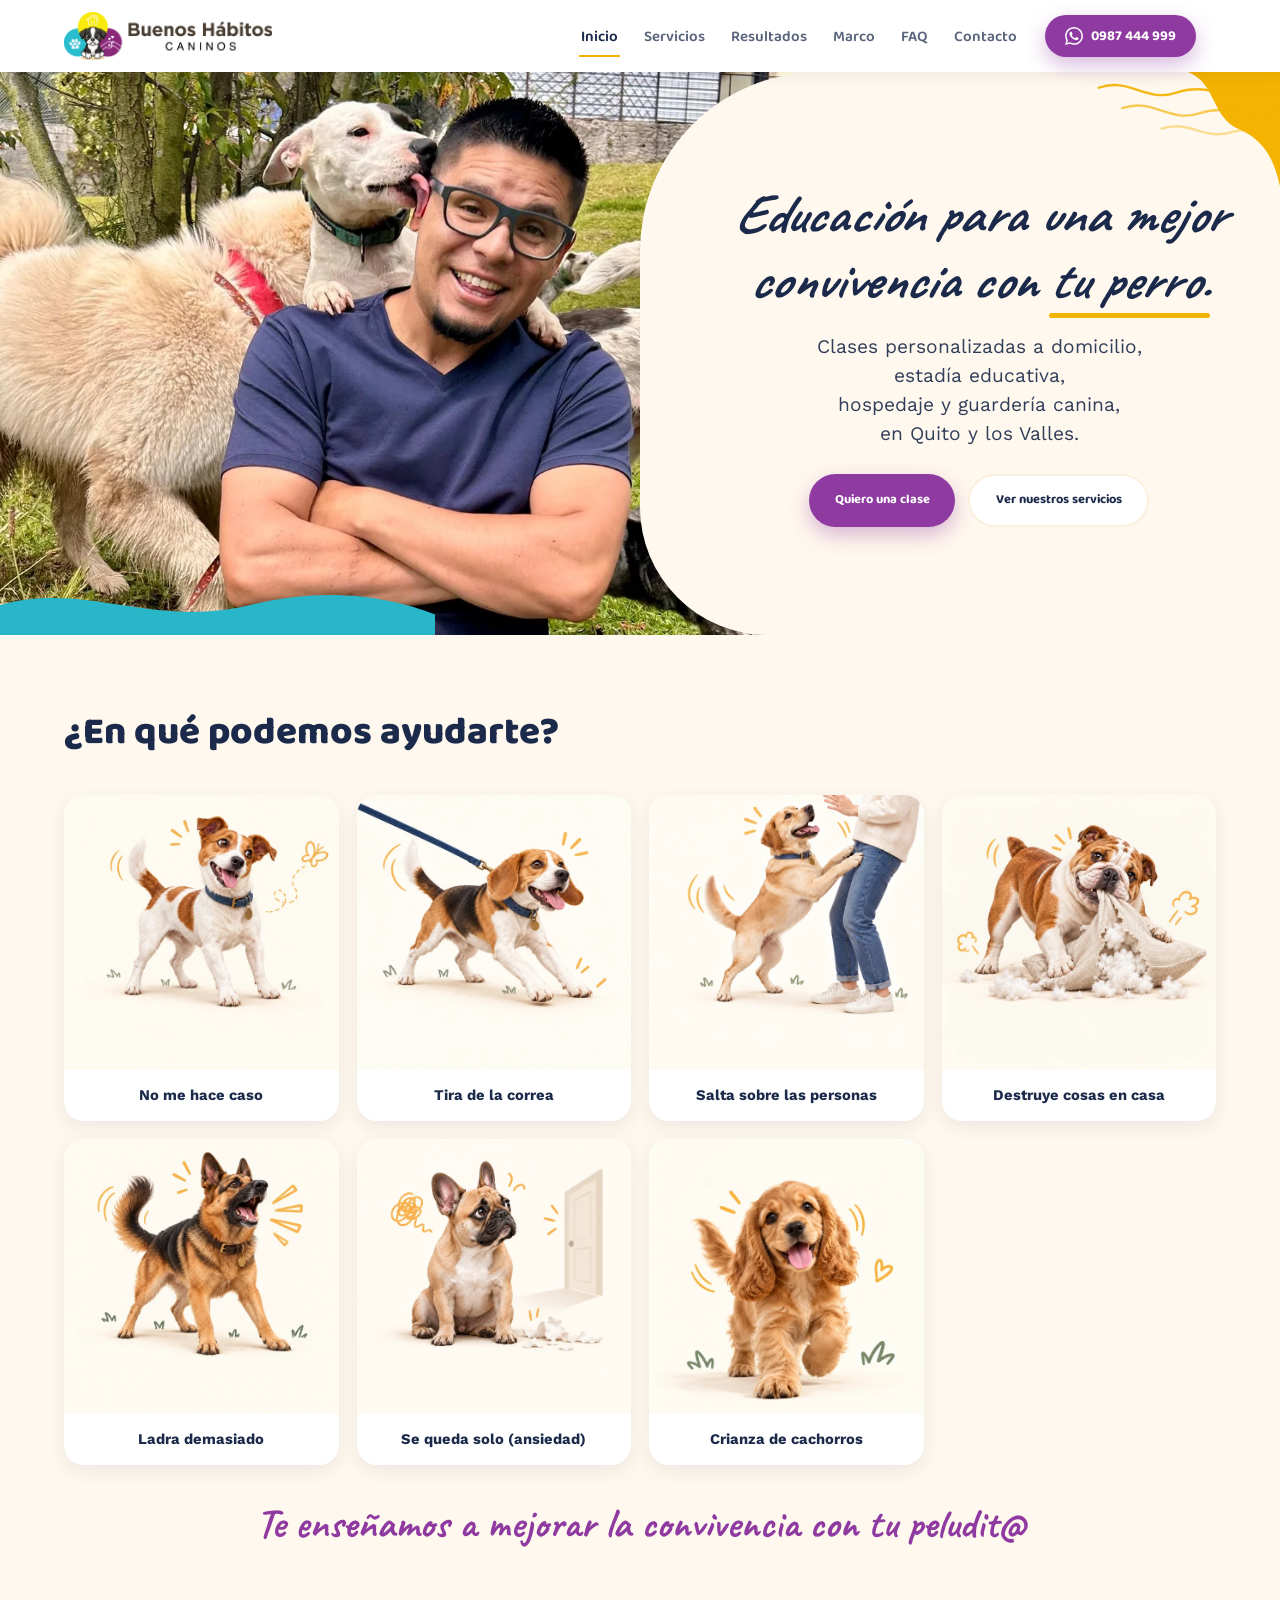
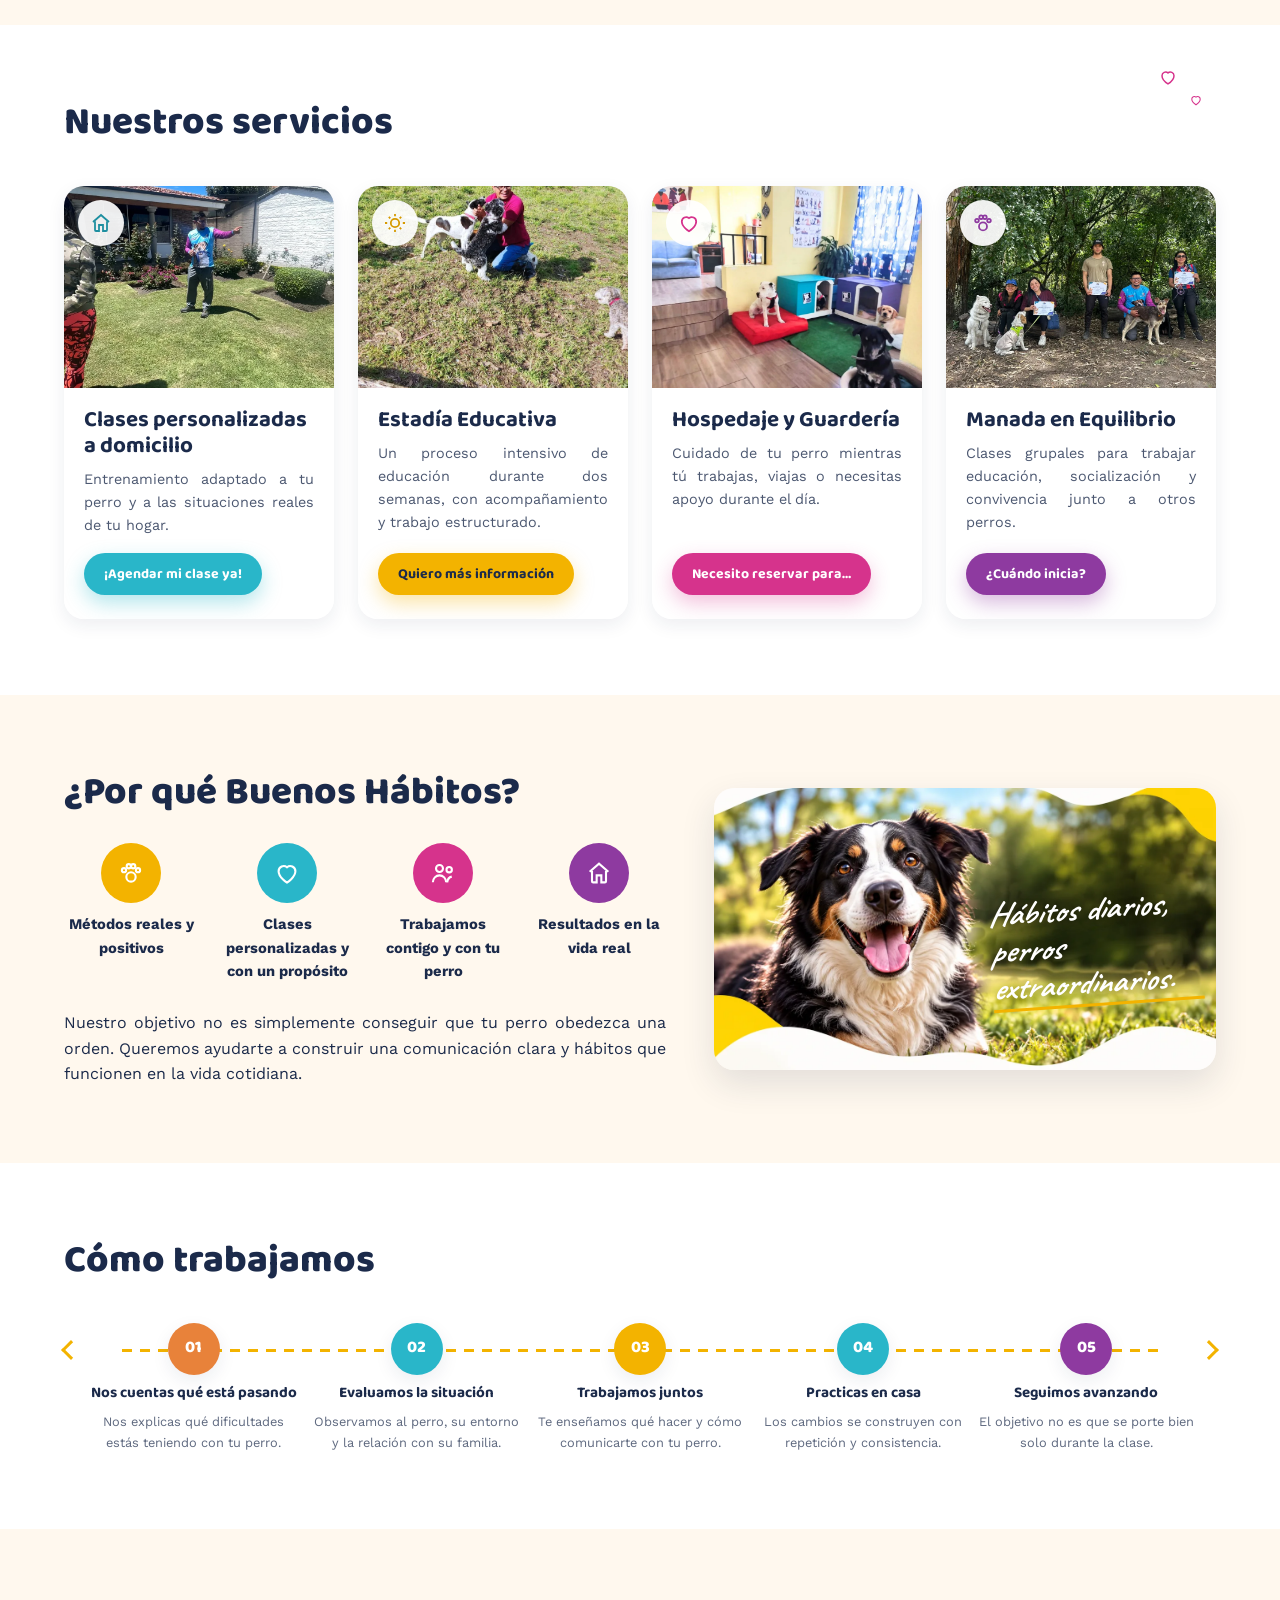
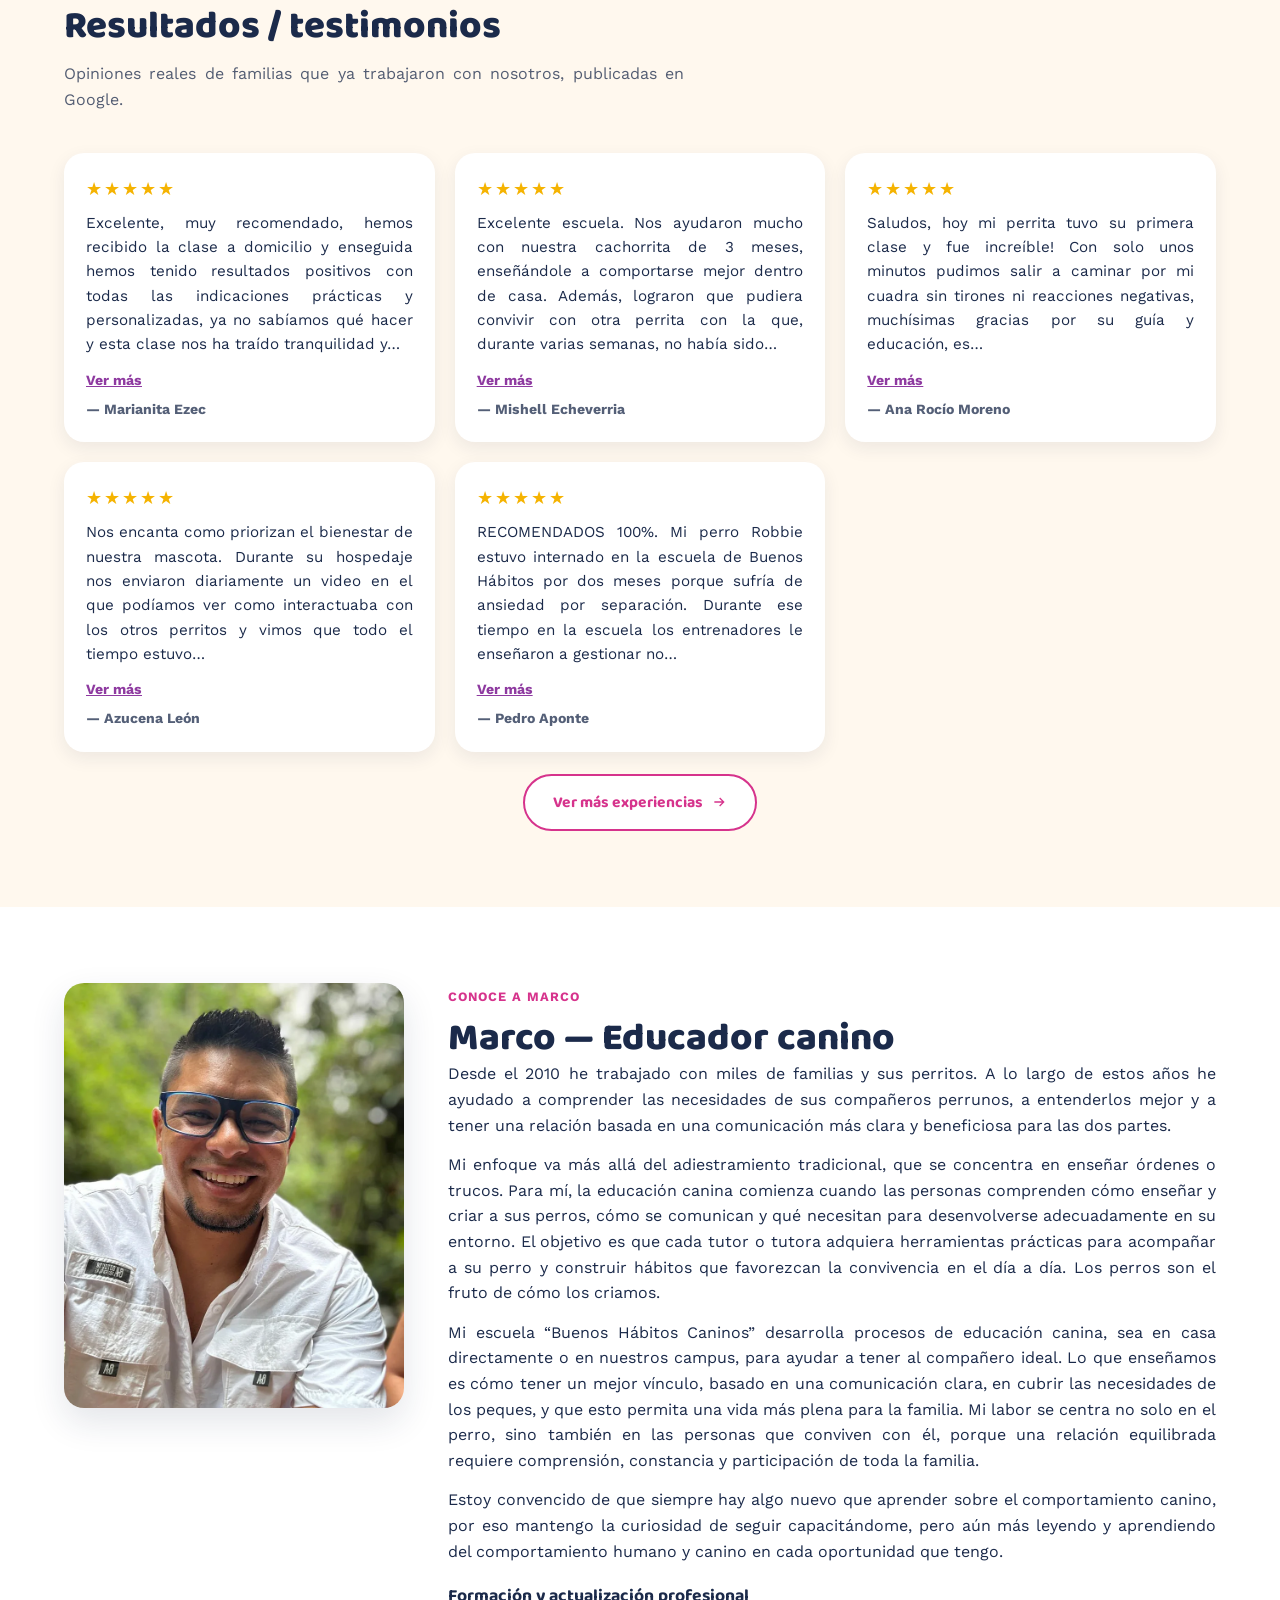
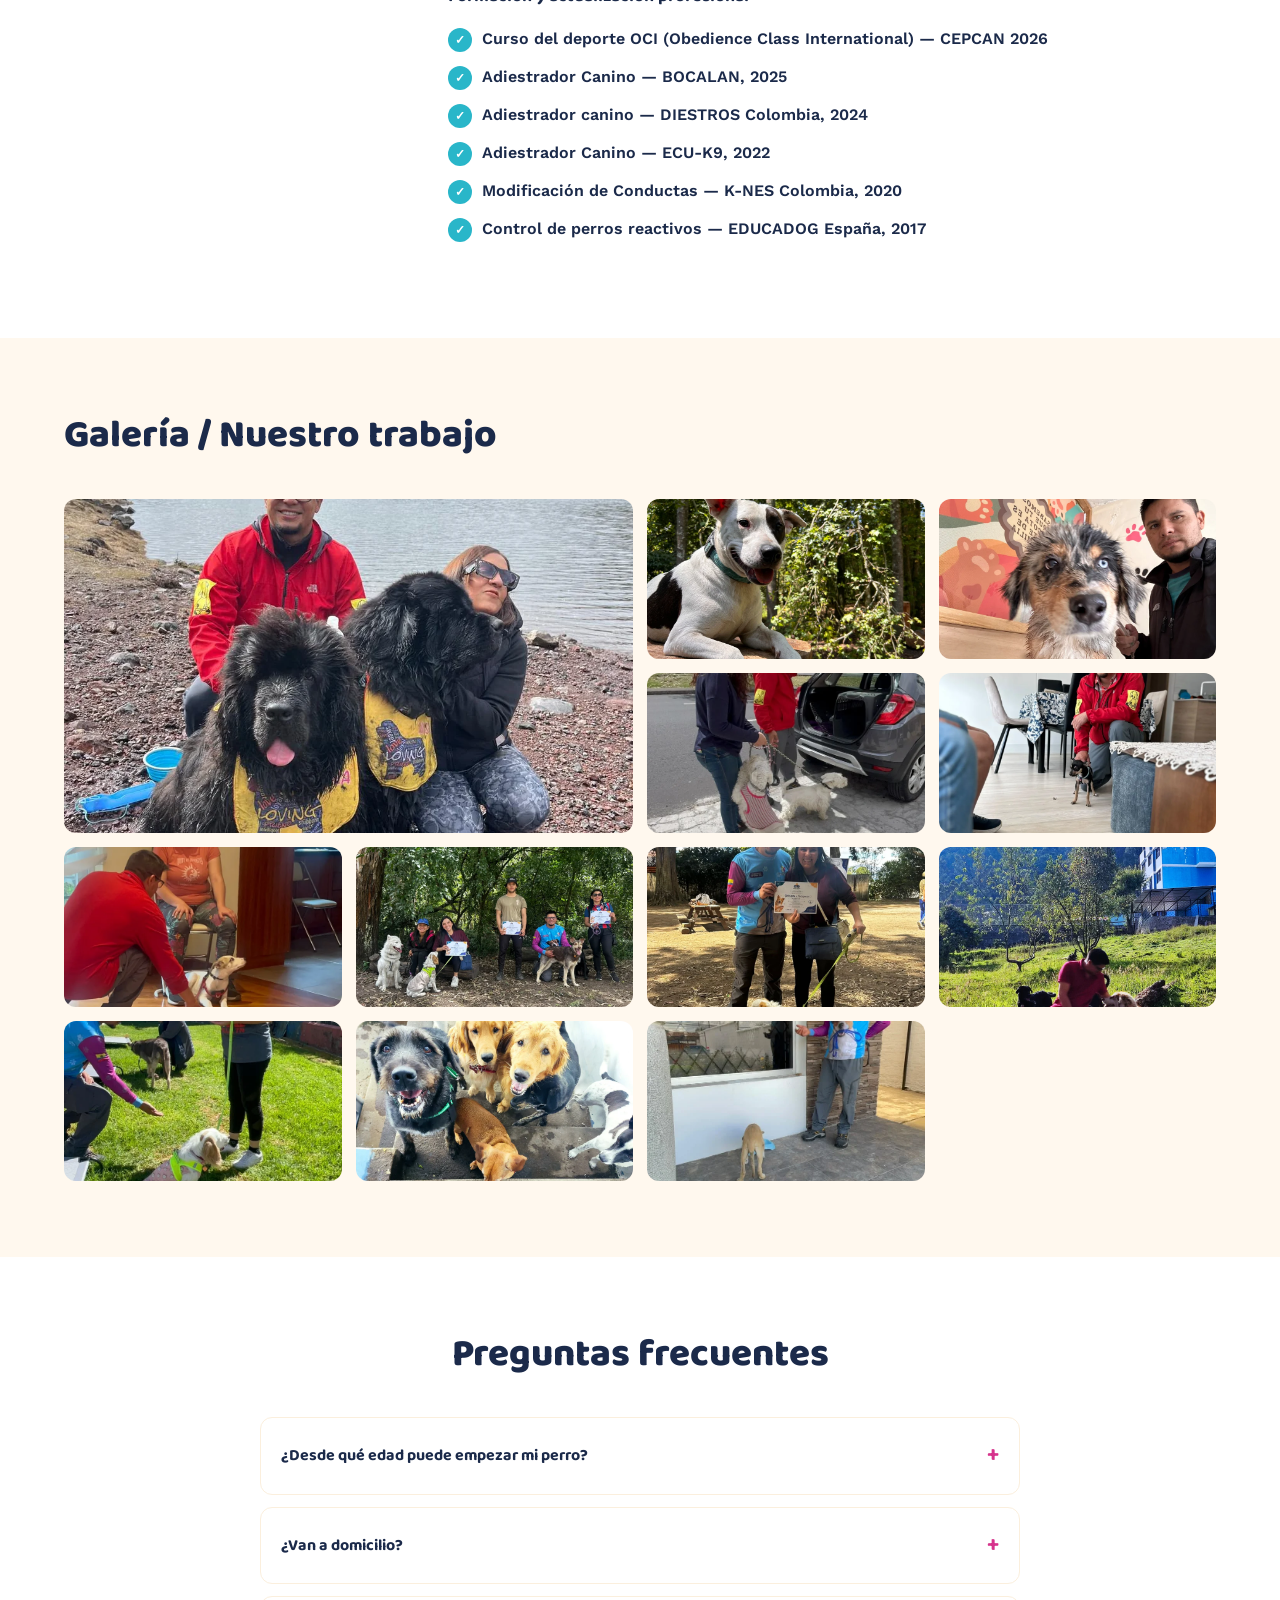
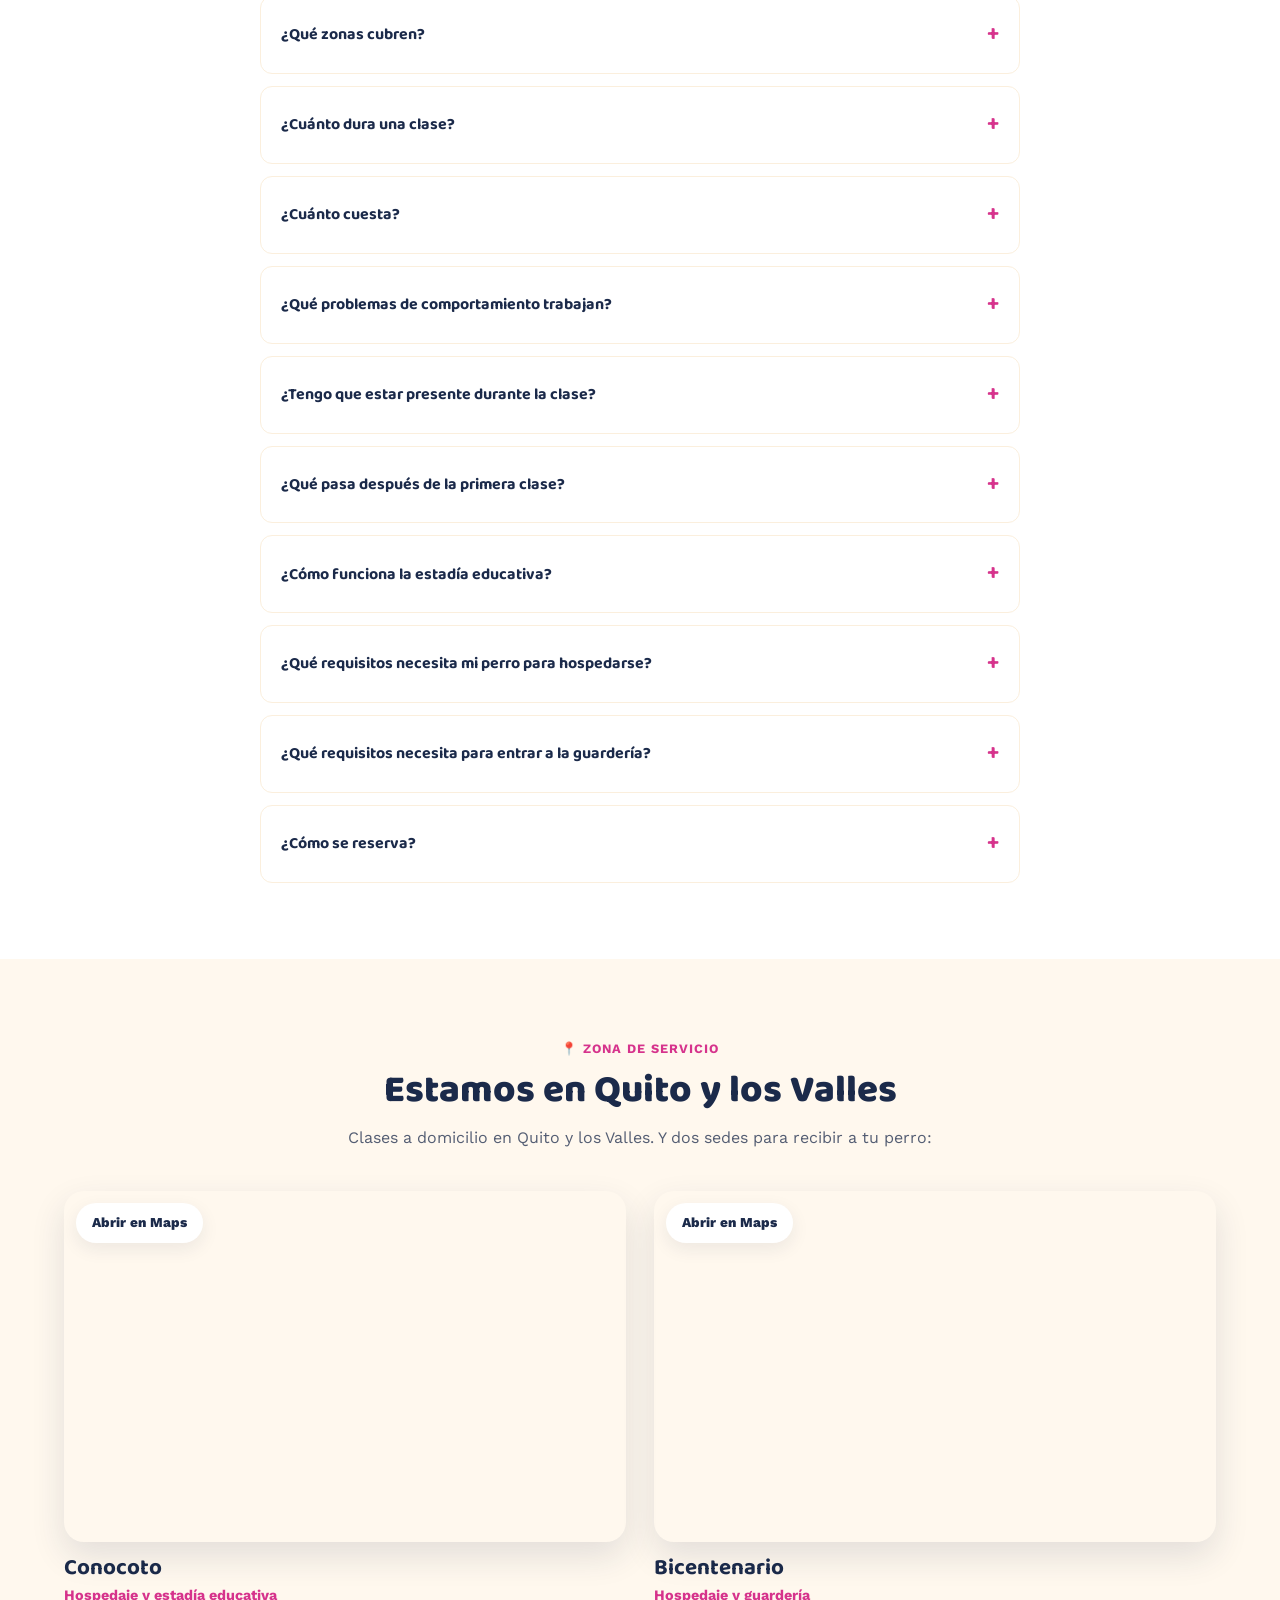
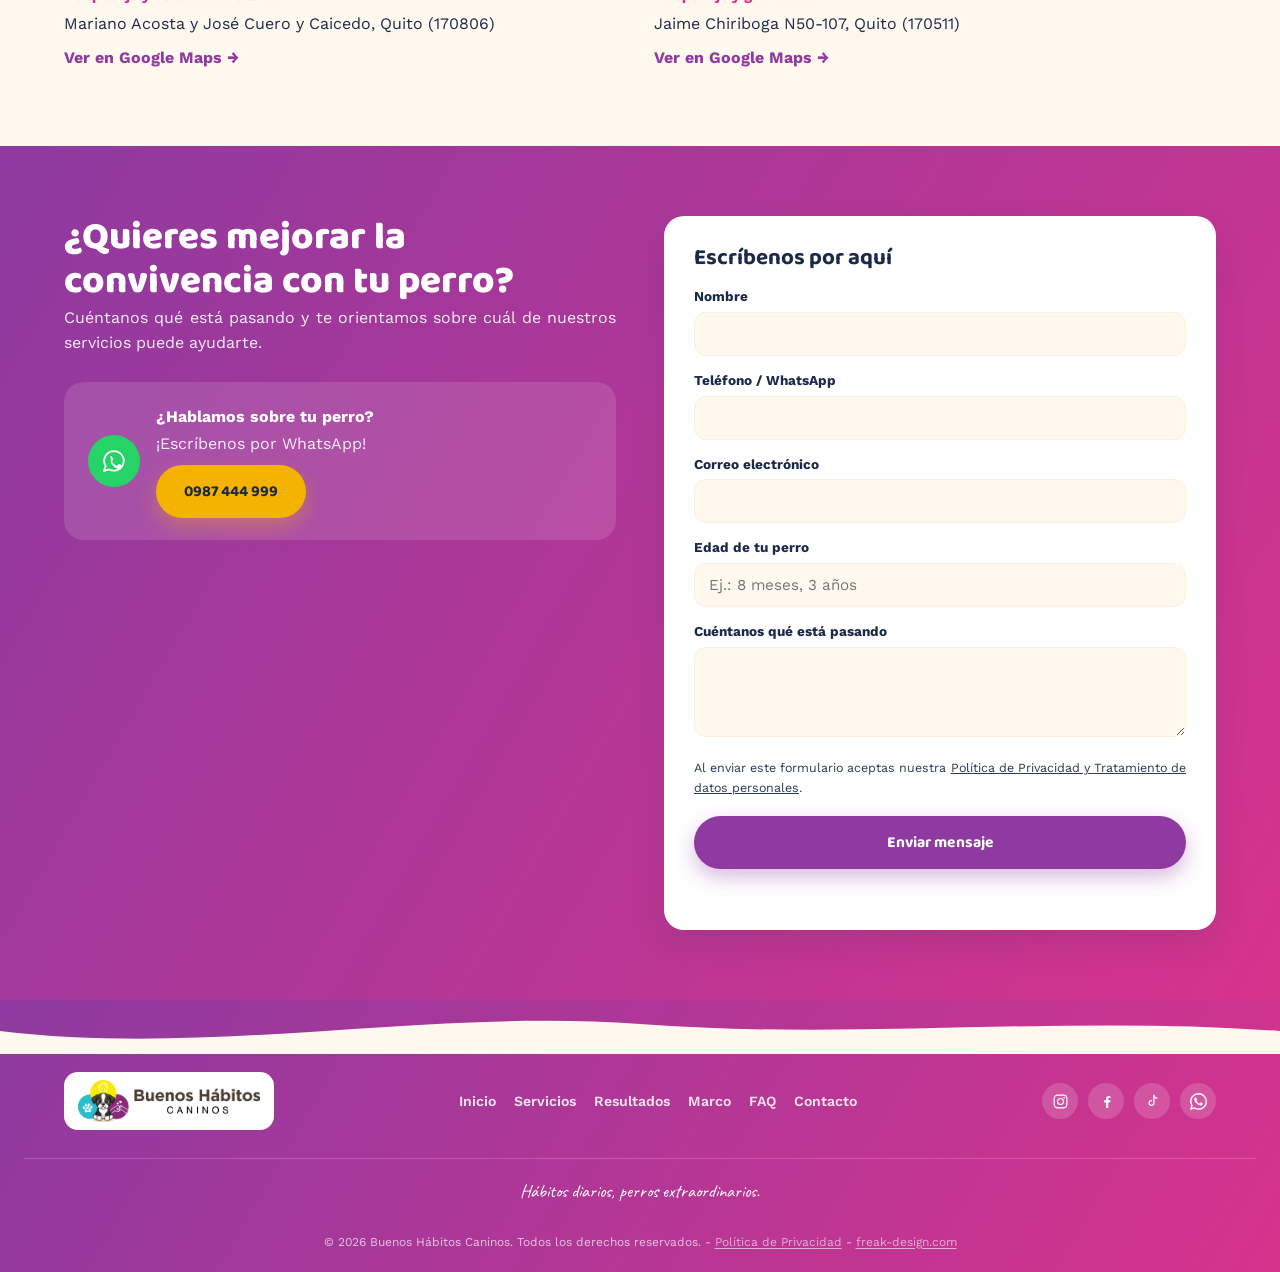
==== index.html @ 81841bec "Sitio Buenos Hábitos Caninos con panel de administración Co-Authored-By: Claude Sonnet 5.5 <noreply@" ====
<!DOCTYPE html>
<html lang="es" data-datos="https://raw.githubusercontent.com/fandresramirez/buenos-habitos/main/" data-medios="https://cdn.jsdelivr.net/gh/fandresramirez/buenos-habitos@main/">
<head>
<meta charset="UTF-8">
<meta name="viewport" content="width=device-width, initial-scale=1.0">
<title>Buenos Hábitos Caninos | Educación y Entrenamiento Canino en Quito y los Valles</title>
<meta name="description" content="Clases personalizadas a domicilio, manada en equilibrio, estadía educativa y hospedaje para perros en Quito y los Valles. Educación, no castigo.">
<meta name="robots" content="noindex, nofollow">
<link rel="preconnect" href="https://fonts.googleapis.com">
<link rel="preconnect" href="https://fonts.gstatic.com" crossorigin>
<link href="https://fonts.googleapis.com/css2?family=Baloo+2:wght@600;700;800&family=Work+Sans:wght@400;500;600;700&family=Caveat:wght@600;700&display=swap" rel="stylesheet">
<link rel="stylesheet" href="css/styles.css">
</head>
<body data-page="index.html">

<div id="site-header"></div>

<main>

  <!-- ============================================================ -->
  <!-- 1. HERO -->
  <!-- ============================================================ -->
  <section class="hero" id="inicio">
    <div class="hero__banner">
      <div class="hero__foto"><img class="js-img" data-img-key="hero-foto" src="img/hero-foto.webp" alt="Marco junto a sus perros"></div>
      <svg class="hero__deco hero__deco--amarillo" viewBox="0 0 200 200" aria-hidden="true"><path d="M200 0H40C90 20 80 80 130 100C170 118 190 150 200 200Z" fill="#F3B300"/></svg>
      <svg class="hero__deco hero__deco--ondas" viewBox="0 0 260 120" fill="none" stroke="#F3B300" stroke-width="3" stroke-linecap="round" aria-hidden="true"><path d="M30 20C70 6 90 40 130 26C170 12 200 40 260 22" opacity=".9"/><path d="M60 46C100 32 120 66 160 52C195 40 225 62 260 48" opacity=".65"/><path d="M110 72C145 60 165 88 200 76C225 68 245 82 260 74" opacity=".4"/></svg>
      <svg class="hero__deco hero__deco--ola" viewBox="0 0 400 80" preserveAspectRatio="none" aria-hidden="true"><path d="M0 80V40C80 10 140 70 230 40C300 16 360 30 400 52V80Z" fill="#29B6C9"/></svg>
      <div class="hero__panel">
        <h1 class="hero__titulo" data-bloque="hero-titulo"><!--bloque-->
Educación para una mejor convivencia con <span class="palabra-subrayada">tu perro.</span>
<!--/bloque--></h1>
        <ul class="hero__lista" data-bloque="hero-lista"><!--bloque-->
<li>Clases personalizadas a domicilio,</li>
<li>estadía educativa,</li>
<li>hospedaje y guardería canina,</li>
<li>en Quito y los Valles.</li>
<!--/bloque--></ul>
        <div class="hero__acciones">
          <a href="#contacto" class="btn btn--morado">Quiero una clase</a>
          <a href="#servicios" class="btn btn--outline">Ver nuestros servicios</a>
        </div>
      </div>
    </div>
  </section>

  <!-- ============================================================ -->
  <!-- 2. ¿En qué podemos ayudarte? -->
  <!-- ============================================================ -->
  <section class="seccion seccion--crema" id="ayudarte">
    <div class="contenedor">
      <div class="seccion__cabecera">
        <h2>¿En qué podemos ayudarte?</h2>
      </div>

      <div class="problemas-grid" data-bloque="problemas"><!--bloque-->
<div class="problema" tabindex="0" role="button" aria-expanded="false"><div class="problema__foto"><img src="img/problema-no-hace-caso.webp" alt="Perro que no hace caso a su dueño" loading="lazy"></div><p class="problema__texto">No me hace caso</p><div class="problema__detalle"><p>¿Le hablas y parece que no te escucha? Das la orden, la repites, y aun así hace lo que quiere, como si no existieran reglas en casa. Te enseñamos a comunicarte de forma clara para que tu perro te preste atención y responda.</p><a class="problema__enlace" href="#contacto">Quiero ayuda con esto →</a></div></div>
<div class="problema" tabindex="0" role="button" aria-expanded="false"><div class="problema__foto"><img src="img/problema-tira-correa.webp" alt="Perro tirando de la correa en un paseo" loading="lazy"></div><p class="problema__texto">Tira de la correa</p><div class="problema__detalle"><p>¿Sacas a pasear a tu perro y es él quien te pasea a ti? Jalones, brazos adoloridos y paseos que ya no disfrutas. Trabajamos contigo para que caminar juntos sea tranquilo y agradable.</p><a class="problema__enlace" href="#contacto">Quiero ayuda con esto →</a></div></div>
<div class="problema" tabindex="0" role="button" aria-expanded="false"><div class="problema__foto"><img src="img/problema-salta-personas.webp" alt="Perro saltando sobre las personas" loading="lazy"></div><p class="problema__texto">Salta sobre las personas</p><div class="problema__detalle"><p>¿Cada vez que llega una visita tu perro salta, empuja y no se calma? Te ayudamos a enseñarle a saludar con tranquilidad, sin saltar sobre ti ni sobre los demás.</p><a class="problema__enlace" href="#contacto">Quiero ayuda con esto →</a></div></div>
<div class="problema" tabindex="0" role="button" aria-expanded="false"><div class="problema__foto"><img src="img/problema-destruye-cosas.webp" alt="Perro que destruye cosas en casa" loading="lazy"></div><p class="problema__texto">Destruye cosas en casa</p><div class="problema__detalle"><p>¿Llegas y encuentras zapatos, muebles o cojines mordidos? Tu perro necesita aprender qué puede morder y cuáles son sus límites. Te enseñamos cómo lograrlo en el día a día.</p><a class="problema__enlace" href="#contacto">Quiero ayuda con esto →</a></div></div>
<div class="problema" tabindex="0" role="button" aria-expanded="false"><div class="problema__foto"><img src="img/problema-ladra.webp" alt="Perro que ladra demasiado" loading="lazy"></div><p class="problema__texto">Ladra demasiado</p><div class="problema__detalle"><p>¿Ladra ante cada ruido, cada timbre o cada persona que pasa? Entender por qué ladra es el primer paso: te guiamos para que aprenda a calmarse y a escucharte.</p><a class="problema__enlace" href="#contacto">Quiero ayuda con esto →</a></div></div>
<div class="problema" tabindex="0" role="button" aria-expanded="false"><div class="problema__foto"><img src="img/problema-ansiedad.webp" alt="Perro con ansiedad al quedarse solo" loading="lazy"></div><p class="problema__texto">Se queda solo (ansiedad)</p><div class="problema__detalle"><p>¿Se angustia, llora, ladra o rompe cosas cuando te vas? Aprender a quedarse solo se puede trabajar poco a poco. Te acompañamos para que tú y tu perro estén más tranquilos.</p><a class="problema__enlace" href="#contacto">Quiero ayuda con esto →</a></div></div>
<div class="problema" tabindex="0" role="button" aria-expanded="false"><div class="problema__foto"><img src="img/problema-crianza.webp" alt="Cachorro en etapa de crianza" loading="lazy"></div><p class="problema__texto">Crianza de cachorros</p><div class="problema__detalle"><p>¿Acaba de llegar un cachorro a tu casa? Pipí por todos lados, mordidas y mucha energía. Desde el inicio te orientamos para construir buenos hábitos y una convivencia feliz.</p><a class="problema__enlace" href="#contacto">Quiero ayuda con esto →</a></div></div>
<!--/bloque--></div>

      <p class="frase-morada">Te enseñamos a mejorar la convivencia con tu peludit@</p>
    </div>
  </section>

  <!-- ============================================================ -->
  <!-- 3. Nuestros servicios -->
  <!-- ============================================================ -->
  <section class="seccion seccion--blanca" id="servicios" style="overflow:hidden;">
    <svg class="servicios-doodle servicios-doodle--1" viewBox="0 0 24 24" fill="none" stroke="currentColor" stroke-width="1.8" aria-hidden="true"><path d="M12 20.2S4.8 15.7 4.8 10.4A4.4 4.4 0 0 1 12 7.1a4.4 4.4 0 0 1 7.2 3.3c0 5.3-7.2 9.8-7.2 9.8Z"/></svg>
    <svg class="servicios-doodle servicios-doodle--2" viewBox="0 0 24 24" fill="none" stroke="currentColor" stroke-width="1.8" aria-hidden="true"><path d="M12 20.2S4.8 15.7 4.8 10.4A4.4 4.4 0 0 1 12 7.1a4.4 4.4 0 0 1 7.2 3.3c0 5.3-7.2 9.8-7.2 9.8Z"/></svg>
    <div class="contenedor">
      <div class="seccion__cabecera">
        <h2>Nuestros servicios</h2>
      </div>

      <div class="servicios-grid" data-bloque="servicios"><!--bloque-->
<article class="servicio servicio--turquesa" id="servicio-clases"><div class="servicio__foto"><img src="img/servicio-clases.webp" alt="Marco dando una clase personalizada a domicilio" loading="lazy"><span class="servicio__icono"><svg class="icono-linea" viewBox="0 0 24 24" fill="none" stroke="currentColor" stroke-width="1.8"><use href="#i-house"></use></svg></span></div><div class="servicio__cuerpo"><h3>Clases personalizadas a domicilio</h3><p>Entrenamiento adaptado a tu perro y a las situaciones reales de tu hogar.</p><a class="btn btn--turquesa btn--chico" href="https://wa.me/593987444999?text=Hola%2C%20quiero%20agendar%20mi%20clase%20personalizada%20a%20domicilio" target="_blank" rel="noopener">¡Agendar mi clase ya!</a></div></article>
<article class="servicio servicio--amarillo" id="servicio-estadia"><div class="servicio__foto"><img src="img/servicio-estadia.webp" alt="Perros durante su estadía educativa" loading="lazy"><span class="servicio__icono"><svg class="icono-linea" viewBox="0 0 24 24" fill="none" stroke="currentColor" stroke-width="1.8"><use href="#i-sun"></use></svg></span></div><div class="servicio__cuerpo"><h3>Estadía Educativa</h3><p>Un proceso intensivo de educación durante dos semanas, con acompañamiento y trabajo estructurado.</p><a class="btn btn--amarillo btn--chico" href="https://wa.me/593987444999?text=Hola%2C%20quiero%20m%C3%A1s%20informaci%C3%B3n%20sobre%20la%20Estad%C3%ADa%20Educativa" target="_blank" rel="noopener">Quiero más información</a></div></article>
<article class="servicio servicio--rosa" id="servicio-hospedaje"><div class="servicio__foto"><img src="img/servicio-hospedaje.webp" alt="Perros en el hospedaje y la guardería" loading="lazy"><span class="servicio__icono"><svg class="icono-linea" viewBox="0 0 24 24" fill="none" stroke="currentColor" stroke-width="1.8"><use href="#i-heart"></use></svg></span></div><div class="servicio__cuerpo"><h3>Hospedaje y Guardería</h3><p>Cuidado de tu perro mientras tú trabajas, viajas o necesitas apoyo durante el día.</p><a class="btn btn--rosa btn--chico" href="https://wa.me/593987444999?text=Hola%2C%20necesito%20reservar%20para%E2%80%A6" target="_blank" rel="noopener">Necesito reservar para…</a></div></article>
<article class="servicio servicio--morado" id="servicio-manada"><div class="servicio__foto"><img src="img/servicio-manada.webp" alt="Clase grupal Manada en Equilibrio" loading="lazy"><span class="servicio__icono"><svg class="icono-linea" viewBox="0 0 24 24" fill="none" stroke="currentColor" stroke-width="1.8"><use href="#i-paw"></use></svg></span></div><div class="servicio__cuerpo"><h3>Manada en Equilibrio</h3><p>Clases grupales para trabajar educación, socialización y convivencia junto a otros perros.</p><a class="btn btn--morado btn--chico" href="https://wa.me/593987444999?text=Hola%2C%20%C2%BFcu%C3%A1ndo%20inicia%20Manada%20en%20Equilibrio%3F" target="_blank" rel="noopener">¿Cuándo inicia?</a></div></article>
<!--/bloque--></div>
    </div>
  </section>

  <!-- ============================================================ -->
  <!-- 4. ¿Por qué Buenos Hábitos? -->
  <!-- ============================================================ -->
  <section class="seccion seccion--crema" id="porque">
    <div class="contenedor">
      <div class="hero__grid porque-layout">
        <div class="porque-texto">
          <h2>¿Por qué Buenos Hábitos?</h2>
          <div class="porque-grid">
            <div class="porque-item porque-item--0">
              <span class="porque-item__icono"><svg class="icono-linea" viewBox="0 0 24 24" fill="none" stroke="currentColor" stroke-width="1.8"><use href="#i-paw"></use></svg></span>
              <span>Métodos reales y positivos</span>
            </div>
            <div class="porque-item porque-item--1">
              <span class="porque-item__icono"><svg class="icono-linea" viewBox="0 0 24 24" fill="none" stroke="currentColor" stroke-width="1.8"><use href="#i-heart"></use></svg></span>
              <span>Clases personalizadas y con un propósito</span>
            </div>
            <div class="porque-item porque-item--2">
              <span class="porque-item__icono"><svg class="icono-linea" viewBox="0 0 24 24" fill="none" stroke="currentColor" stroke-width="1.8"><use href="#i-people"></use></svg></span>
              <span>Trabajamos contigo y con tu perro</span>
            </div>
            <div class="porque-item porque-item--3">
              <span class="porque-item__icono"><svg class="icono-linea" viewBox="0 0 24 24" fill="none" stroke="currentColor" stroke-width="1.8"><use href="#i-house"></use></svg></span>
              <span>Resultados en la vida real</span>
            </div>
          </div>
          <p class="porque-parrafo">Nuestro objetivo no es simplemente conseguir que tu perro obedezca una orden. Queremos ayudarte a construir una comunicación clara y hábitos que funcionen en la vida cotidiana.</p>
        </div>

        <div class="porque-foto">
          <img class="js-img" data-img-key="porque-foto" src="img/porque-foto.webp?v=2" alt="">
          <p class="porque-foto__lema">Hábitos diarios, <span>perros extraordinarios.</span></p>
        </div>
      </div>
    </div>
  </section>

  <!-- ============================================================ -->
  <!-- 5. Cómo trabajamos -->
  <!-- ============================================================ -->
  <section class="seccion seccion--blanca" id="como-trabajamos">
    <div class="contenedor">
      <div class="seccion__cabecera">
        <h2>Cómo trabajamos</h2>
      </div>
      <div class="timeline">
        <span class="timeline__flecha timeline__flecha--izq"></span>
        <div class="timeline__item">
          <span class="timeline__num">01</span>
          <h3>Nos cuentas qué está pasando</h3>
          <p>Nos explicas qué dificultades estás teniendo con tu perro.</p>
        </div>
        <div class="timeline__item">
          <span class="timeline__num">02</span>
          <h3>Evaluamos la situación</h3>
          <p>Observamos al perro, su entorno y la relación con su familia.</p>
        </div>
        <div class="timeline__item">
          <span class="timeline__num">03</span>
          <h3>Trabajamos juntos</h3>
          <p>Te enseñamos qué hacer y cómo comunicarte con tu perro.</p>
        </div>
        <div class="timeline__item">
          <span class="timeline__num">04</span>
          <h3>Practicas en casa</h3>
          <p>Los cambios se construyen con repetición y consistencia.</p>
        </div>
        <div class="timeline__item">
          <span class="timeline__num">05</span>
          <h3>Seguimos avanzando</h3>
          <p>El objetivo no es que se porte bien solo durante la clase.</p>
        </div>
        <span class="timeline__flecha"></span>
      </div>
    </div>
  </section>

  <!-- ============================================================ -->
  <!-- 6. Resultados / Testimonios -->
  <!-- ============================================================ -->
  <section class="seccion seccion--crema" id="resultados">
    <div class="contenedor">
      <div class="seccion__cabecera">
        <h2>Resultados / testimonios</h2>
        <p>Opiniones reales de familias que ya trabajaron con nosotros, publicadas en Google.</p>
      </div>

      <div class="resenas-grid" data-bloque="resenas" data-limite="35"><!--bloque-->
<article class="resena"><div class="resena__estrellas" role="img" aria-label="5 estrellas">★★★★★</div><p class="resena__texto" data-resena>Excelente, muy recomendado, hemos recibido la clase a domicilio y enseguida hemos tenido resultados positivos con todas las indicaciones prácticas y personalizadas, ya no sabíamos qué hacer y esta clase nos ha traído tranquilidad y sobre todo que como es en el domicilio recibimos las mismas instrucciones y eso nos ayuda aún montón. Así que lo super recomiendo mucho.</p><p class="resena__autor">— Marianita Ezec</p></article>
<article class="resena"><div class="resena__estrellas" role="img" aria-label="5 estrellas">★★★★★</div><p class="resena__texto" data-resena>Excelente escuela. Nos ayudaron mucho con nuestra cachorrita de 3 meses, enseñándole a comportarse mejor dentro de casa. Además, lograron que pudiera convivir con otra perrita con la que, durante varias semanas, no había sido posible que estuvieran juntas. Estamos muy agradecidos por toda la ayuda recibida. La forma de enseñar es muy sencilla, práctica e interactiva, lo que hace que el aprendizaje sea fácil tanto para las mascotas como para sus dueños. ¡La recomendamos ampliamente!</p><p class="resena__autor">— Mishell Echeverria</p></article>
<article class="resena"><div class="resena__estrellas" role="img" aria-label="5 estrellas">★★★★★</div><p class="resena__texto" data-resena>Saludos, hoy mi perrita tuvo su primera clase y fue increíble! Con solo unos minutos pudimos salir a caminar por mi cuadra sin tirones ni reacciones negativas, muchísimas gracias por su guía y educación, es cierto que muchas veces somos los tutores quienes cometemos errores, Marco muy bueno para enseñar, seguiremos avanzando en este proceso, pero 1 sola clase, nos cambió todo, muchísimas gracias, lo recomiendo mucho, excelente trabajo</p><p class="resena__autor">— Ana Rocío Moreno</p></article>
<article class="resena"><div class="resena__estrellas" role="img" aria-label="5 estrellas">★★★★★</div><p class="resena__texto" data-resena>Nos encanta como priorizan el bienestar de nuestra mascota. Durante su hospedaje nos enviaron diariamente un video en el que podíamos ver como interactuaba con los otros perritos y vimos que todo el tiempo estuvo muy bien cuidado. Seguro seguiremos usando sus servicios y los recomendamos totalmente para dejarlos hospedados, así como en la enseñanza de hábitos algo que nos ayudó muchísimo cuando Snow llegó a casa. Marco es un excelente entrenador! Recomendadísimo!!!!!</p><p class="resena__autor">— Azucena León</p></article>
<article class="resena"><div class="resena__estrellas" role="img" aria-label="5 estrellas">★★★★★</div><p class="resena__texto" data-resena>RECOMENDADOS 100%. Mi perro Robbie estuvo internado en la escuela de Buenos Hábitos por dos meses porque sufría de ansiedad por separación. Durante ese tiempo en la escuela los entrenadores le enseñaron a gestionar no solo sus niveles de ansiedad sino también sus niveles de energía, siendo hoy en día un perro más equilibrado y amoroso.</p><p class="resena__autor">— Pedro Aponte</p></article>
<!--/bloque--></div>

      <div style="text-align:center; margin-top:22px;">
        <a data-enlace-resenas href="https://share.google/BSihz46RdgZzIS8jT" target="_blank" rel="noopener" class="btn btn--outline-rosa">Ver más experiencias
          <svg viewBox="0 0 24 24" fill="none" stroke="currentColor" stroke-width="2" style="width:16px;height:16px;"><path d="M5 12h14M13 6l6 6-6 6"/></svg>
        </a>
      </div>
    </div>
  </section>

  <!-- ============================================================ -->
  <!-- 7. Conoce a Marco -->
  <!-- ============================================================ -->
  <section class="seccion seccion--blanca" id="marco">
    <div class="contenedor marco">
      <div class="marco__foto">
        <img class="js-img" data-img-key="marco-foto" src="img/marco-foto.webp" alt="Marco, educador canino de Buenos Hábitos">
      </div>
      <div>
        <span class="seccion__kicker">Conoce a Marco</span>
        <h2>Marco — Educador canino</h2>
        <p>Desde el 2010 he trabajado con miles de familias y sus perritos. A lo largo de estos años he ayudado a comprender las necesidades de sus compañeros perrunos, a entenderlos mejor y a tener una relación basada en una comunicación más clara y beneficiosa para las dos partes.</p>
        <p>Mi enfoque va más allá del adiestramiento tradicional, que se concentra en enseñar órdenes o trucos. Para mí, la educación canina comienza cuando las personas comprenden cómo enseñar y criar a sus perros, cómo se comunican y qué necesitan para desenvolverse adecuadamente en su entorno. El objetivo es que cada tutor o tutora adquiera herramientas prácticas para acompañar a su perro y construir hábitos que favorezcan la convivencia en el día a día. Los perros son el fruto de cómo los criamos.</p>
        <p>Mi escuela “Buenos Hábitos Caninos” desarrolla procesos de educación canina, sea en casa directamente o en nuestros campus, para ayudar a tener al compañero ideal. Lo que enseñamos es cómo tener un mejor vínculo, basado en una comunicación clara, en cubrir las necesidades de los peques, y que esto permita una vida más plena para la familia. Mi labor se centra no solo en el perro, sino también en las personas que conviven con él, porque una relación equilibrada requiere comprensión, constancia y participación de toda la familia.</p>
        <p>Estoy convencido de que siempre hay algo nuevo que aprender sobre el comportamiento canino, por eso mantengo la curiosidad de seguir capacitándome, pero aún más leyendo y aprendiendo del comportamiento humano y canino en cada oportunidad que tengo.</p>
        <h3 class="marco__sub">Formación y actualización profesional</h3>
        <ul class="marco__lista">
          <li><span class="check">✓</span>Curso del deporte OCI (Obedience Class International) — CEPCAN 2026</li>
          <li><span class="check">✓</span>Adiestrador Canino — BOCALAN, 2025</li>
          <li><span class="check">✓</span>Adiestrador canino — DIESTROS Colombia, 2024</li>
          <li><span class="check">✓</span>Adiestrador Canino — ECU-K9, 2022</li>
          <li><span class="check">✓</span>Modificación de Conductas — K-NES Colombia, 2020</li>
          <li><span class="check">✓</span>Control de perros reactivos — EDUCADOG España, 2017</li>
        </ul>
      </div>
    </div>
  </section>

  <!-- ============================================================ -->
  <!-- 8. Galería -->
  <!-- ============================================================ -->
  <section class="seccion seccion--crema" id="galeria">
    <div class="contenedor">
      <div class="seccion__cabecera">
        <h2>Galería / Nuestro trabajo</h2>
      </div>
      <div class="galeria-grid" data-bloque="galeria"><!--bloque-->
<div class="grande"><img src="img/galeria-1.webp" alt="Marco con dos perros junto a un lago" loading="lazy"></div>
<div><img src="img/galeria-2.webp" alt="Perro blanco sobre un tronco en el bosque" loading="lazy"></div>
<div><img src="img/galeria-3.webp" alt="Marco con un perro mojado frente a un mural" loading="lazy"></div>
<div><img src="img/galeria-4.webp" alt="Clase con perro en la calle" loading="lazy"></div>
<div><img src="img/galeria-5.webp" alt="Clase en una sala con una perrita" loading="lazy"></div>
<div><img src="img/galeria-6.webp" alt="Clase en casa con un perro pequeño" loading="lazy"></div>
<div><img src="img/galeria-7.webp" alt="Marco y su alumna con certificado" loading="lazy"></div>
<div><img src="img/galeria-8.webp" alt="Clase al aire libre con certificado" loading="lazy"></div>
<div><img src="img/galeria-9.webp" alt="Perros jugando en el campus" loading="lazy"></div>
<div><img src="img/galeria-10.webp" alt="Clase en el jardín" loading="lazy"></div>
<div><img src="img/galeria-11.webp" alt="Perros del hospedaje" loading="lazy"></div>
<div><img src="img/galeria-12.webp" alt="Marco en una clase a domicilio" loading="lazy"></div>
<!--/bloque--></div>
    </div>
  </section>

  <!-- ============================================================ -->
  <!-- 9. Preguntas frecuentes -->
  <!-- ============================================================ -->
  <section class="seccion seccion--blanca" id="faq">
    <div class="contenedor">
      <div class="seccion__cabecera seccion__cabecera--centro">
        <h2>Preguntas frecuentes</h2>
      </div>
      <div class="faq" style="max-width:760px; margin:0 auto;" data-bloque="faq"><!--bloque-->
<details><summary>¿Desde qué edad puede empezar mi perro?</summary><p>Trabajamos con perros desde los 2 meses hasta adultos. Cuéntanos la edad de tu perro y te orientamos sobre el mejor punto de partida.</p></details>
<details><summary>¿Van a domicilio?</summary><p>Sí, nuestras clases personalizadas son a domicilio, trabajando directamente en el entorno real de tu perro.</p></details>
<details><summary>¿Qué zonas cubren?</summary><p>Atendemos Quito y los Valles. Tenemos dos sedes: Conocoto y Bicentenario.</p></details>
<details><summary>¿Cuánto dura una clase?</summary><p>La clase dura mínimo 1 hora 30 minutos.</p></details>
<details><summary>¿Cuánto cuesta?</summary><p>El costo depende del programa y las necesidades de tu perro. Escríbenos y te damos una cotización personalizada.</p></details>
<details><summary>¿Qué problemas de comportamiento trabajan?</summary><p>Podemos ayudarte con temas como:</p><ul class="faq__lista"><li>✅ Hábitos de pipí y popó.</li><li>✅ Evitar mordidas durante el juego.</li><li>✅ Saludos tranquilos sin saltar sobre las personas.</li><li>✅ Aprender qué objetos puede morder y cuáles no.</li><li>✅ Permanecer tranquilo cuando se queda solo en casa.</li><li>✅ No salir corriendo al abrir puertas o portones.</li><li>✅ Respetar límites dentro del hogar, incluyendo muebles y espacios específicos.</li><li>✅ Mejorar la atención, el autocontrol y la comunicación con la familia.</li></ul></details>
<details><summary>¿Tengo que estar presente durante la clase?</summary><p>Sí, te involucramos activamente: el objetivo es que tú aprendas a comunicarte con tu perro y que apliques los conocimientos todos los días con constancia y disciplina, porque tu perrito solo no lo va a lograr.</p></details>
<details><summary>¿Qué pasa después de la primera clase?</summary><p>La clase está diseñada para que veas los cambios que quieres en la misma clase. Te dejaré ejercicios, correcciones y cambios que aplicarás en los días posteriores. Y me tendrás por WhatsApp para asesorarte en cada duda y pregunta que tengas. Podrás enviarme videos para evaluar tu avance, y si vemos necesario agendamos una nueva clase.</p></details>
<details><summary>¿Cómo funciona la estadía educativa?</summary><p>Sirve para acelerar procesos educativos y de socialización, mediante el cual los perros sacan toda su energía. Esto les equilibra y permite que tengan un temperamento moderado con otros perros y personas. Además aprenden ejercicios de autocontrol muy útiles en la vida cotidiana, como esperar en su cama mientras entran visitas sin interrumpir.</p><p>Dentro de la estadía educativa se trabajan los siguientes temas:</p><ul class="faq__lista"><li>Socialización individual y grupal.</li><li>Trabajo en manada para equilibrar el temperamento en la relación con otros.</li><li>Correr y juegos de olfato y equilibrio para bajar su nivel de energía y dejarlo más estable.</li><li>Tu perro entenderá cuando se le dice que SÍ o que NO.</li><li>Al abrir una puerta, con una orden sabrá si puede pasar o no.</li><li>Podrá quedarse quieto en un área hasta que le des la orden.</li><li>Acudir en espacios abiertos.</li><li>Caminar con correa de forma adecuada.</li><li>Dejarlo con la orden de quieto en exteriores.</li><li>Mejorar hábitos en casa (asesoría en casa para evitar mordidas de manos o de cosas de la casa, que no salten sobre las personas, que sepan en qué muebles se puede subir y dónde no, que no se salga, mejorar hábitos de pipí y popó).</li></ul></details>
<details><summary>¿Qué requisitos necesita mi perro para hospedarse?</summary><ul class="faq__lista"><li>Tener su esquema de vacunas al día, de acuerdo a su edad.</li><li>Tener tratamiento antiparasitario interno y externo.</li><li>No ser agresivo ni reactivo.</li><li>Traer su cama, collar, correa y comida para los días de hospedaje.</li></ul></details>
<details><summary>¿Qué requisitos necesita para entrar a la guardería?</summary><ul class="faq__lista"><li>Confirmar el plan de días que deseas y, en caso de ser con transporte, confirmar que hay disponibilidad en la ruta.</li><li>Tener su esquema de vacunas al día, de acuerdo a su edad.</li><li>Tener tratamiento antiparasitario interno y externo.</li><li>No ser agresivo ni reactivo.</li></ul></details>
<details><summary>¿Cómo se reserva?</summary><p>Escríbenos por WhatsApp al 0987 444 999 o completa el formulario de contacto, y coordinamos contigo la fecha y el servicio.</p></details>
<!--/bloque--></div>
    </div>
  </section>

  <!-- ============================================================ -->
  <!-- 10. Quito y los Valles -->
  <!-- ============================================================ -->
  <section class="seccion seccion--crema" id="zona">
    <div class="contenedor">
      <div class="seccion__cabecera seccion__cabecera--centro">
        <span class="seccion__kicker">📍 Zona de servicio</span>
        <h2>Estamos en Quito y los Valles</h2>
        <p>Clases a domicilio en Quito y los Valles. Y dos sedes para recibir a tu perro:</p>
      </div>
      <div class="sedes-grid" data-bloque="sedes"><!--bloque-->
<article class="sede"><div class="mapa-embed"><iframe src="https://www.google.com/maps?q=Mariano+Acosta+y+Jos%C3%A9+Cuero+y+Caicedo%2C+Quito&amp;output=embed" title="Mapa: Conocoto" loading="lazy" referrerpolicy="no-referrer-when-downgrade"></iframe><a class="mapa-abrir" href="https://maps.app.goo.gl/fWQad2ds5pnLeQj27" target="_blank" rel="noopener">Abrir en Maps</a></div><h3>Conocoto</h3><p class="sede__serv">Hospedaje y estadía educativa</p><p>Mariano Acosta y José Cuero y Caicedo, Quito (170806)</p><a class="sede__enlace" href="https://maps.app.goo.gl/7fkU2oTUuiYA3ts38" target="_blank" rel="noopener">Ver en Google Maps →</a></article>
<article class="sede"><div class="mapa-embed"><iframe src="https://www.google.com/maps?q=Jaime+Chiriboga+N50-107%2C+Quito&amp;output=embed" title="Mapa: Bicentenario" loading="lazy" referrerpolicy="no-referrer-when-downgrade"></iframe><a class="mapa-abrir" href="https://maps.app.goo.gl/U4T9AvUg3P87FCCj7" target="_blank" rel="noopener">Abrir en Maps</a></div><h3>Bicentenario</h3><p class="sede__serv">Hospedaje y guardería</p><p>Jaime Chiriboga N50-107, Quito (170511)</p><a class="sede__enlace" href="https://maps.app.goo.gl/8S1tmcwHkS57bDqx7" target="_blank" rel="noopener">Ver en Google Maps →</a></article>
<!--/bloque--></div>
    </div>
  </section>

  <!-- ============================================================ -->
  <!-- 11. CTA / WhatsApp + Formulario -->
  <!-- ============================================================ -->
  <section class="banda-cta" id="contacto">
    <div class="contenedor cta-grid">
      <div>
        <h2 data-bloque="cta-titulo"><!--bloque-->
¿Quieres mejorar la convivencia con tu perro?
<!--/bloque--></h2>
        <p data-bloque="cta-texto"><!--bloque-->
Cuéntanos qué está pasando y te orientamos sobre cuál de nuestros servicios puede ayudarte.
<!--/bloque--></p>

        <div class="whatsapp-caja">
          <span class="whatsapp-caja__icono">
            <svg viewBox="0 0 24 24" fill="none"><path d="M12 3.5a8.4 8.4 0 0 0-7.2 12.7L3.5 20.5l4.4-1.24A8.4 8.4 0 1 0 12 3.5Z" stroke="#FFFFFF" stroke-width="1.5"/><path d="M8.7 8.4c.2-.45.4-.46.6-.47.17 0 .37 0 .53 0 .17 0 .4-.06.63.48.24.56.8 1.94.87 2.08.08.14.13.3.02.49-.1.19-.16.3-.31.46-.15.17-.32.37-.46.5-.15.14-.3.3-.14.6.17.28.75 1.24 1.61 2.01 1.1 1 2.03 1.3 2.32 1.45.29.14.46.12.63-.07.17-.2.72-.84.92-1.13.19-.28.38-.24.64-.14.26.1 1.66.79 1.94.93.29.14.48.21.55.33.07.13.07.72-.17 1.4-.24.67-1.4 1.32-1.94 1.4-.5.08-1.11.11-1.78-.11a10.6 10.6 0 0 1-1.02-.38c-1.8-.78-3.06-2.24-3.62-2.98-.56-.73-1.14-1.62-1.28-2.55-.14-.93.1-1.44.35-1.7Z" fill="#FFFFFF"/></svg>
          </span>
          <div>
            <strong>¿Hablamos sobre tu perro?</strong>
            <p style="margin:2px 0 0;">¡Escríbenos por WhatsApp!</p>
            <a class="btn btn--amarillo whatsapp-caja__telefono" data-wa data-sitio="telefono" href="https://wa.me/593987444999?text=Hola%2C%20quiero%20m%C3%A1s%20informaci%C3%B3n%20sobre%20sus%20servicios" target="_blank" rel="noopener">0987 444 999</a>
          </div>
        </div>
      </div>

      <form class="form-contacto" id="form-contacto">
        <h3>Escríbenos por aquí</h3>
        <div>
          <label for="nombre">Nombre</label>
          <input type="text" id="nombre" name="nombre" required autocomplete="name">
        </div>
        <div>
          <label for="telefono">Teléfono / WhatsApp</label>
          <input type="tel" id="telefono" name="telefono" required autocomplete="tel">
        </div>
        <div>
          <label for="correo">Correo electrónico</label>
          <input type="email" id="correo" name="correo" required autocomplete="email">
        </div>
        <div>
          <label for="edad">Edad de tu perro</label>
          <input type="text" id="edad" name="edad" required placeholder="Ej.: 8 meses, 3 años">
        </div>
        <div>
          <label for="mensaje">Cuéntanos qué está pasando</label>
          <textarea id="mensaje" name="mensaje" required></textarea>
        </div>
        <p class="form-contacto__legal">Al enviar este formulario aceptas nuestra <a href="privacidad.html" target="_blank" rel="noopener">Política de Privacidad y Tratamiento de datos personales</a>.</p>
        <button type="submit" class="btn btn--morado">Enviar mensaje</button>
        <p class="form-contacto__estado" role="status"></p>
      </form>
    </div>
  </section>

</main>

<div id="site-footer"></div>

<script src="js/menu-config.js"></script>
<script src="js/images.js"></script>
<script src="js/layout.js"></script>
<script src="js/main.js"></script>
<script src="js/formulario.js"></script>
<script src="js/resenas.js"></script>
<script src="js/galeria.js"></script>
<script src="js/problemas.js"></script>
<script src="js/renderers.js"></script>
<script src="js/datos.js"></script>
<script>
  document.addEventListener("DOMContentLoaded", () => {
    document.querySelectorAll(".hero__onda").forEach((el) => { el.innerHTML = ondaSvg("var(--crema)"); });
  });
</script>
</body>
</html>
---- css/styles.css ----
/* ============================================================
   Buenos Habitos Caninos — Landing page
   Hoja de estilos unica, escrita a mano.
   ============================================================ */

:root {
  /* Paleta real del negocio */
  --turquesa: #29B6C9;
  --turquesa-oscuro: #1E8FA0;
  --morado: #8E3AA0;
  --morado-oscuro: #6F2C7D;
  --amarillo: #F3B300;
  --amarillo-oscuro: #D69A00;
  --rosa: #D6338C;
  --rosa-oscuro: #B0246E;
  --crema: #FFF8EE;
  --beige-claro: #FBEFDD;
  --blanco: #FFFFFF;
  --texto-oscuro: #1B2A4A;

  --degradado-cta: linear-gradient(120deg, var(--morado) 0%, var(--rosa) 100%);

  /* Tipografia */
  --font-titulos: 'Baloo 2', sans-serif;
  --font-cuerpo: 'Work Sans', sans-serif;
  --font-manuscrita: 'Caveat', cursive;

  /* Utilidades */
  --radio: 20px;
  --radio-chico: 12px;
  --sombra: 0 14px 34px rgba(27, 42, 74, 0.12);
  --sombra-suave: 0 6px 18px rgba(27, 42, 74, 0.08);
  --ancho-maximo: 1200px;
  --transicion: 0.2s ease;
}

/* ---------- Reset basico ---------- */
* {
  margin: 0;
  padding: 0;
  box-sizing: border-box;
}

html {
  scroll-behavior: smooth;
}

body {
  font-family: var(--font-cuerpo);
  color: var(--texto-oscuro);
  background: var(--crema);
  line-height: 1.6;
  overflow-x: hidden;
}

img {
  max-width: 100%;
  display: block;
}

a {
  color: inherit;
  text-decoration: none;
}

ul {
  list-style: none;
}

button {
  font-family: inherit;
  cursor: pointer;
  border: none;
  background: none;
}

h1, h2, h3, h4 {
  font-family: var(--font-titulos);
  font-weight: 700;
  line-height: 1.15;
  color: var(--texto-oscuro);
}

h1 { font-size: clamp(2.2rem, 4.6vw, 3.4rem); font-weight: 800; }
h2 { font-size: clamp(1.7rem, 3.2vw, 2.4rem); font-weight: 800; }
h3 { font-size: clamp(1.1rem, 2vw, 1.4rem); }

p { max-width: 62ch; }

.contenedor {
  width: 100%;
  max-width: var(--ancho-maximo);
  margin: 0 auto;
  padding: 0 24px;
}

.visually-hidden {
  position: absolute;
  width: 1px; height: 1px;
  overflow: hidden;
  clip: rect(0 0 0 0);
  white-space: nowrap;
}

.texto-manuscrito {
  font-family: var(--font-manuscrita);
  font-weight: 700;
}

/* ---------- Botones ---------- */
.btn {
  display: inline-flex;
  align-items: center;
  gap: 8px;
  padding: 14px 28px;
  border-radius: 999px;
  font-family: var(--font-titulos);
  font-weight: 700;
  font-size: 0.98rem;
  transition: transform var(--transicion), box-shadow var(--transicion), background var(--transicion);
  white-space: nowrap;
}
.btn:hover { transform: translateY(-2px); }

.btn--morado { background: var(--morado); color: var(--blanco); box-shadow: 0 8px 20px rgba(142,58,160,0.35); }
.btn--morado:hover { background: var(--morado-oscuro); }

.btn--amarillo { background: var(--amarillo); color: var(--texto-oscuro); box-shadow: 0 8px 20px rgba(243,179,0,0.35); }
.btn--amarillo:hover { background: var(--amarillo-oscuro); }

.btn--turquesa { background: var(--turquesa); color: var(--blanco); box-shadow: 0 8px 20px rgba(41,182,201,0.35); }
.btn--turquesa:hover { background: var(--turquesa-oscuro); }

.btn--rosa { background: var(--rosa); color: var(--blanco); box-shadow: 0 8px 20px rgba(214,51,140,0.3); }
.btn--rosa:hover { background: var(--rosa-oscuro); }

.btn--outline {
  background: var(--blanco);
  color: var(--texto-oscuro);
  border: 2px solid var(--beige-claro);
}
.btn--outline:hover { border-color: var(--morado); color: var(--morado); }

.btn--outline-rosa {
  background: var(--blanco);
  color: var(--rosa);
  border: 2px solid var(--rosa);
}
.btn--outline-rosa:hover { background: var(--rosa); color: var(--blanco); }

.btn--chico { padding: 10px 20px; font-size: 0.88rem; }

/* ============================================================
   HEADER
   ============================================================ */
.site-header {
  position: sticky;
  top: 0;
  z-index: 100;
  background: var(--blanco);
  box-shadow: 0 2px 16px rgba(27, 42, 74, 0.08);
}

.nav {
  display: flex;
  align-items: center;
  justify-content: space-between;
  gap: 20px;
  padding: 12px 24px;
  max-width: var(--ancho-maximo);
  margin: 0 auto;
}

.nav__marca {
  display: flex;
  align-items: center;
  gap: 10px;
  color: var(--texto-oscuro);
  flex-shrink: 0;
}

.nav__logo-img { height: 48px; width: auto; display: block; }

.nav__toggle {
  display: none;
  flex-direction: column;
  gap: 5px;
  padding: 8px;
  z-index: 110;
}
.nav__toggle span {
  width: 24px;
  height: 2px;
  background: var(--texto-oscuro);
  border-radius: 2px;
  transition: transform var(--transicion), opacity var(--transicion), background var(--transicion);
}
.nav__toggle[aria-expanded="true"] span { background: var(--blanco); }
.nav__toggle[aria-expanded="true"] span:nth-child(1) { transform: translateY(7px) rotate(45deg); }
.nav__toggle[aria-expanded="true"] span:nth-child(2) { opacity: 0; }
.nav__toggle[aria-expanded="true"] span:nth-child(3) { transform: translateY(-7px) rotate(-45deg); }

.nav__cuerpo {
  display: flex;
  align-items: center;
  gap: 26px;
  flex: 1;
  justify-content: flex-end;
}

.nav__lista {
  display: flex;
  align-items: center;
  gap: 22px;
  flex-wrap: wrap;
}

.nav__link {
  color: var(--texto-oscuro);
  font-family: var(--font-titulos);
  font-size: 0.95rem;
  font-weight: 600;
  opacity: 0.72;
  padding: 6px 2px;
  border-bottom: 2px solid transparent;
  transition: opacity var(--transicion), border-color var(--transicion);
}
.nav__link:hover { opacity: 1; }
.nav__link[aria-current="page"],
.nav__link.activo {
  opacity: 1;
  border-color: var(--amarillo);
}

.nav__cta { flex-shrink: 0; }

/* ============================================================
   ONDA (divisor decorativo)
   ============================================================ */
.onda { display: block; width: 100%; height: 60px; line-height: 0; }
.onda svg { width: 100%; height: 100%; display: block; }

/* ============================================================
   BLOQUE imagen + contenido (reutilizado en varias secciones:
   "Por que Buenos Habitos", "Quito y los Valles")
   ============================================================ */
.hero__grid {
  display: grid;
  grid-template-columns: 1.05fr 1fr;
  gap: 48px;
  align-items: center;
}
.hero__media {
  position: relative;
  border-radius: 32px;
  overflow: hidden;
  box-shadow: var(--sombra);
  aspect-ratio: 4/3.1;
}
.hero__media img { width: 100%; height: 100%; object-fit: cover; }

/* ============================================================
   HERO
   ============================================================ */
.hero {
  position: relative;
  background: var(--crema);
}

.hero__banner {
  position: relative;
  width: 100%;
  min-height: clamp(380px, 44vw, 640px);
  overflow: hidden;
  display: flex;
  justify-content: flex-end;
}
.hero__foto { position: absolute; left: 0; top: 0; bottom: 0; width: 62%; }
.hero__foto img { width: 100%; height: 100%; object-fit: cover; object-position: 50% 30%; display: block; }
.hero__deco { position: absolute; pointer-events: none; z-index: 3; }
.hero__deco--amarillo { top: 0; right: 0; width: clamp(70px, 9vw, 150px); }
.hero__deco--ola { left: 0; bottom: -2px; width: 34%; height: clamp(30px, 5vw, 70px); }
.hero__panel {
  position: relative;
  z-index: 2;
  width: 50%;
  background: var(--crema);
  border-radius: clamp(80px, 14vw, 230px) 0 0 clamp(60px, 10vw, 160px);
  padding: clamp(20px, 3vw, 44px) clamp(16px, 3vw, 48px) clamp(20px, 3vw, 44px) clamp(36px, 6vw, 100px);
  display: flex;
  flex-direction: column;
  justify-content: center;
  align-items: center;
  text-align: center;
}
.hero__titulo {
  font-family: var(--font-manuscrita);
  font-size: clamp(1.9rem, 4.3vw, 4.1rem);
  font-style: italic;
  font-weight: 700;
  color: var(--texto-oscuro);
  line-height: 1.2;
  margin-bottom: clamp(10px, 1.6vw, 22px);
}
.palabra-subrayada { position: relative; display: inline-block; white-space: nowrap; }
.palabra-subrayada::after {
  content: ""; position: absolute; left: 0; right: 0; bottom: -0.1em;
  height: 0.09em; min-height: 3px; background: var(--amarillo); border-radius: 3px;
}
.hero__lista { margin-bottom: clamp(12px, 2vw, 26px); font-size: clamp(0.9rem, 1.5vw, 1.45rem); line-height: 1.5; opacity: 0.9; }
.hero__acciones { display: flex; gap: clamp(8px, 1vw, 16px); flex-wrap: wrap; justify-content: center; }
.hero__acciones .btn { font-size: clamp(0.78rem, 1vw, 0.98rem); padding: clamp(9px, 1.1vw, 14px) clamp(16px, 2vw, 28px); }

/* ============================================================
   SECCIONES GENERALES
   ============================================================ */
.seccion { padding: 76px 0; position: relative; }
.seccion--chica { padding: 48px 0; }
.seccion--crema { background: var(--crema); }
.seccion--blanca { background: var(--blanco); }

.seccion__cabecera { max-width: 640px; margin-bottom: 40px; }
.seccion__cabecera--centro { margin-left: auto; margin-right: auto; text-align: center; }
.seccion__kicker {
  display: inline-block;
  color: var(--rosa);
  font-weight: 700;
  font-size: 0.8rem;
  letter-spacing: 0.08em;
  text-transform: uppercase;
  margin-bottom: 10px;
}
.seccion__cabecera p { margin-top: 12px; opacity: 0.75; }
.seccion__cabecera--centro p { margin-left: auto; margin-right: auto; }

/* ============================================================
   PROBLEMAS ("¿En que podemos ayudarte?")
   ============================================================ */
.problemas-grid {
  display: grid;
  grid-template-columns: repeat(4, 1fr);
  gap: 18px;
}
.problema {
  background: var(--blanco);
  border-radius: var(--radio);
  overflow: hidden;
  box-shadow: var(--sombra-suave);
  text-align: center;
  transition: transform var(--transicion), box-shadow var(--transicion);
}
.problema:hover { transform: translateY(-4px); box-shadow: var(--sombra); }
.problema__foto { aspect-ratio: 1/1; overflow: hidden; background: #FEFBF3; }
.problema__foto img { width: 100%; height: 100%; object-fit: cover; }
.problema__texto { padding: 14px 10px; font-weight: 700; font-size: 0.92rem; }

/* ============================================================
   SERVICIOS
   ============================================================ */
.servicios-grid {
  display: grid;
  grid-template-columns: repeat(auto-fit, minmax(230px, 1fr));
  gap: 24px;
}
.servicio {
  border-radius: var(--radio);
  overflow: hidden;
  box-shadow: var(--sombra-suave);
  display: flex;
  flex-direction: column;
  transition: transform var(--transicion), box-shadow var(--transicion);
}
.servicio:hover { transform: translateY(-6px); box-shadow: var(--sombra); }

.servicio__foto { aspect-ratio: 16/12; overflow: hidden; position: relative; }
.servicio__foto img { width: 100%; height: 100%; object-fit: cover; }
.servicio__icono {
  position: absolute;
  top: 14px; left: 14px;
  width: 46px; height: 46px;
  border-radius: 50%;
  background: rgba(255,255,255,0.92);
  display: flex; align-items: center; justify-content: center;
}
.servicio__icono .icono-linea { width: 24px; height: 24px; }

.servicio__cuerpo { padding: 20px 20px 24px; background: var(--blanco); flex: 1; display: flex; flex-direction: column; }
.servicio__cuerpo h3 { margin-bottom: 8px; }
.servicio__cuerpo p { font-size: 0.9rem; opacity: 0.78; flex: 1; margin-bottom: 16px; }
.servicio__cuerpo .btn { align-self: flex-start; }

.servicio--turquesa .servicio__icono { color: var(--turquesa-oscuro); }
.servicio--morado .servicio__icono { color: var(--morado); }
.servicio--amarillo .servicio__icono { color: var(--amarillo-oscuro); }
.servicio--rosa .servicio__icono { color: var(--rosa); }

.servicios-doodle {
  position: absolute;
  z-index: 0;
  pointer-events: none;
  color: var(--rosa);
}
.servicios-doodle--1 { width: 20px; top: 42px; right: 8%; }
.servicios-doodle--2 { width: 14px; top: 68px; right: 6%; }
@media (max-width: 760px) {
  .servicios-doodle { display: none; }
}

/* ============================================================
   ICONOS DE LINEA (sprite)
   ============================================================ */
.icono-linea {
  width: 26px; height: 26px;
  stroke: currentColor;
  fill: none;
  stroke-width: 1.8;
}

/* ============================================================
   POR QUE BUENOS HABITOS
   ============================================================ */
.porque-grid {
  display: grid;
  grid-template-columns: repeat(auto-fit, minmax(120px, 1fr));
  gap: 22px;
  text-align: center;
}
.porque-item { display: flex; flex-direction: column; align-items: center; gap: 10px; }
.porque-item__icono {
  width: 60px; height: 60px;
  border-radius: 50%;
  display: flex; align-items: center; justify-content: center;
  color: var(--blanco);
}
.porque-item__icono .icono-linea { width: 28px; height: 28px; }
.porque-item span { font-weight: 700; font-size: 0.92rem; max-width: 14ch; }

.porque-item--0 .porque-item__icono { background: var(--amarillo); }
.porque-item--1 .porque-item__icono { background: var(--turquesa); }
.porque-item--2 .porque-item__icono { background: var(--rosa); }
.porque-item--3 .porque-item__icono { background: var(--morado); }

.porque-foto {
  position: relative;
  border-radius: var(--radio);
  overflow: hidden;
  box-shadow: var(--sombra);
  aspect-ratio: 1672 / 941;
}
.porque-foto img { width: 100%; height: 100%; object-fit: cover; display: block; }

/* ============================================================
   TIMELINE (Como trabajamos)
   ============================================================ */
.timeline {
  display: flex;
  justify-content: space-between;
  align-items: flex-start;
  gap: 8px;
  position: relative;
}
.timeline::before {
  content: "";
  position: absolute;
  top: 26px; left: 5%; right: 5%;
  height: 3px;
  background: repeating-linear-gradient(90deg, var(--amarillo) 0 10px, transparent 10px 18px);
  z-index: 0;
}
.timeline__item {
  position: relative;
  z-index: 1;
  flex: 1;
  display: flex;
  flex-direction: column;
  align-items: center;
  text-align: center;
  gap: 10px;
  min-width: 90px;
}
.timeline__flecha {
  position: relative;
  z-index: 1;
  flex-shrink: 0;
  width: 14px;
  height: 14px;
  border-top: 3px solid var(--amarillo);
  border-right: 3px solid var(--amarillo);
  transform: rotate(45deg);
  margin-top: 20px;
}
.timeline__flecha--izq { transform: rotate(-135deg); }
@media (max-width: 760px) {
  .timeline__flecha { display: none; }
}
.timeline__num {
  width: 52px; height: 52px;
  border-radius: 50%;
  display: flex; align-items: center; justify-content: center;
  font-family: var(--font-titulos);
  font-weight: 800;
  color: var(--blanco);
  font-size: 1.05rem;
  box-shadow: var(--sombra-suave);
}
.timeline__item:nth-of-type(1) .timeline__num { background: #E8823A; }
.timeline__item:nth-of-type(2) .timeline__num { background: var(--turquesa); }
.timeline__item:nth-of-type(3) .timeline__num { background: var(--amarillo); }
.timeline__item:nth-of-type(4) .timeline__num { background: var(--turquesa); }
.timeline__item:nth-of-type(5) .timeline__num { background: var(--morado); }
.timeline__item h3 { font-size: 0.95rem; }
.timeline__item p { font-size: 0.8rem; opacity: 0.7; }

/* ============================================================
   TESTIMONIOS
   ============================================================ */
.testimonios-grid {
  display: grid;
  grid-template-columns: repeat(auto-fit, minmax(230px, 1fr));
  gap: 20px;
}
.testimonio {
  background: var(--blanco);
  border-radius: var(--radio);
  padding: 20px;
  display: flex;
  gap: 14px;
  box-shadow: var(--sombra-suave);
}
.testimonio__foto {
  width: 56px; height: 56px;
  border-radius: 50%;
  overflow: hidden;
  flex-shrink: 0;
}
.testimonio__foto img { width: 100%; height: 100%; object-fit: cover; }
.testimonio__cita { font-size: 0.95rem; font-style: italic; margin-bottom: 8px; }
.testimonio__autor { font-weight: 700; font-size: 0.85rem; opacity: 0.7; }

/* ============================================================
   MARCO
   ============================================================ */
.marco {
  display: grid;
  grid-template-columns: 340px 1fr;
  gap: 44px;
  align-items: start;
}
.marco__foto { align-self: start; }
.marco__foto {
  border-radius: var(--radio);
  overflow: hidden;
  box-shadow: var(--sombra);
  aspect-ratio: 1122 / 1402;
}
.marco__foto img { width: 100%; height: 100%; object-fit: cover; }
.marco__lista { display: flex; flex-direction: column; gap: 12px; margin: 20px 0; }
.marco__lista li { display: flex; align-items: flex-start; gap: 10px; font-weight: 600; }
.marco__lista .check {
  flex-shrink: 0;
  width: 24px; height: 24px;
  border-radius: 50%;
  background: var(--turquesa);
  color: var(--blanco);
  display: flex; align-items: center; justify-content: center;
  font-size: 0.75rem;
  margin-top: 2px;
}
.marco__nota { font-size: 0.8rem; opacity: 0.6; font-style: italic; }

/* ============================================================
   GALERIA
   ============================================================ */
.galeria-grid {
  display: grid;
  grid-template-columns: repeat(4, 1fr);
  grid-auto-rows: 160px;
  gap: 14px;
}
.galeria-grid > a, .galeria-grid > div {
  border-radius: var(--radio-chico);
  overflow: hidden;
  position: relative;
}
.galeria-grid img { width: 100%; height: 100%; object-fit: cover; transition: transform 0.3s ease; }
.galeria-grid a:hover img { transform: scale(1.06); }
.galeria-grid .grande { grid-column: span 2; grid-row: span 2; }

/* ============================================================
   FAQ
   ============================================================ */
.faq { display: flex; flex-direction: column; gap: 12px; }
.faq details {
  background: var(--blanco);
  border: 1px solid var(--beige-claro);
  border-radius: var(--radio-chico);
  padding: 6px 20px;
}
.faq summary {
  cursor: pointer;
  list-style: none;
  padding: 14px 0;
  font-family: var(--font-titulos);
  font-weight: 700;
  display: flex;
  align-items: center;
  justify-content: space-between;
  gap: 12px;
}
.faq summary::-webkit-details-marker { display: none; }
.faq summary::after {
  content: "+";
  font-size: 1.4rem;
  color: var(--rosa);
  flex-shrink: 0;
  transition: transform var(--transicion);
}
.faq details[open] summary::after { transform: rotate(45deg); }
.faq p { padding: 0 0 16px; font-size: 0.92rem; opacity: 0.78; }

/* ============================================================
   ZONA DE SERVICIO
   ============================================================ */
.zona-grid {
  display: grid;
  grid-template-columns: 1fr 1fr;
  gap: 40px;
  align-items: center;
}
.zona-lista { display: flex; flex-direction: column; gap: 18px; margin-top: 20px; }
.zona-item { display: flex; gap: 14px; align-items: flex-start; }
.zona-item__icono {
  width: 42px; height: 42px;
  border-radius: 50%;
  background: var(--beige-claro);
  color: var(--rosa);
  display: flex; align-items: center; justify-content: center;
  flex-shrink: 0;
}
.zona-item__icono .icono-linea { width: 22px; height: 22px; }
.zona-item h3 { font-size: 1rem; margin-bottom: 2px; }
.zona-item p { font-size: 0.9rem; opacity: 0.75; }

.mapa-embed {
  border-radius: var(--radio);
  overflow: hidden;
  box-shadow: var(--sombra);
  aspect-ratio: 4/3.3;
}
.mapa-embed iframe { width: 100%; height: 100%; border: 0; }

/* ============================================================
   CTA / WHATSAPP + FORMULARIO
   ============================================================ */
.banda-cta {
  background: var(--degradado-cta);
  color: var(--blanco);
  padding: 70px 0;
  position: relative;
  overflow: hidden;
}
.banda-cta h2, .banda-cta h3 { color: var(--blanco); }
.banda-cta p { opacity: 0.92; }

.cta-grid {
  display: grid;
  grid-template-columns: 1fr 1fr;
  gap: 48px;
  align-items: start;
  position: relative;
  z-index: 1;
}

.whatsapp-caja {
  display: flex;
  align-items: center;
  gap: 16px;
  background: rgba(255,255,255,0.12);
  border-radius: var(--radio);
  padding: 22px 24px;
  margin-top: 26px;
}
.whatsapp-caja__icono {
  width: 52px; height: 52px;
  border-radius: 50%;
  background: #25D366;
  display: flex; align-items: center; justify-content: center;
  flex-shrink: 0;
}
.whatsapp-caja__icono svg { width: 28px; height: 28px; }
.whatsapp-caja__telefono {
  margin-top: 8px;
  display: inline-flex;
}

.form-contacto {
  background: var(--blanco);
  border-radius: var(--radio);
  padding: 30px;
  box-shadow: var(--sombra);
  color: var(--texto-oscuro);
  display: flex;
  flex-direction: column;
  gap: 14px;
}
.form-contacto h3 { color: var(--texto-oscuro); }
.form-contacto label { font-size: 0.85rem; font-weight: 700; margin-bottom: 4px; display: block; }
.form-contacto input,
.form-contacto textarea {
  width: 100%;
  padding: 12px 14px;
  border: 1.5px solid var(--beige-claro);
  border-radius: var(--radio-chico);
  font-family: inherit;
  font-size: 0.95rem;
  color: var(--texto-oscuro);
  background: var(--crema);
  transition: border-color var(--transicion);
}
.form-contacto input:focus,
.form-contacto textarea:focus {
  outline: none;
  border-color: var(--morado);
}
.form-contacto textarea { resize: vertical; min-height: 90px; }
.form-contacto .btn { justify-content: center; margin-top: 4px; }
.form-contacto__estado {
  font-size: 0.88rem;
  font-weight: 600;
  min-height: 1.2em;
}
.form-contacto__estado[data-estado="ok"] { color: #1E8F4E; }
.form-contacto__estado[data-estado="error"] { color: #C23434; }
.form-contacto__estado[data-estado="enviando"] { color: var(--morado); }

/* ============================================================
   FOOTER
   ============================================================ */
.site-footer {
  background: var(--degradado-cta);
  color: var(--blanco);
  padding-top: 8px;
}
.footer__onda { line-height: 0; margin-bottom: -2px; }
.footer__onda svg { width: 100%; height: 46px; display: block; }

.footer__fila {
  display: flex;
  align-items: center;
  justify-content: space-between;
  flex-wrap: wrap;
  gap: 20px;
  padding: 20px 24px 28px;
}
.footer__marca { display: flex; align-items: center; gap: 10px; }
.footer__logo-img { height: 46px; width: auto; display: block; flex-shrink: 0; }
.footer__marca-nombre { font-family: var(--font-titulos); font-weight: 800; font-size: 1.1rem; }
.footer__marca-tagline { font-size: 0.62rem; letter-spacing: 0.16em; opacity: 0.8; }

.footer__lista { display: flex; gap: 18px; flex-wrap: wrap; }
.footer__lista a { font-size: 0.88rem; font-weight: 600; opacity: 0.85; }
.footer__lista a:hover { opacity: 1; }

.footer__redes { display: flex; gap: 10px; }
.footer__red {
  width: 36px; height: 36px;
  border-radius: 50%;
  background: rgba(255,255,255,0.16);
  display: flex; align-items: center; justify-content: center;
  transition: background var(--transicion);
}
.footer__red:hover { background: var(--amarillo); color: var(--texto-oscuro); }
.footer__red svg { width: 17px; height: 17px; }

.footer__base {
  text-align: center;
  margin: 0 24px;
  padding: 18px 0 26px;
  font-family: var(--font-manuscrita);
  font-size: 1.15rem;
  border-top: 1px solid rgba(255,255,255,0.18);
}
.footer__base, .footer__copy { max-width: none; }
.footer__copy { text-align: center; font-size: 0.75rem; opacity: 0.7; padding: 0 24px 20px; }
.footer__credito { opacity: 0.85; text-decoration: underline; text-underline-offset: 2px; }
.footer__credito:hover { opacity: 1; }

/* ============================================================
   RESPONSIVE
   ============================================================ */
@media (max-width: 980px) {
  .hero__grid,
  .marco,
  .zona-grid,
  .cta-grid { grid-template-columns: 1fr; gap: 32px; }
  .hero__media { order: -1; max-width: 480px; margin: 0 auto; }
  .marco__foto { max-width: 320px; margin: 0 auto; }
  .galeria-grid { grid-template-columns: repeat(3, 1fr); grid-auto-rows: 130px; }
}

@media (max-width: 760px) {
  .nav__toggle { display: flex; }

  .nav__cuerpo {
    position: fixed;
    inset: 0 0 0 auto;
    width: min(300px, 84vw);
    height: 100vh;
    background: var(--morado);
    flex-direction: column;
    align-items: flex-start;
    justify-content: flex-start;
    padding: 100px 28px 28px;
    gap: 30px;
    transform: translateX(100%);
    transition: transform 0.28s ease;
    box-shadow: -8px 0 30px rgba(0,0,0,0.25);
  }
  .nav__cuerpo.esta-abierto { transform: translateX(0); }

  .nav__lista { flex-direction: column; align-items: flex-start; gap: 18px; }
  .nav__cuerpo .nav__link { font-size: 1.05rem; color: var(--blanco); opacity: 0.85; }
  .nav__cuerpo .nav__link[aria-current="page"],
  .nav__cuerpo .nav__link.activo { opacity: 1; border-color: var(--amarillo); }
  .nav__cta { width: 100%; }
  .nav__cta .btn {
    width: 100%;
    justify-content: center;
    background: var(--amarillo);
    color: var(--texto-oscuro);
    box-shadow: none;
  }

  .nav__fondo {
    display: none;
    position: fixed; inset: 0;
    background: rgba(20,10,25,0.5);
    z-index: 99;
  }
  .nav__fondo.esta-abierto { display: block; }

  .seccion { padding: 52px 0; }
  .banda-cta { padding: 48px 0; }
  .timeline { flex-direction: column; align-items: flex-start; gap: 22px; }
  .timeline::before { display: none; }
  .timeline__item { flex-direction: row; text-align: left; }
  .galeria-grid { grid-template-columns: repeat(2, 1fr); }
  .galeria-grid .grande { grid-column: span 2; grid-row: span 1; }
}

@media (max-width: 480px) {
  .contenedor { padding: 0 18px; }
  .problemas-grid { grid-template-columns: repeat(2, 1fr); }
}

/* ---- Ajustes moviles ---- */
.porque-layout { grid-template-columns: 1.2fr 1fr; }
.porque-grid { margin-top: 28px; }
.porque-parrafo { margin-top: 26px; }

@media (max-width: 980px) {
  .porque-layout { grid-template-columns: 1fr; }
}

@media (max-width: 760px) {
  /* Hero movil: foto arriba, panel debajo */
  .hero__banner { flex-direction: column; min-height: 0; }
  .hero__foto { position: relative; width: 100%; height: 300px; }
  .hero__deco--amarillo { width: 80px; }
  .hero__deco--ola { width: 45%; top: 262px; bottom: auto; height: 38px; }
  .hero__panel { width: 100%; border-radius: 28px 28px 0 0; margin-top: -28px; padding: 28px 22px 34px; }
  .hero__titulo { font-size: clamp(2.1rem, 8.4vw, 2.8rem); }
  .hero__lista { font-size: 1.02rem; }

  /* Por que Buenos Habitos: titulo, foto y luego opciones a todo el ancho */
  .porque-texto { display: contents; }
  .porque-texto h2 { order: 1; }
  .porque-foto { order: 2; }
  .porque-grid { order: 3; grid-template-columns: 1fr; gap: 14px; margin-top: 0; text-align: left; }
  .porque-parrafo { order: 4; margin-top: 0; max-width: none; }
  .porque-layout { gap: 24px; }
  .porque-item { flex-direction: row; align-items: center; gap: 16px; width: 100%; }
  .porque-item__icono { flex-shrink: 0; }
  .porque-item span:last-child { max-width: none; font-size: 1rem; }

  /* Como trabajamos: circulos firmes y flechas hacia abajo */
  .timeline { gap: 34px; }
  .timeline__item {
    display: grid;
    grid-template-columns: 52px 1fr;
    column-gap: 16px;
    row-gap: 2px;
    text-align: left;
    align-items: center;
    width: 100%;
    min-width: 0;
  }
  .timeline__num { grid-row: 1 / span 2; flex-shrink: 0; width: 52px; height: 52px; }
  .timeline__item h3 { align-self: end; }
  .timeline__item p { align-self: start; }
  .timeline__item:not(:last-of-type)::after {
    content: "";
    position: absolute;
    left: 19px;
    bottom: -27px;
    width: 12px; height: 12px;
    border-right: 3px solid var(--amarillo);
    border-bottom: 3px solid var(--amarillo);
    transform: rotate(45deg);
  }

  /* Footer */
  .footer__fila { flex-direction: column; align-items: center; text-align: center; gap: 22px; }
  .footer__marca { justify-content: center; }
  .footer__lista { display: none; }
  .footer__redes { justify-content: center; }
  .footer__red svg { width: 18px; height: 18px; }
  .footer__base { margin-top: 4px; }
}

/* ---- Ajustes documento de correcciones ---- */
.frase-morada { font-family: var(--font-manuscrita); font-weight: 700; color: var(--morado); font-size: clamp(1.7rem, 3.4vw, 2.6rem); text-align: center; max-width: none; margin-top: 34px; line-height: 1.2; }
.frase-morada--izq { text-align: left; margin-top: 22px; font-size: clamp(1.5rem, 2.6vw, 2.1rem); }
.faq__lista { list-style: none; padding: 0 0 12px; display: flex; flex-direction: column; gap: 6px; font-size: 0.92rem; opacity: 0.85; }
.marco p { margin-bottom: 14px; max-width: none; }
.marco__sub { margin: 22px 0 6px; font-size: 1.1rem; }
.form-contacto__legal { font-size: 0.78rem; opacity: 0.7; max-width: none; }
.form-contacto__legal a { text-decoration: underline; }
.sedes-grid { display: grid; grid-template-columns: repeat(auto-fit, minmax(300px, 1fr)); gap: 28px; }
.sede h3 { margin: 14px 0 2px; }
.sede__serv { font-weight: 700; color: var(--rosa); font-size: 0.9rem; margin-bottom: 4px; }
.sede__enlace { display: inline-block; margin-top: 8px; font-weight: 700; color: var(--morado); }
.sede .mapa-embed { aspect-ratio: 16/10; }
.pagina-legal { padding: 60px 0; }
.pagina-legal h1 { font-size: clamp(1.8rem, 4vw, 2.6rem); margin-bottom: 18px; }
.pagina-legal h2 { font-size: 1.3rem; margin: 26px 0 8px; }
.pagina-legal p, .pagina-legal li { max-width: 80ch; margin-bottom: 8px; }
.pagina-legal ul { padding-left: 20px; list-style: disc; }
@media (max-width: 760px) {
  .problemas-grid { grid-template-columns: repeat(2, 1fr); }
  .frase-morada--izq { text-align: left; }
}
.footer__legal { text-decoration: underline; text-underline-offset: 2px; opacity: .85; }

/* ---- Resenas ---- */
.resenas-grid { display: grid; grid-template-columns: repeat(3, 1fr); gap: 20px; align-items: start; }
.resena { background: var(--blanco); border-radius: var(--radio); padding: 22px; box-shadow: var(--sombra-suave); }
.resena__estrellas { color: #F5B301; letter-spacing: 2px; font-size: 1.1rem; margin-bottom: 8px; }
.resena__texto { font-size: 0.95rem; margin-bottom: 10px; max-width: none; text-align: justify; }
.resena__autor { font-weight: 700; font-size: 0.88rem; opacity: 0.75; max-width: none; }
.resena__mas { color: var(--morado); font-weight: 700; font-size: 0.88rem; margin-bottom: 10px; text-decoration: underline; }
@media (max-width: 980px) { .resenas-grid { grid-template-columns: 1fr 1fr; } }
@media (max-width: 760px) { .resenas-grid { grid-template-columns: 1fr; } }

/* ---- Parrafos de lectura justificados (los centrados se mantienen) ---- */
.marco p, .porque-parrafo, .faq p, .faq__lista, .pagina-legal p, .pagina-legal li, .servicio__cuerpo p { text-align: justify; }
.seccion__cabecera:not(.seccion__cabecera--centro) p, .banda-cta p, .sede p, .form-contacto__legal { text-align: justify; }
.seccion__cabecera--centro p, .hero__lista { text-align: center; }

/* Lightbox galeria */
.lightbox { border: 0; padding: 0; background: transparent; max-width: 100vw; max-height: 100vh; width: 100vw; height: 100vh; overflow: hidden; }
.lightbox::backdrop { background: rgba(27, 42, 74, 0.88); }
.lightbox[open] { display: flex; align-items: center; justify-content: center; }
.lightbox__img { max-width: 90vw; max-height: 86vh; object-fit: contain; border-radius: 12px; box-shadow: 0 10px 40px rgba(0,0,0,.4); }
.lightbox__cerrar, .lightbox__nav { position: absolute; background: rgba(255,255,255,.92); color: var(--texto, #1B2A4A); border: 0; border-radius: 50%; width: 44px; height: 44px; font-size: 28px; line-height: 1; cursor: pointer; display: grid; place-items: center; }
.lightbox__cerrar { top: 16px; right: 16px; }
.lightbox__nav--prev { left: 16px; }
.lightbox__nav--next { right: 16px; }
@media (max-width: 760px) { .lightbox__nav--prev { left: 6px; } .lightbox__nav--next { right: 6px; } }

/* Hero: ondas decorativas en la esquina superior derecha */
.hero__deco--ondas { top: 0; right: 0; width: clamp(110px, 16vw, 260px); z-index: 3; }

/* Problemas: descripcion desplegable */
.problemas-grid { align-items: start; }
.problema { cursor: pointer; }
.problema:focus-visible { outline: 3px solid var(--turquesa); outline-offset: 2px; }
.problema__detalle { max-height: 0; overflow: hidden; padding: 0 14px; text-align: left; transition: max-height 0.3s ease, padding 0.3s ease; }
.problema__detalle p { font-size: 0.88rem; line-height: 1.5; margin-bottom: 8px; text-align: left; max-width: none; }
.problema__enlace { display: inline-block; font-weight: 800; font-size: 0.86rem; color: var(--morado); margin-bottom: 4px; }
.problema.abierta .problema__detalle { max-height: 420px; padding: 0 14px 14px; }
@media (hover: hover) { .problema:hover .problema__detalle { max-height: 420px; padding: 0 14px 14px; } }

/* Mapas: boton propio identico en ambas sedes (se recorta la tarjeta nativa de Google) */
.mapa-embed { position: relative; }
.mapa-embed iframe { position: absolute; top: -140px; left: 0; height: calc(100% + 140px); }
.mapa-abrir { position: absolute; top: 12px; left: 12px; z-index: 2; background: var(--blanco); color: var(--texto-oscuro); font-weight: 800; font-size: 0.85rem; padding: 9px 16px; border-radius: 999px; box-shadow: var(--sombra-suave); }
.mapa-abrir:hover { background: var(--amarillo); }

/* Footer: mismo logo que el encabezado, sobre pastilla blanca */
.footer__logo-pastilla { background: var(--blanco); border-radius: 14px; padding: 8px 14px; display: inline-flex; }
.footer__logo-pastilla img { height: 42px; width: auto; display: block; }
.nav__wa { display: inline-flex; align-items: center; gap: 8px; } .nav__wa svg { width: 18px; height: 18px; flex-shrink: 0; }

/* Lema sobre la foto de "Por que Buenos Habitos" (texto real, no incrustado en la imagen) */
.porque-foto { position: relative; container-type: inline-size; }
.porque-foto__lema { position: absolute; right: 3%; top: 36%; width: 42%; margin: 0; max-width: none; font-family: var(--font-manuscrita); font-weight: 700; font-style: italic; color: #fff; font-size: clamp(1.1rem, 6.6cqw, 2.8rem); line-height: 1.12; text-align: left; text-shadow: 0 2px 10px rgba(0,0,0,.35); transform: rotate(-4deg); }
.porque-foto__lema span { display: inline-block; border-bottom: 0.1em solid var(--amarillo); padding-bottom: 0.04em; }

/* Servicios: Marco centrado en la foto de la estadia */
#servicio-estadia .servicio__foto img { object-position: 78% 28%; transform: scale(1.18); transform-origin: 78% 28%; }
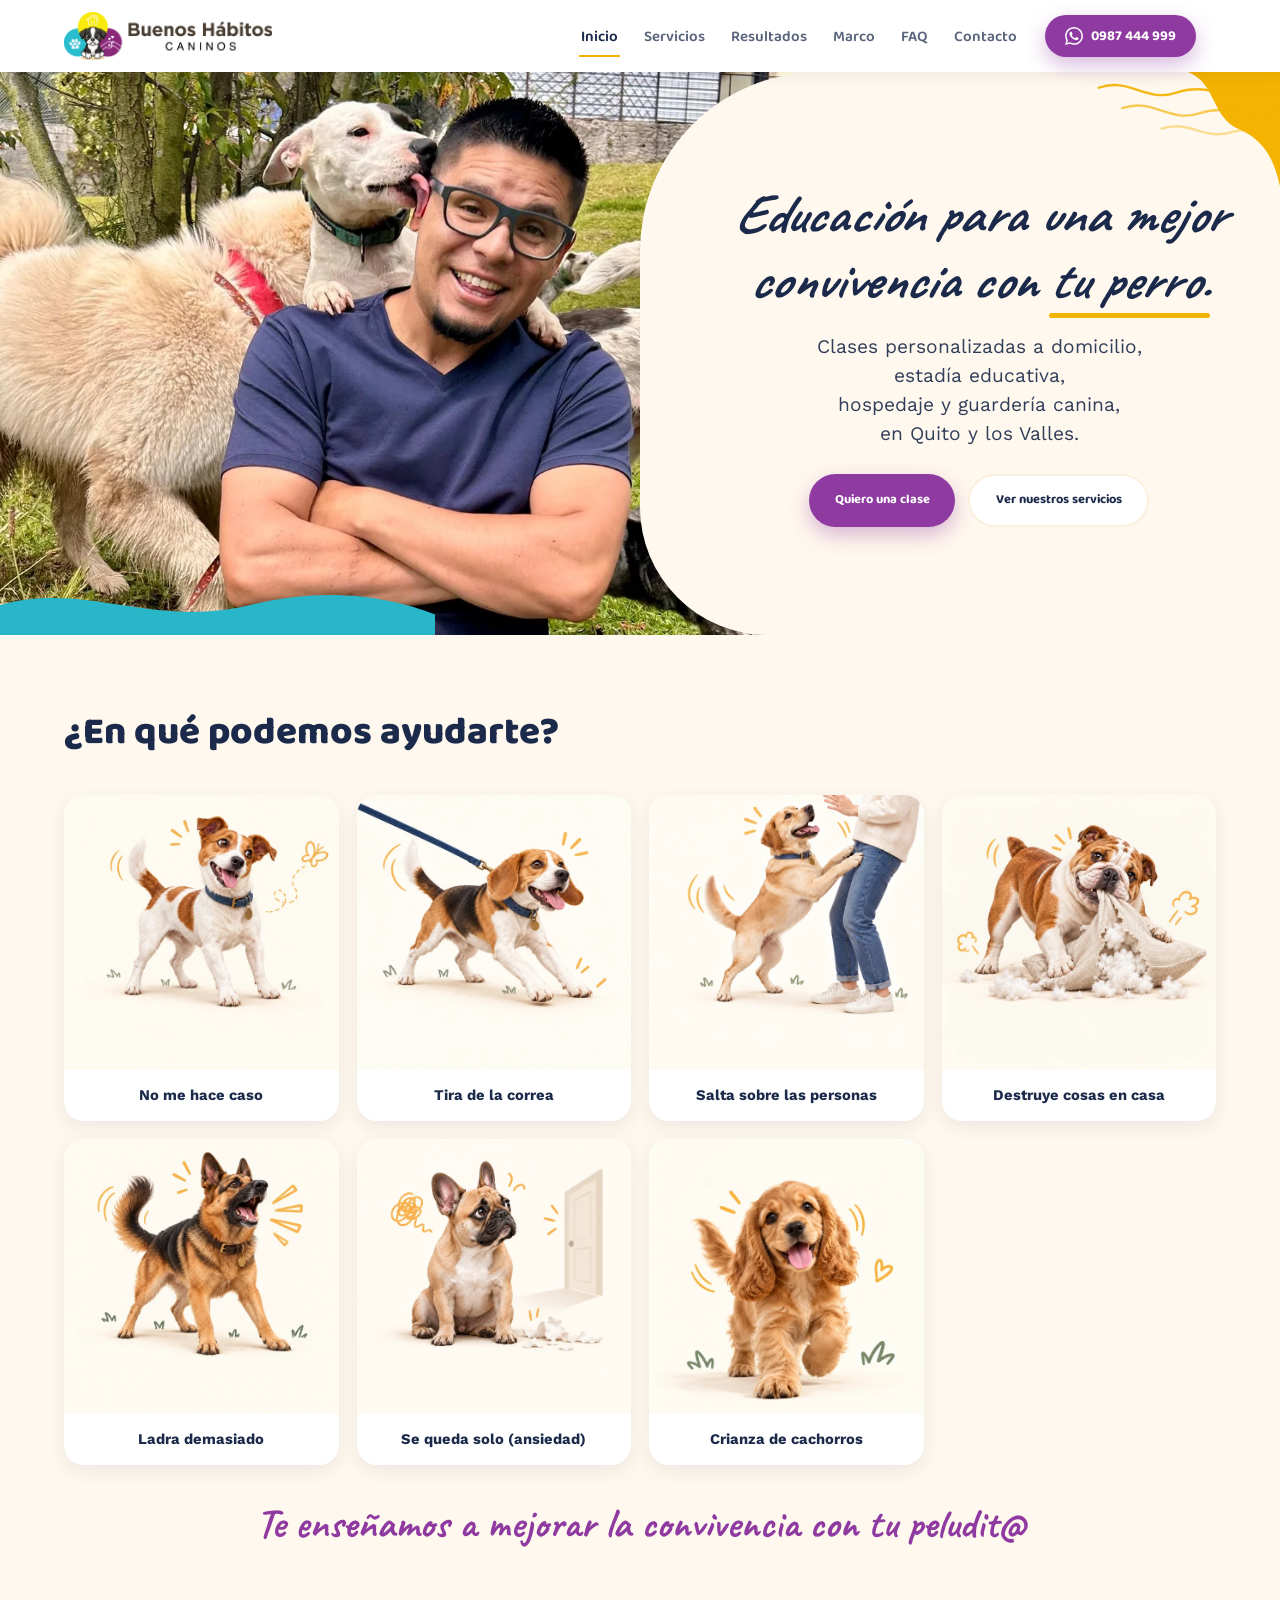
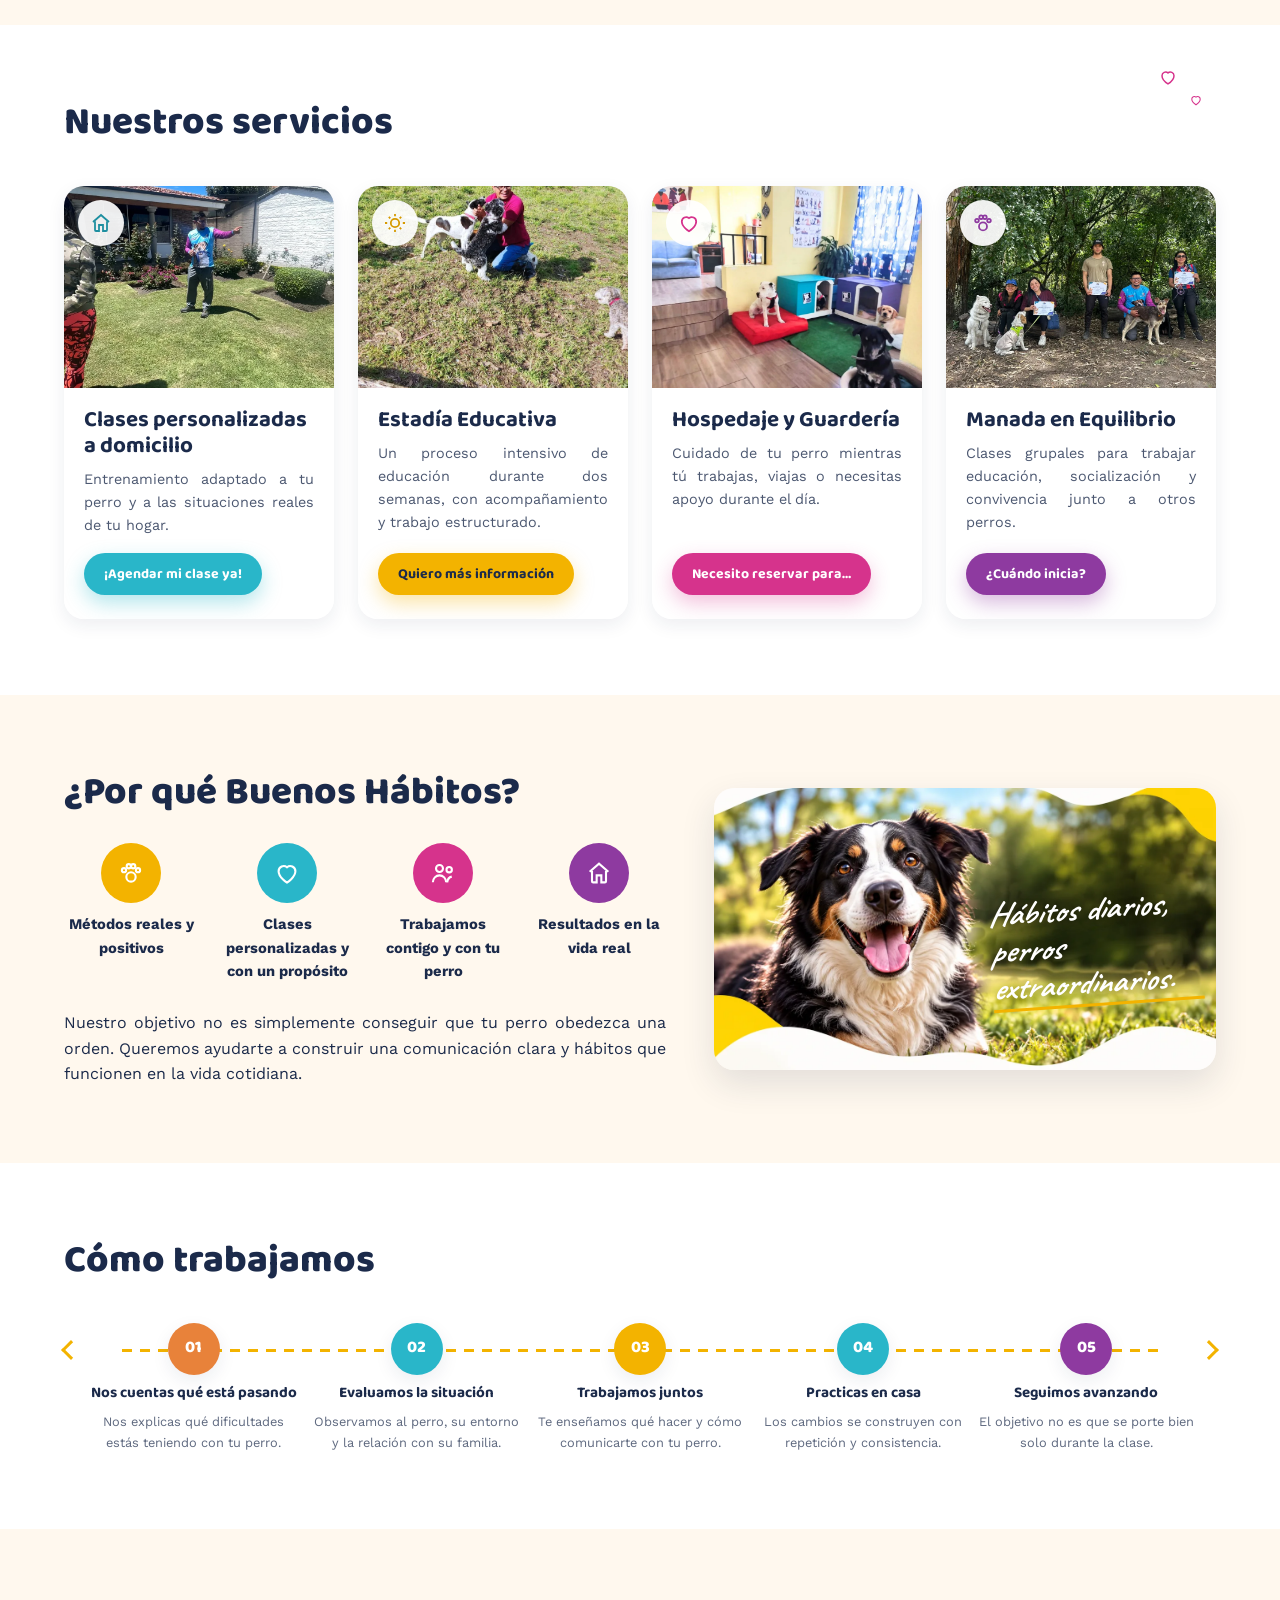
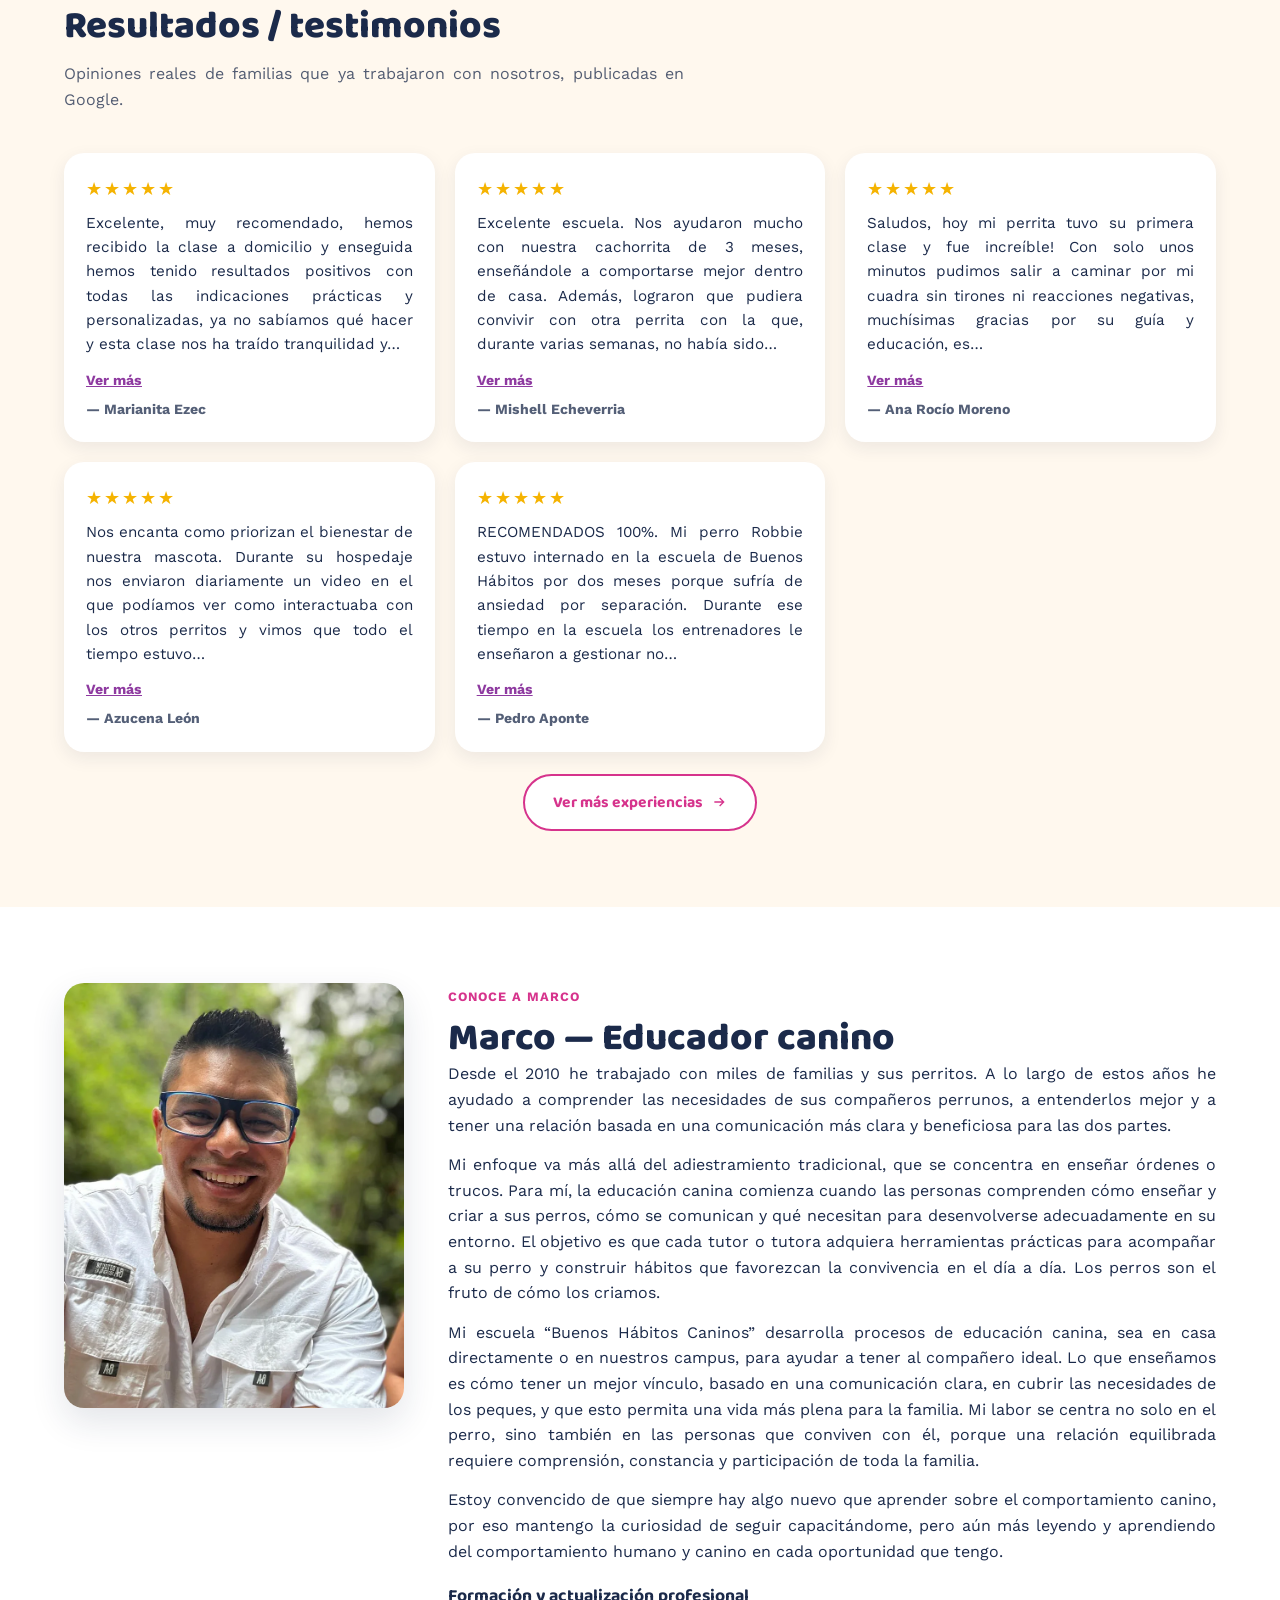
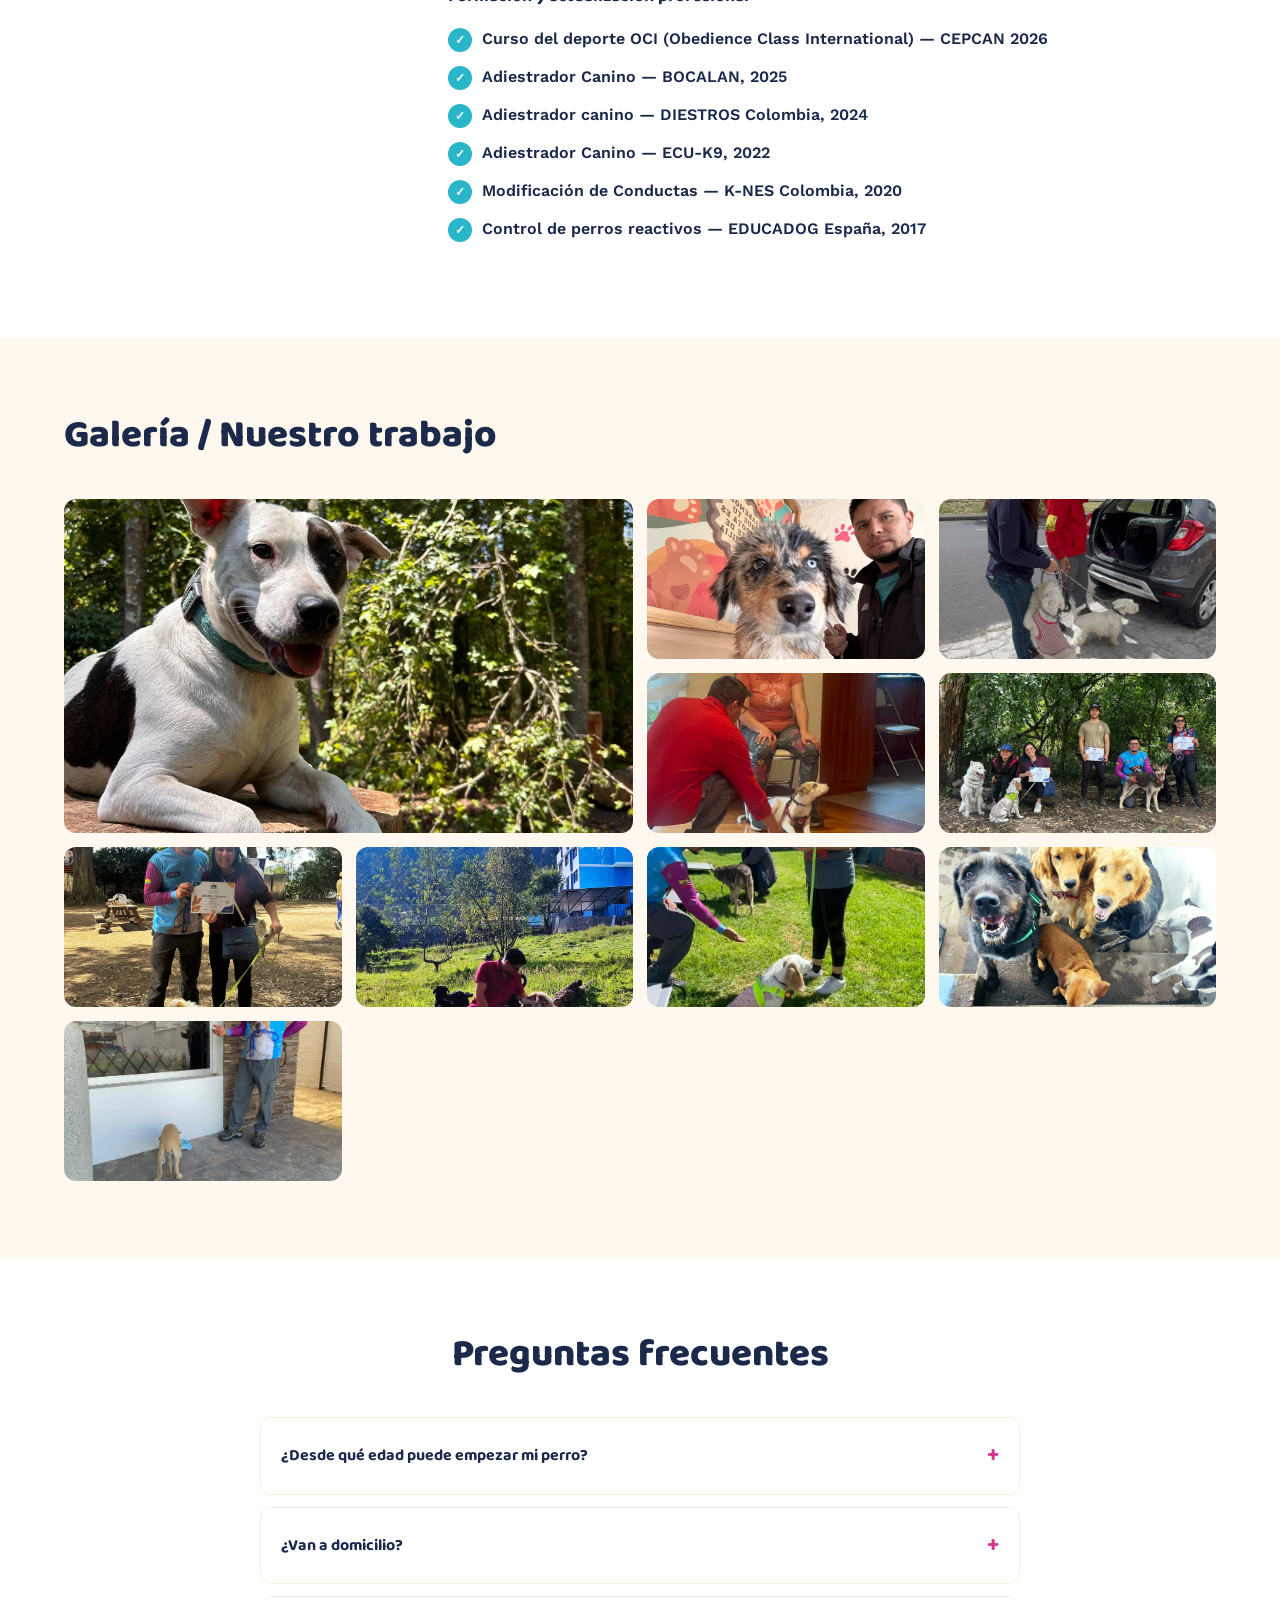
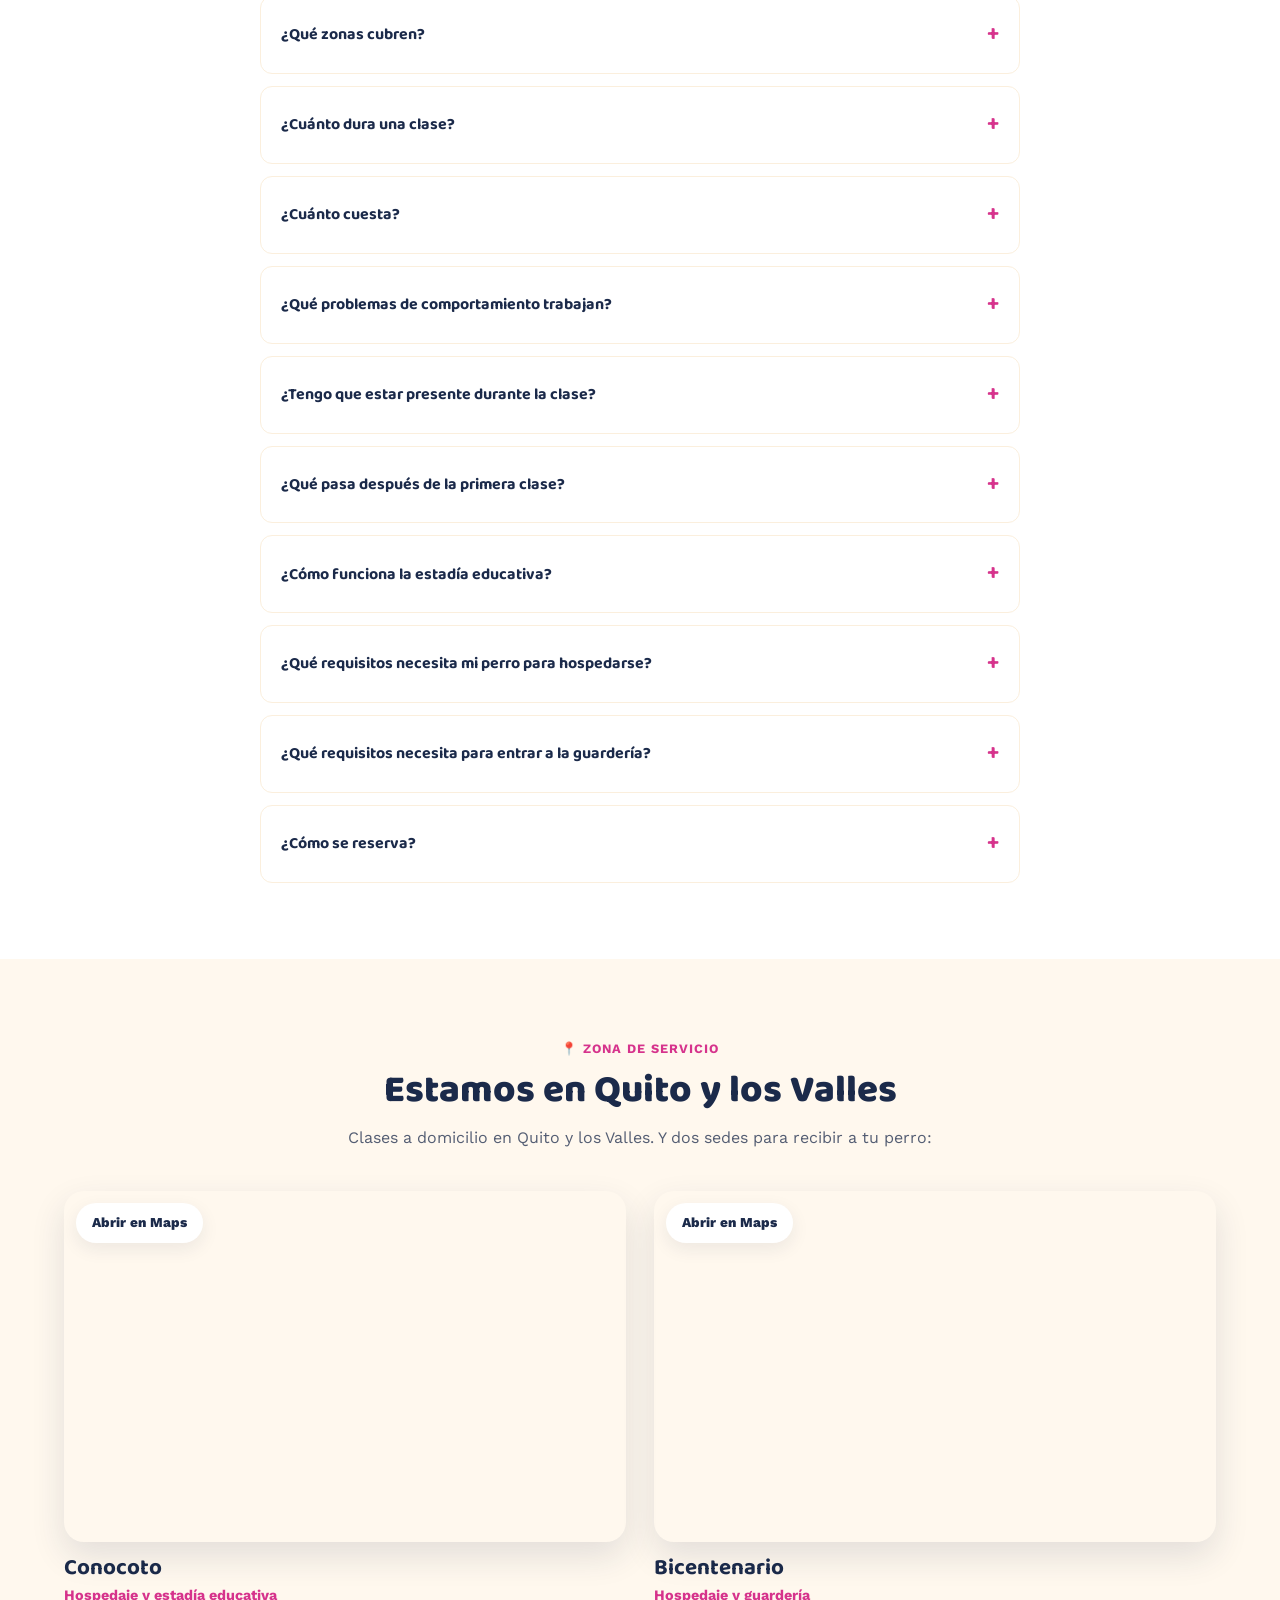
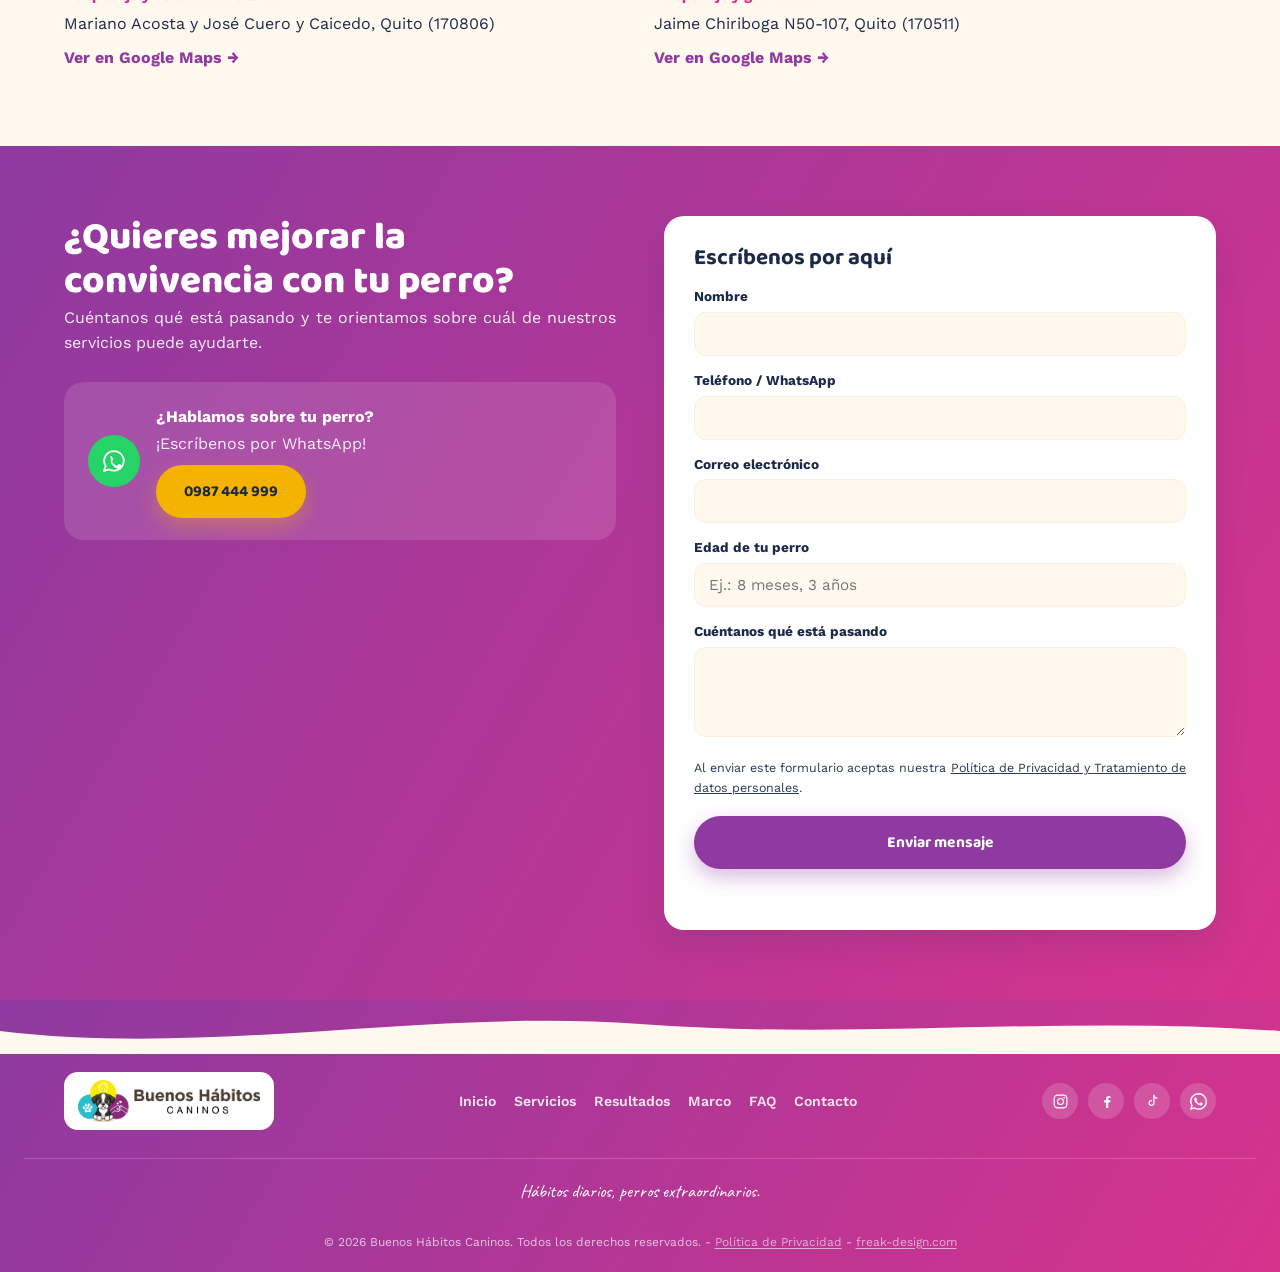
==== commit 680732c1: "Quita fotos 1 y 5 de la galería; el pie se regenera y se vigila en cada carga Co-Authored-By: Claude" ====
--- a/index.html
+++ b/index.html
@@ -227,11 +227,9 @@
         <h2>Galería / Nuestro trabajo</h2>
       </div>
       <div class="galeria-grid" data-bloque="galeria"><!--bloque-->
-<div class="grande"><img src="img/galeria-1.webp" alt="Marco con dos perros junto a un lago" loading="lazy"></div>
-<div><img src="img/galeria-2.webp" alt="Perro blanco sobre un tronco en el bosque" loading="lazy"></div>
+<div class="grande"><img src="img/galeria-2.webp" alt="Perro blanco sobre un tronco en el bosque" loading="lazy"></div>
 <div><img src="img/galeria-3.webp" alt="Marco con un perro mojado frente a un mural" loading="lazy"></div>
 <div><img src="img/galeria-4.webp" alt="Clase con perro en la calle" loading="lazy"></div>
-<div><img src="img/galeria-5.webp" alt="Clase en una sala con una perrita" loading="lazy"></div>
 <div><img src="img/galeria-6.webp" alt="Clase en casa con un perro pequeño" loading="lazy"></div>
 <div><img src="img/galeria-7.webp" alt="Marco y su alumna con certificado" loading="lazy"></div>
 <div><img src="img/galeria-8.webp" alt="Clase al aire libre con certificado" loading="lazy"></div>
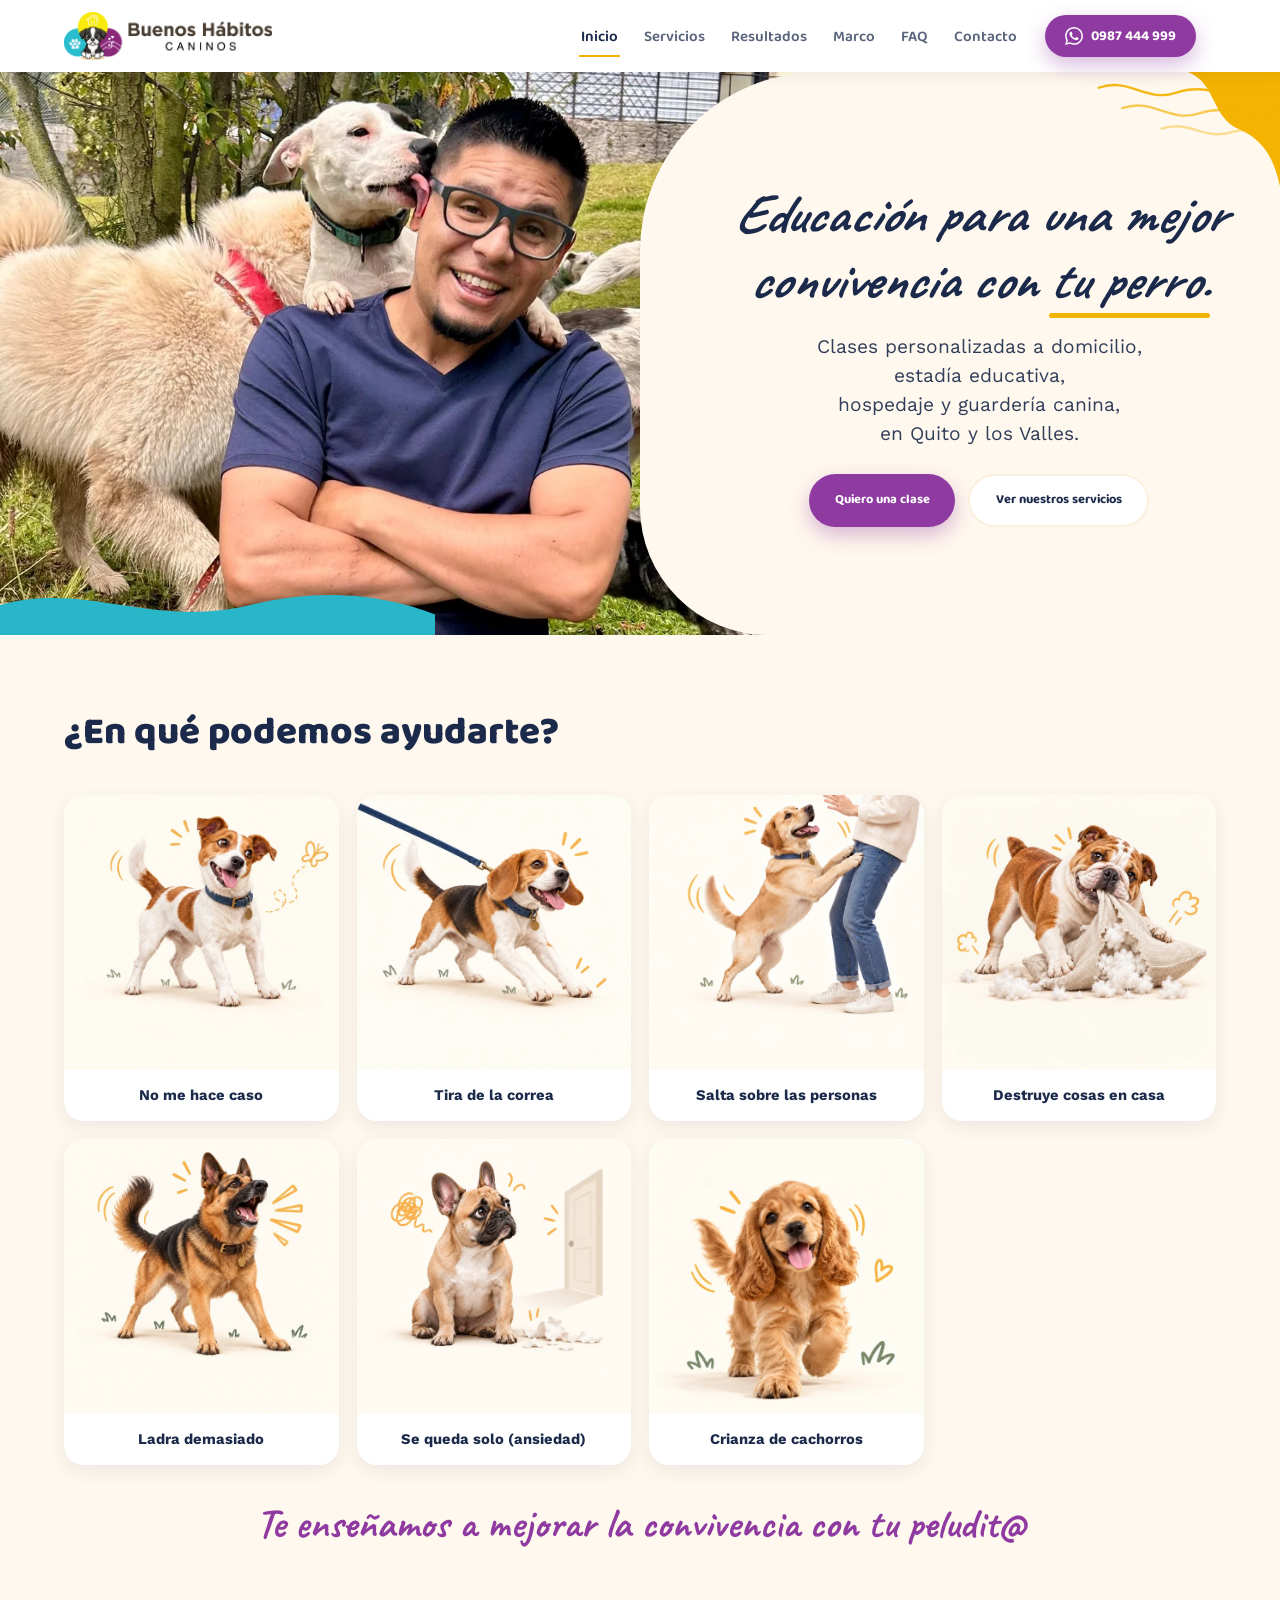
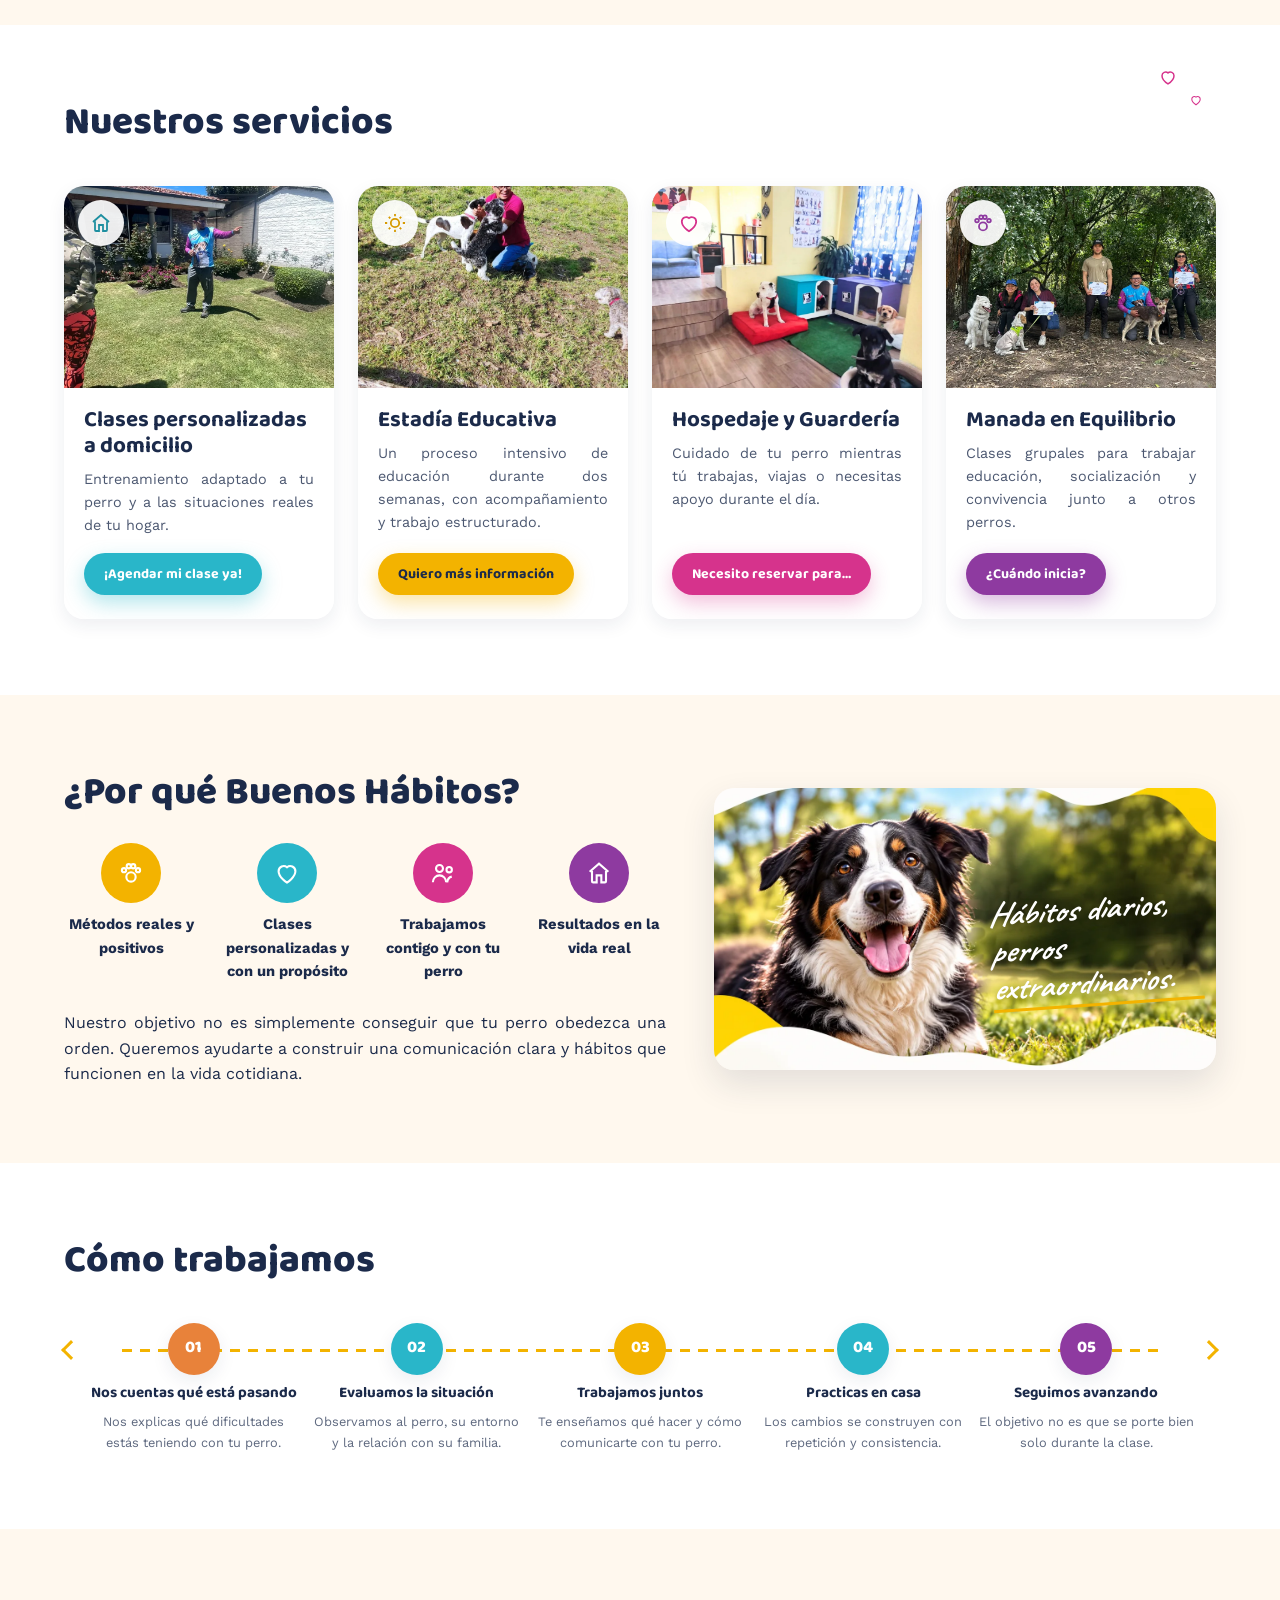
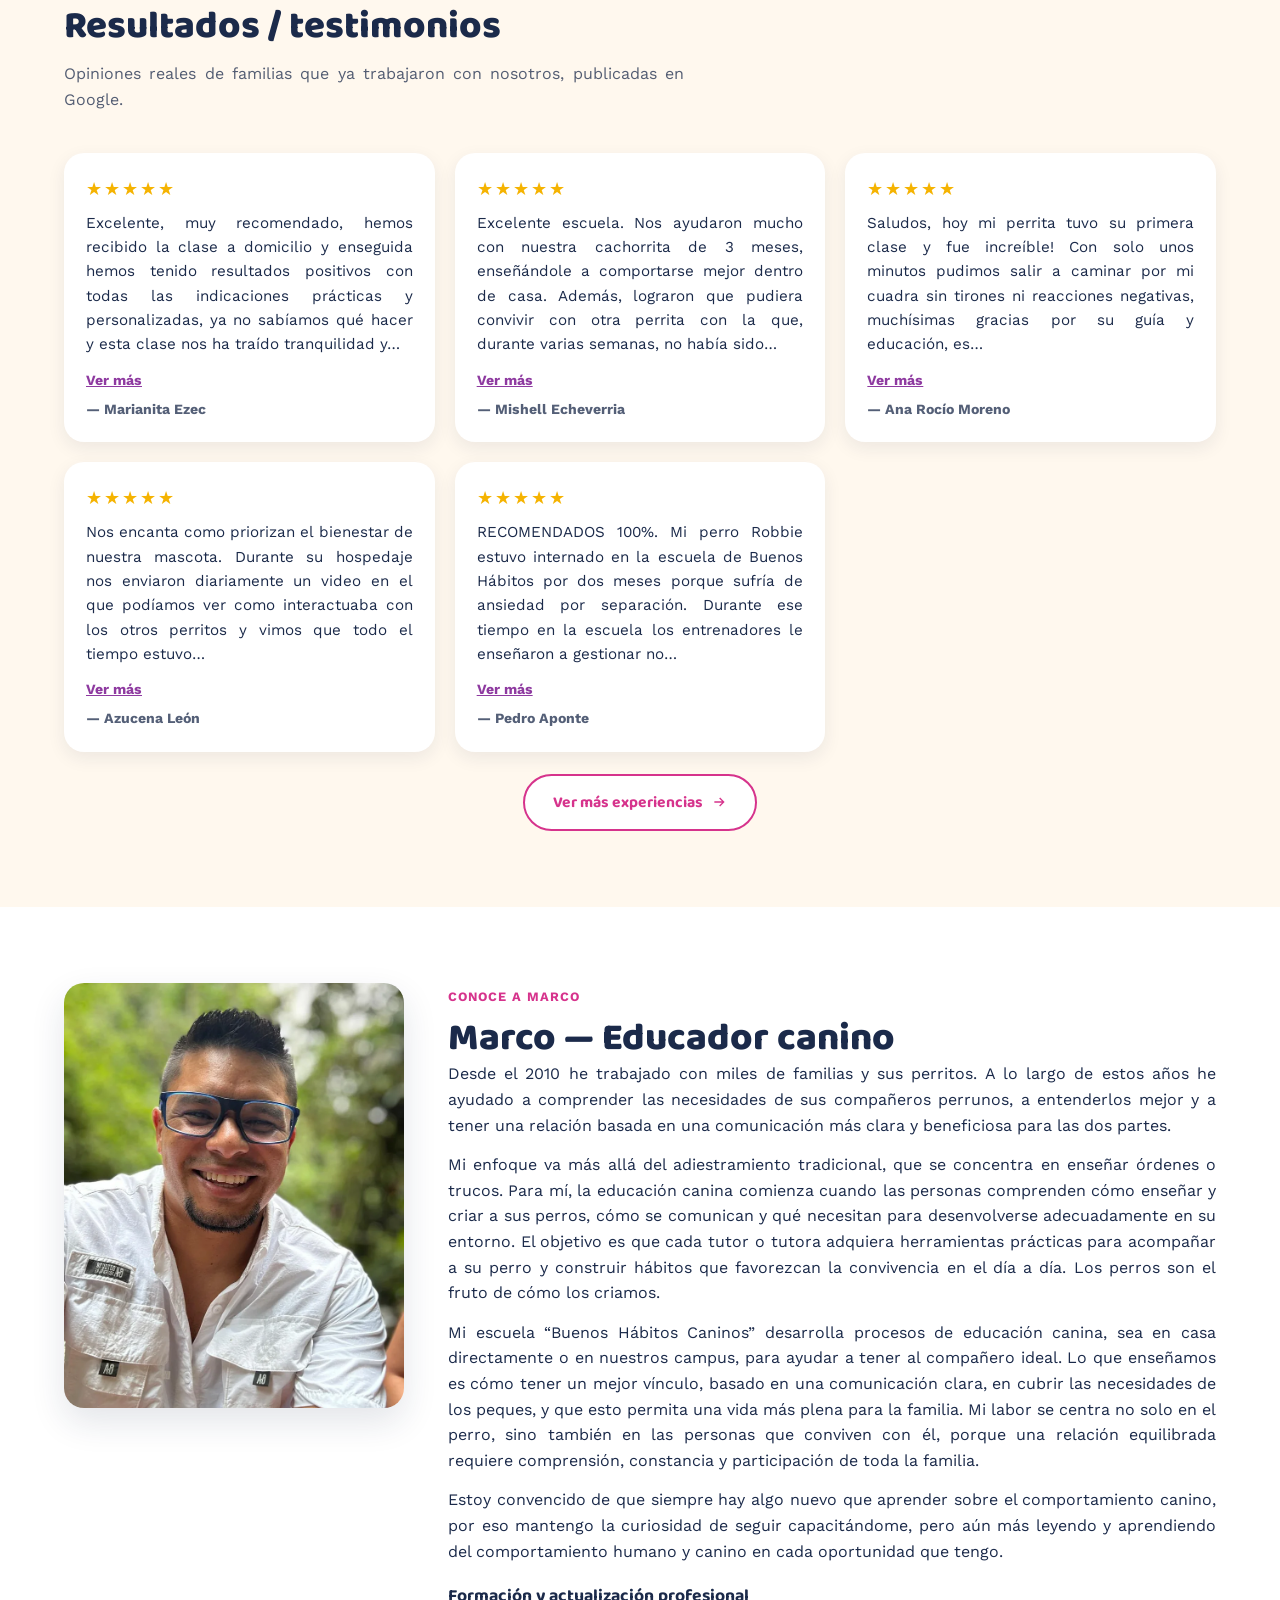
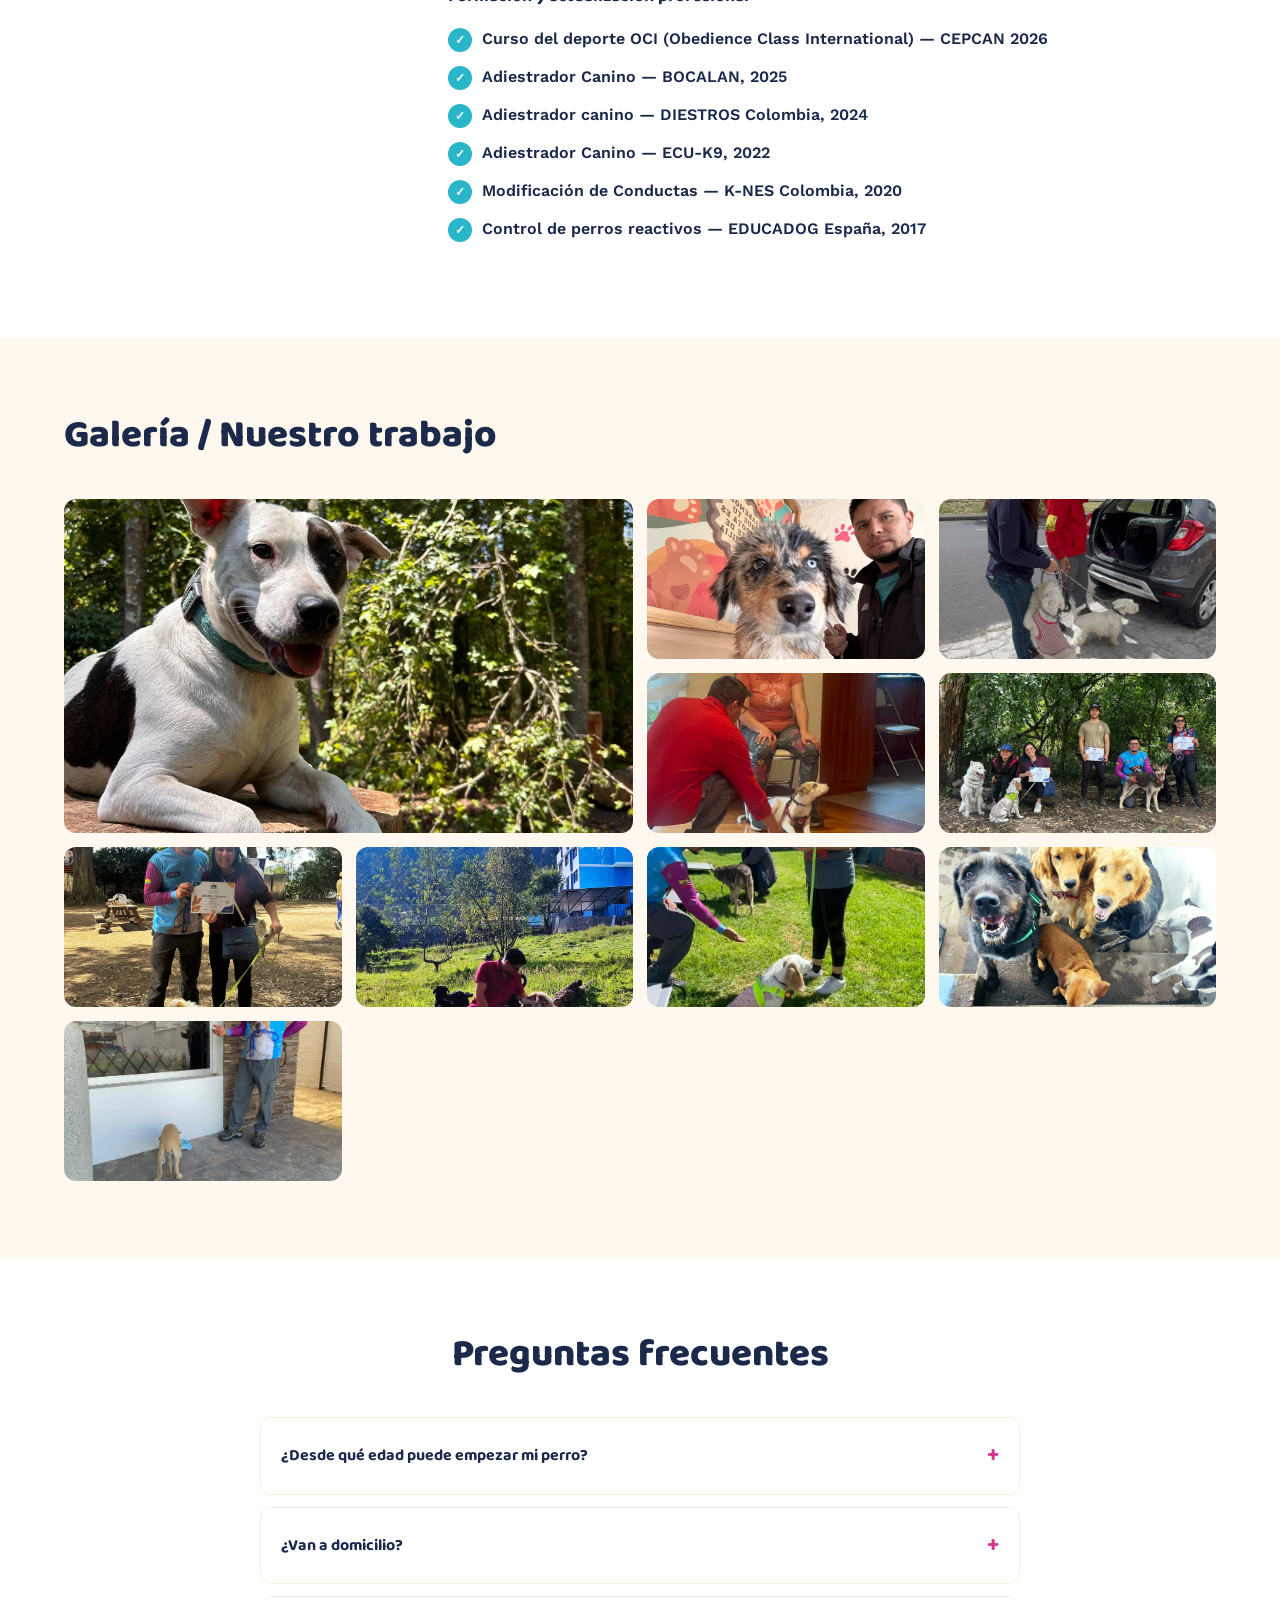
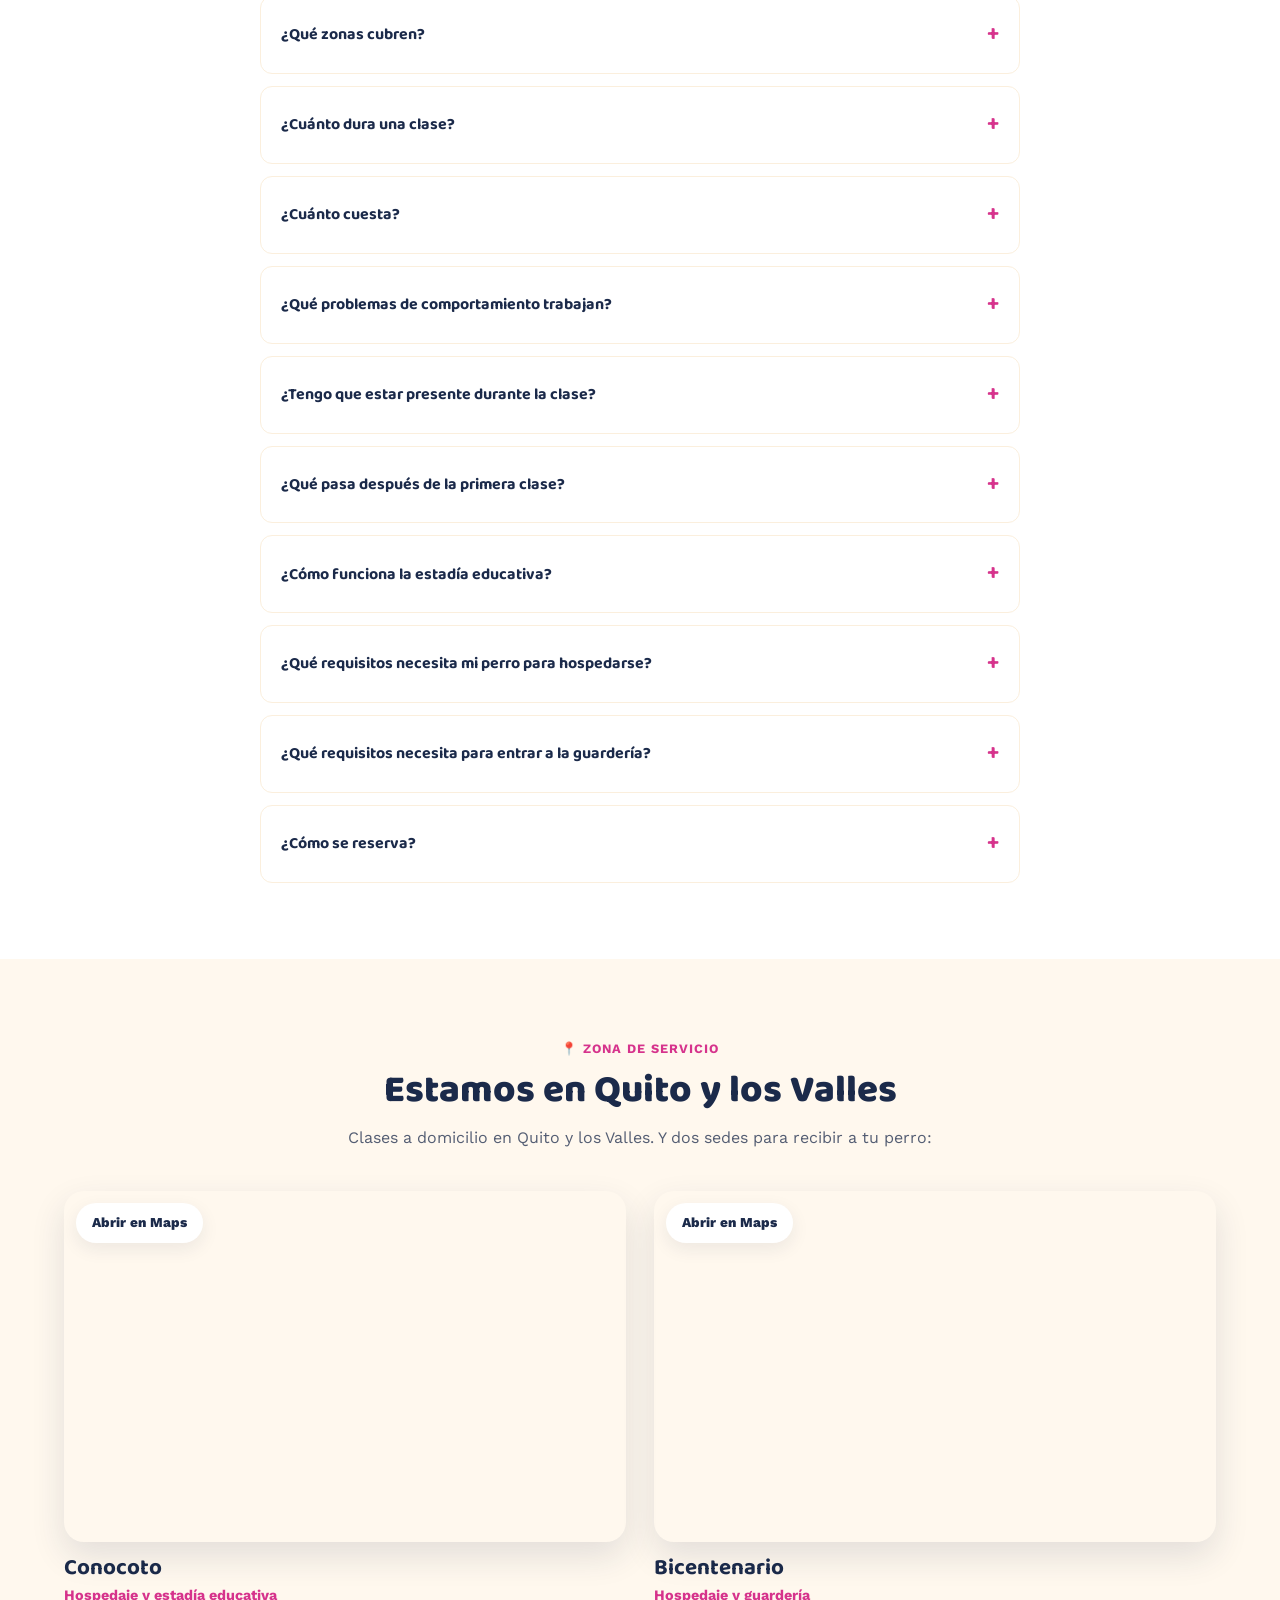
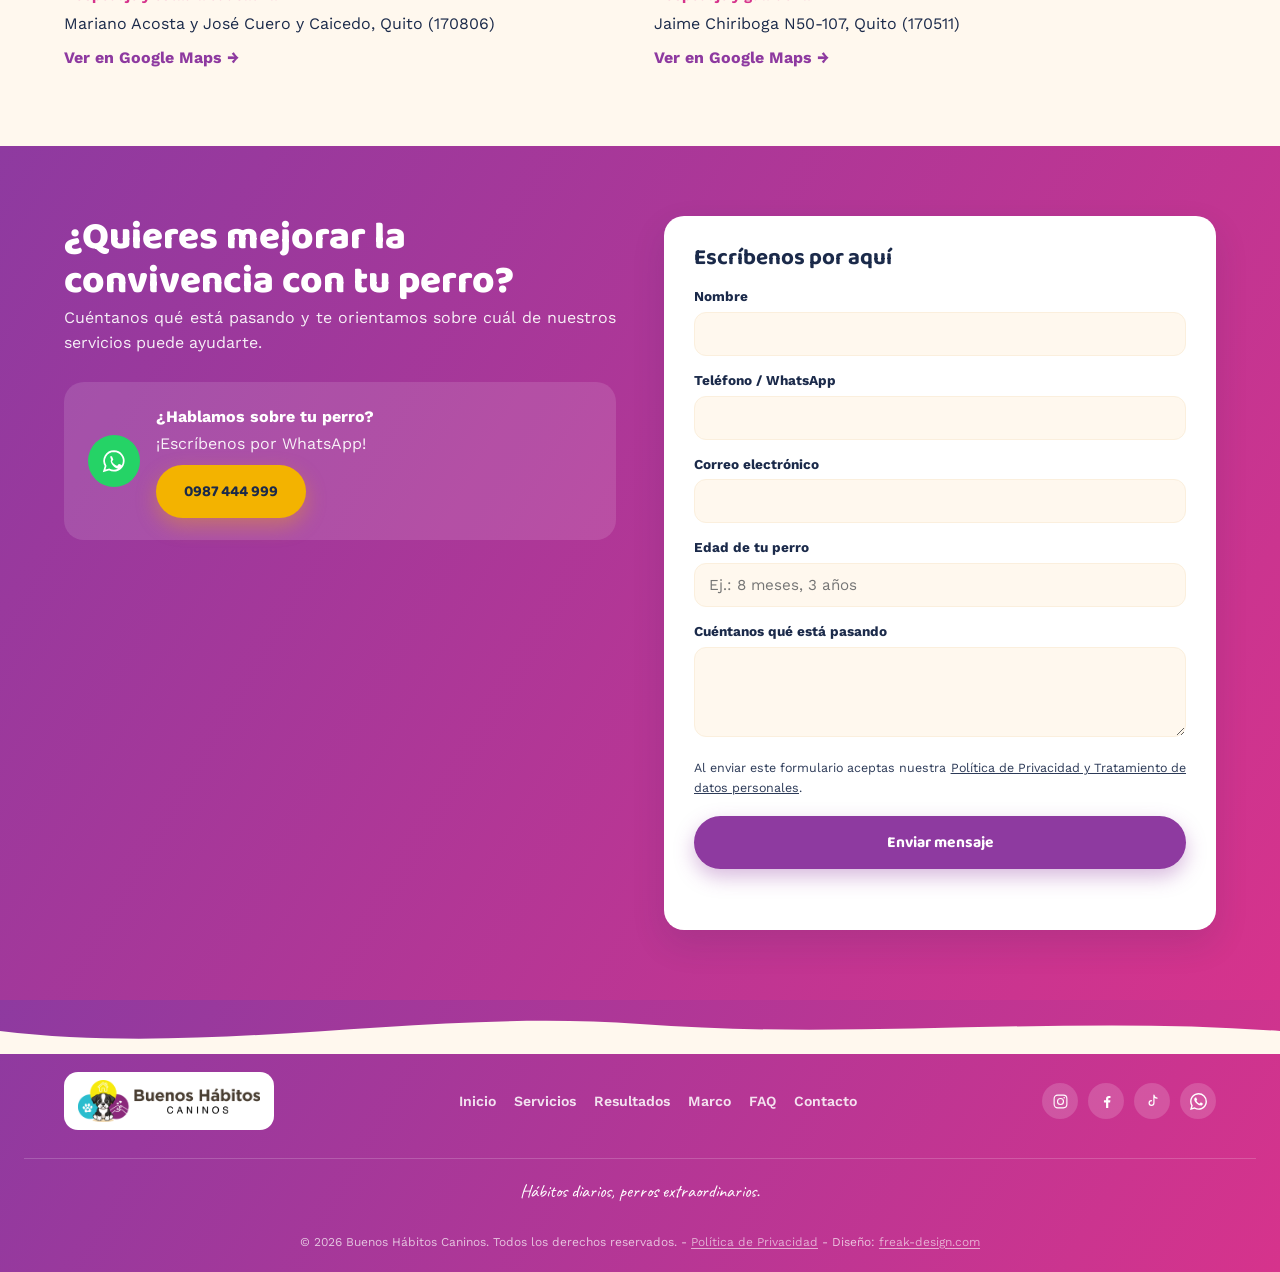
==== commit 24a77521: "Formulario: URL del backend configurable (data-api) para el hosting externo Co-Authored-By: Claude S" ====
--- a/index.html
+++ b/index.html
@@ -1,5 +1,5 @@
 <!DOCTYPE html>
-<html lang="es" data-datos="https://raw.githubusercontent.com/fandresramirez/buenos-habitos/main/" data-medios="https://cdn.jsdelivr.net/gh/fandresramirez/buenos-habitos@main/">
+<html lang="es" data-api="https://bh.freak-design.com/api/contacto" data-datos="https://raw.githubusercontent.com/fandresramirez/buenos-habitos/main/" data-medios="https://cdn.jsdelivr.net/gh/fandresramirez/buenos-habitos@main/">
 <head>
 <meta charset="UTF-8">
 <meta name="viewport" content="width=device-width, initial-scale=1.0">
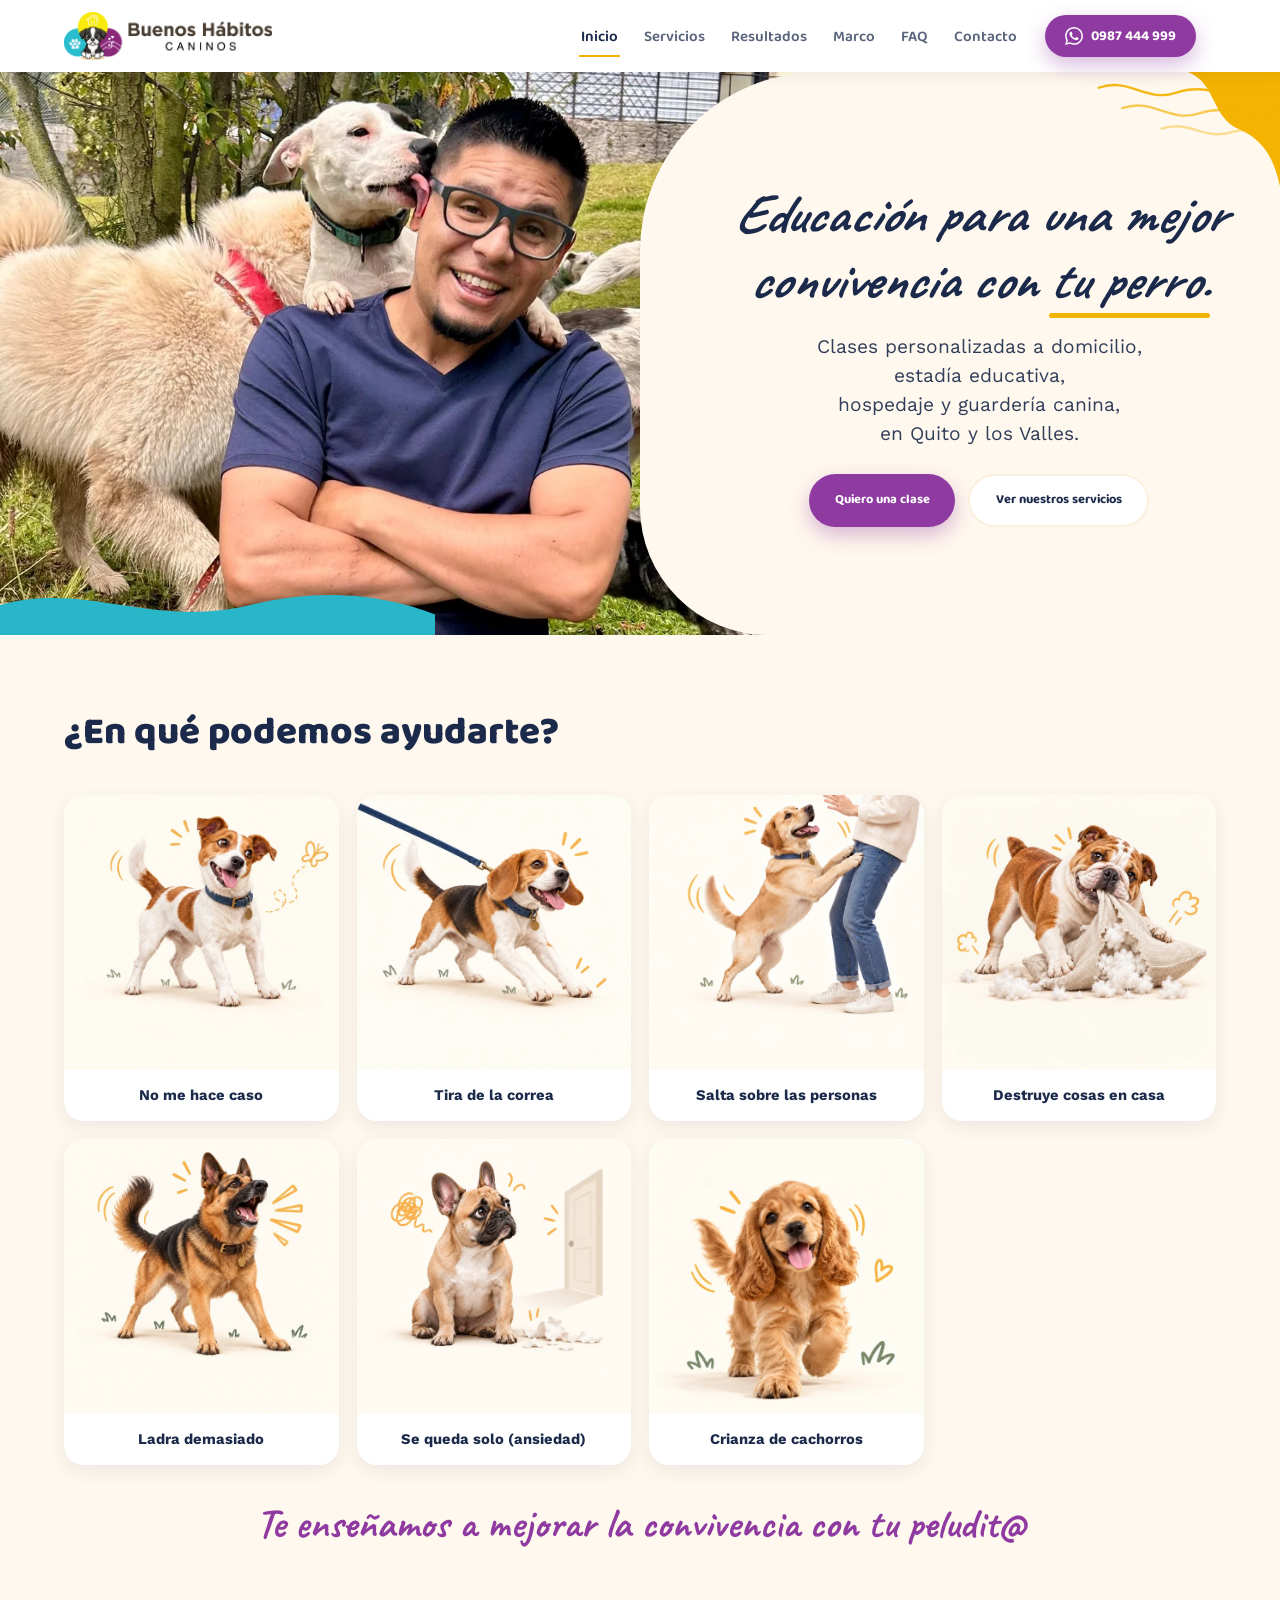
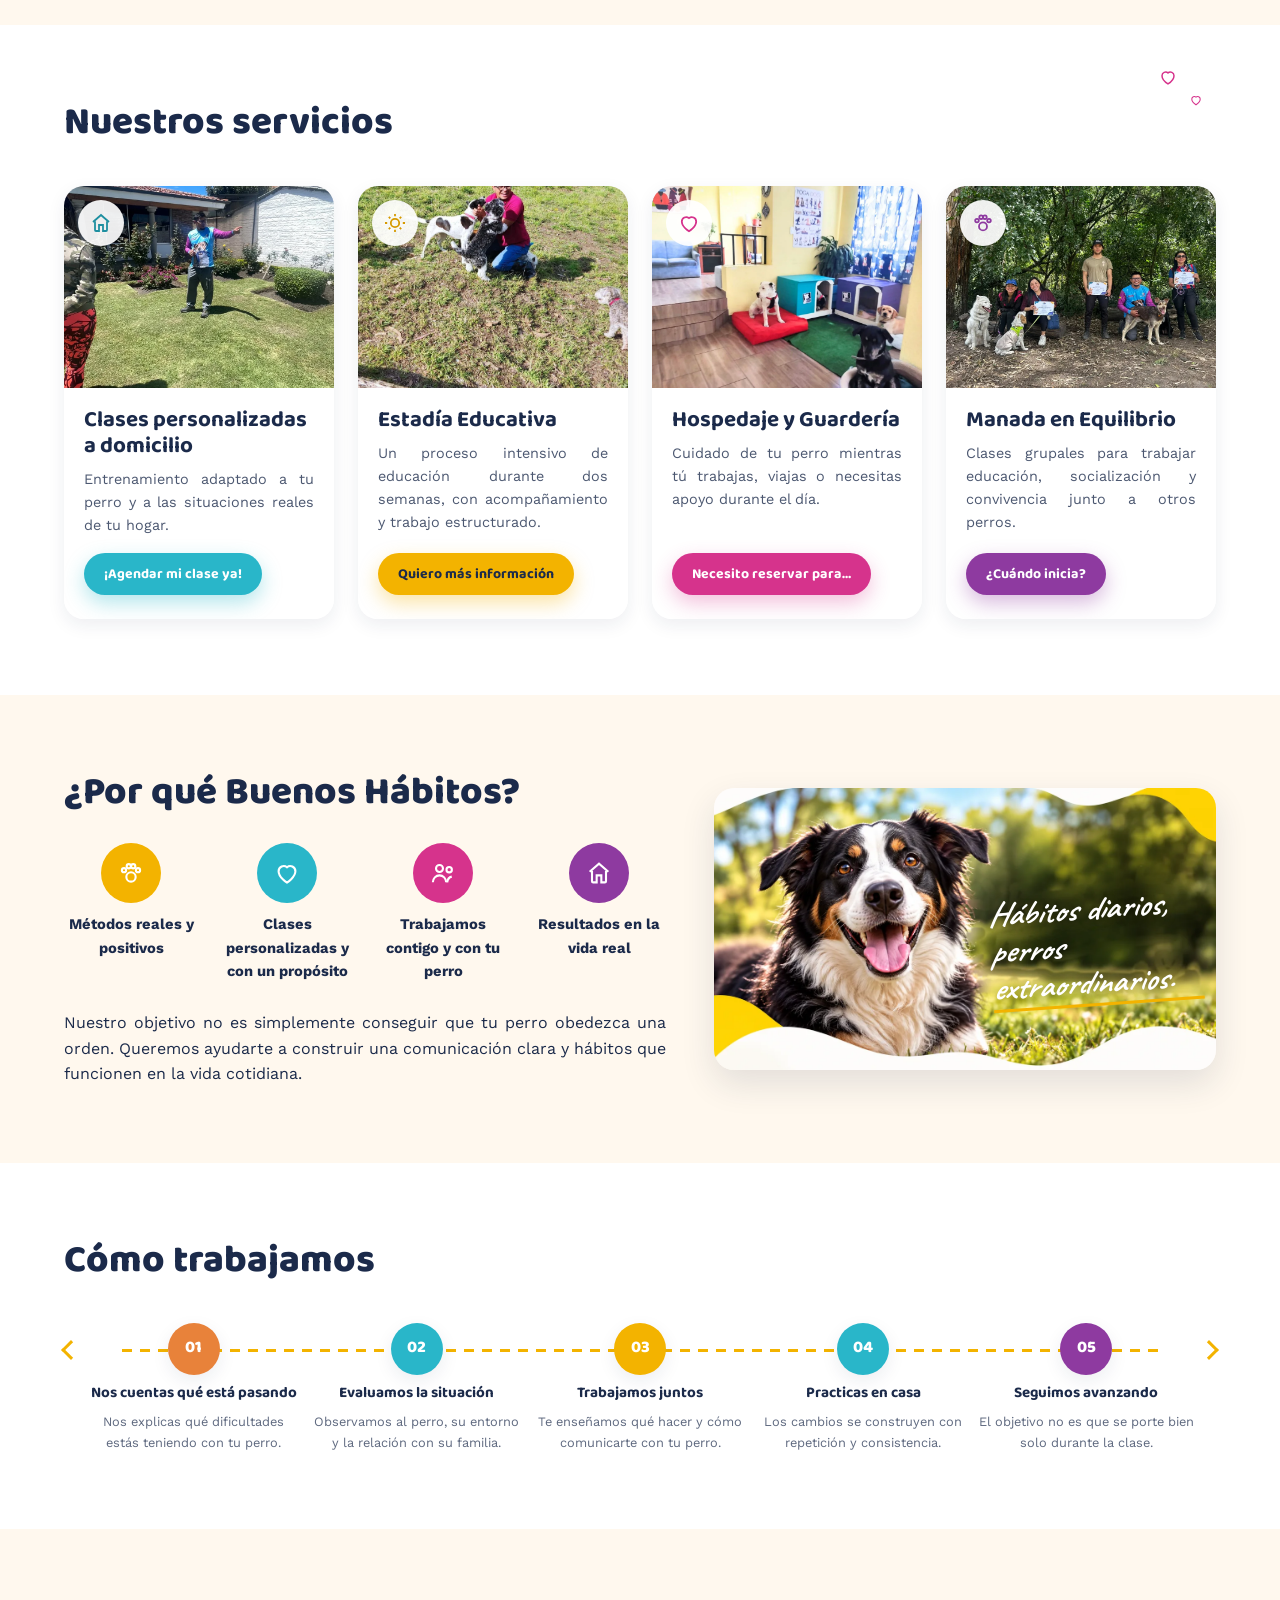
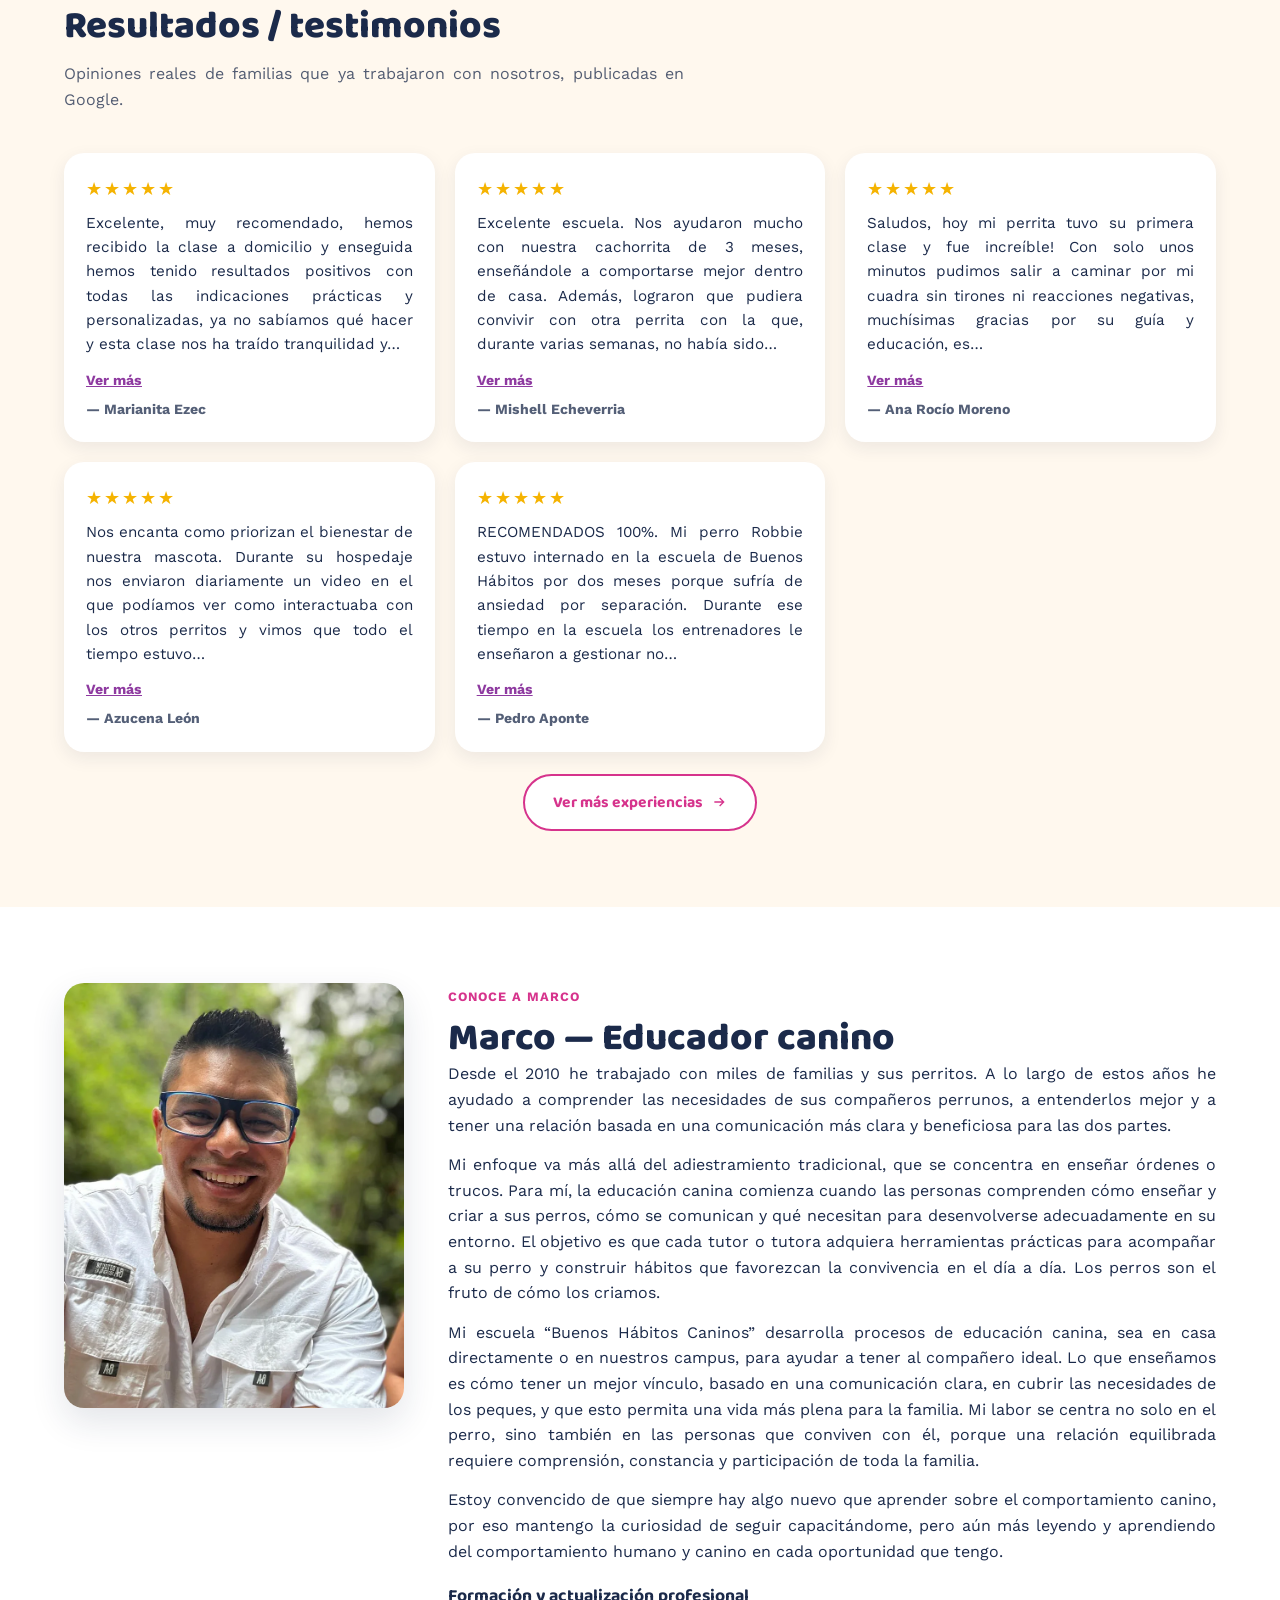
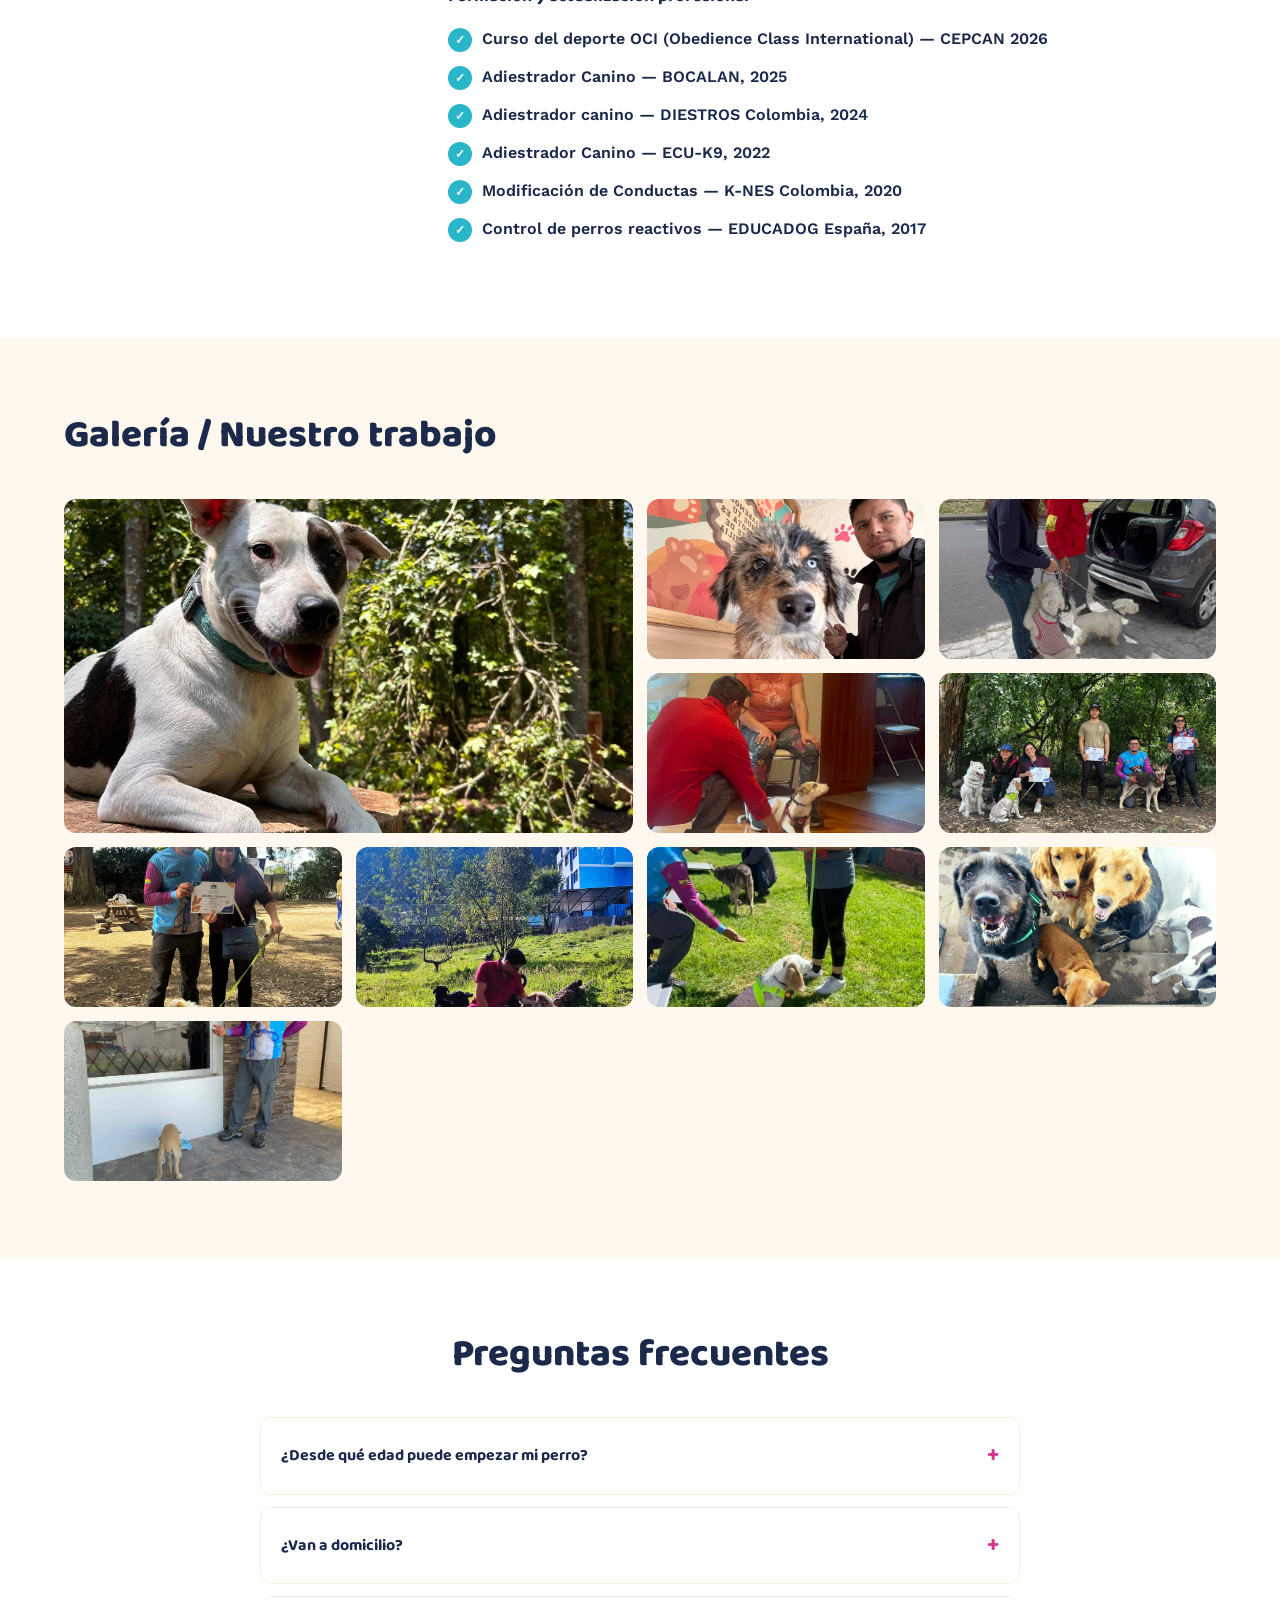
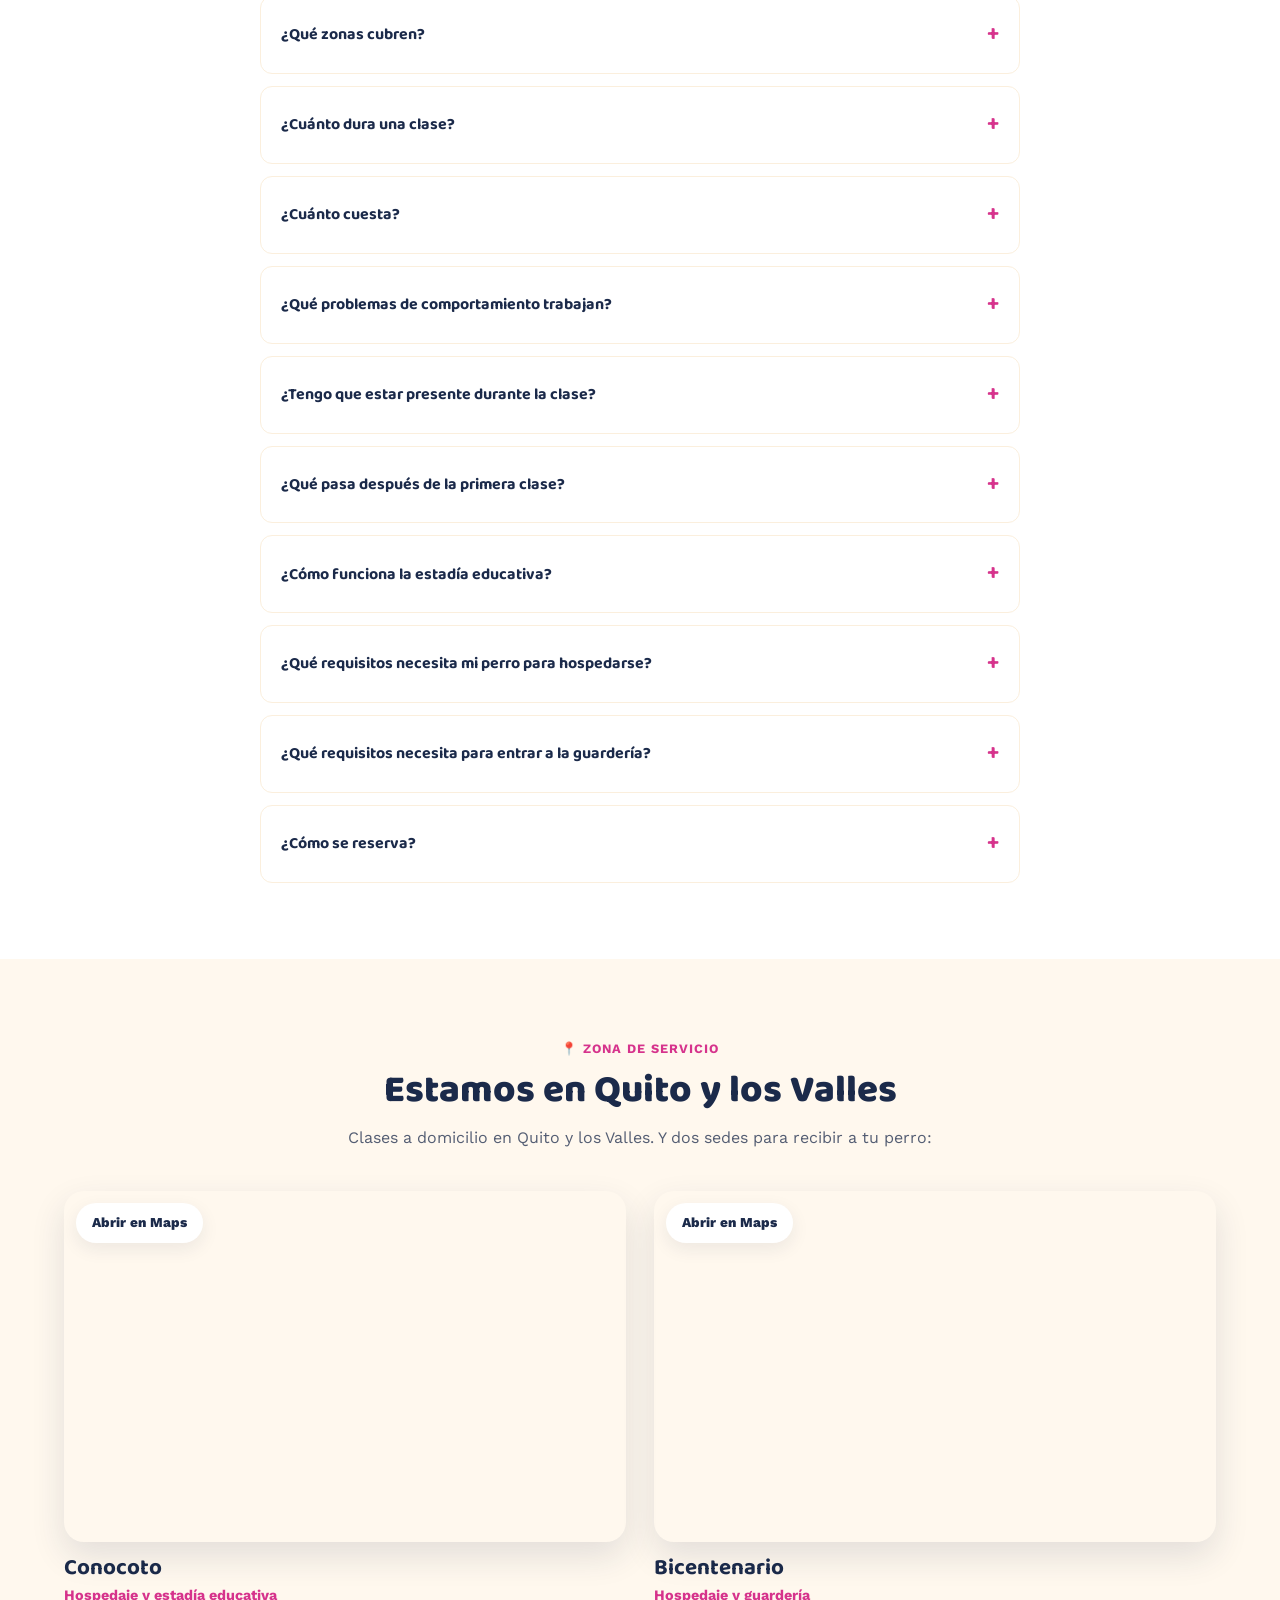
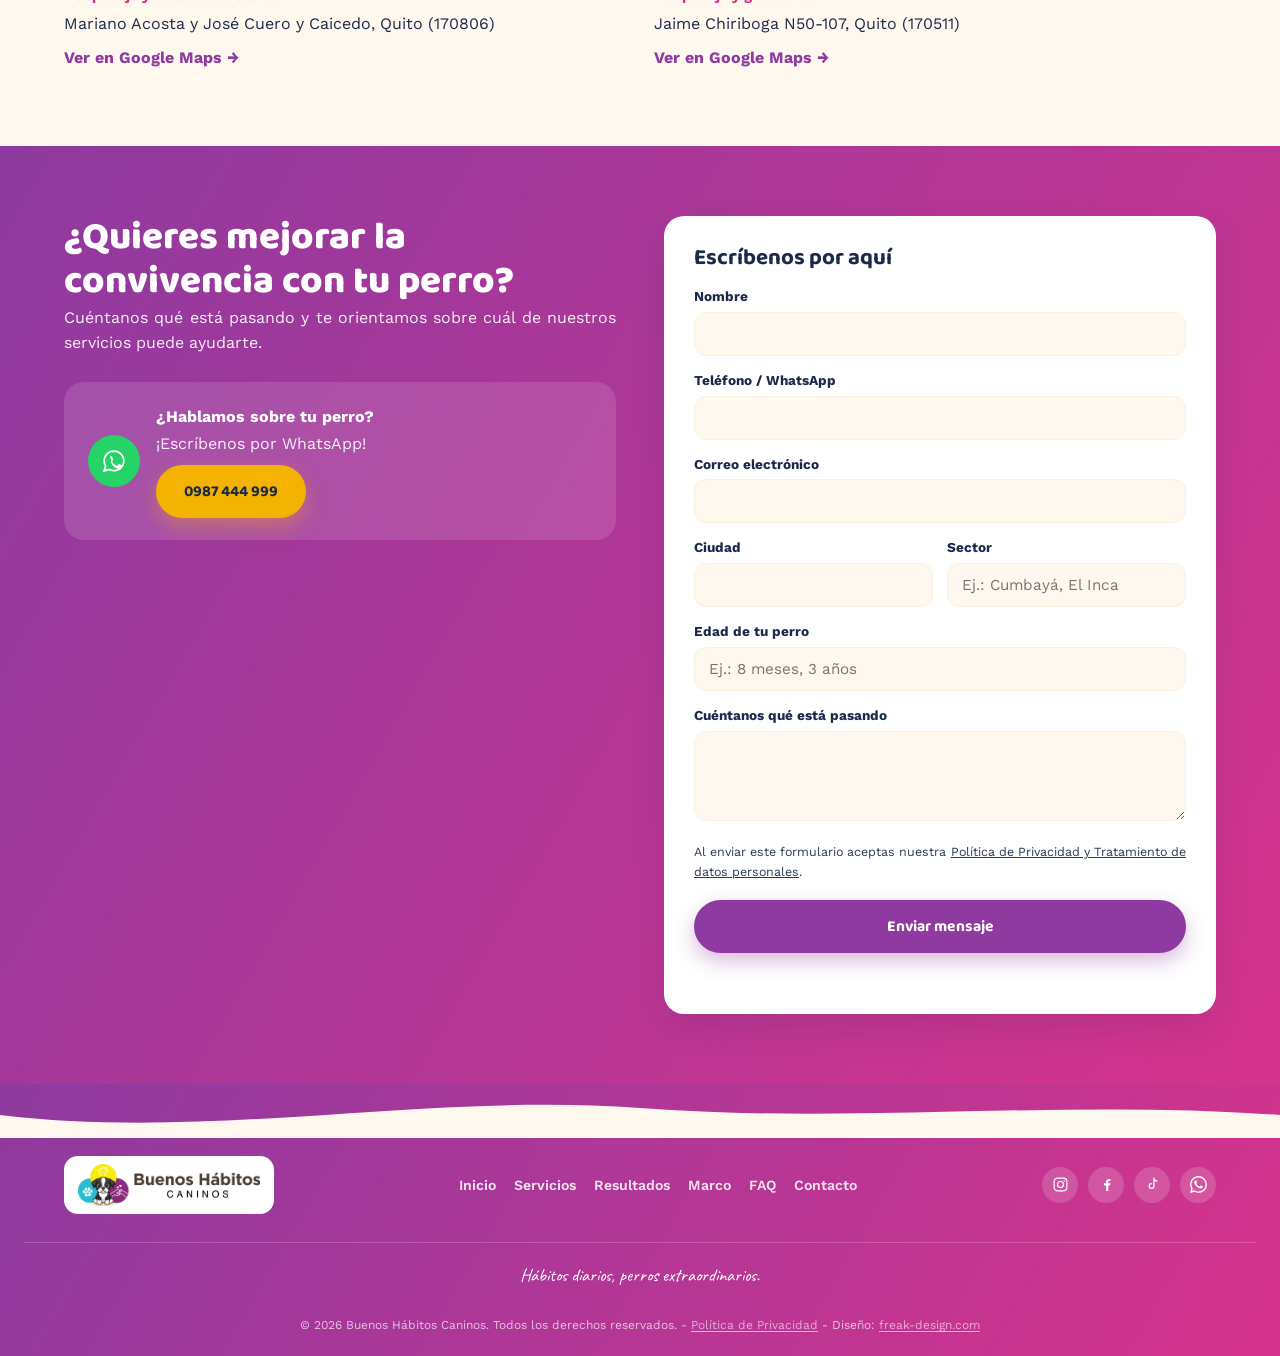
==== commit 93e081fe: "Formulario: campos Ciudad y Sector Co-Authored-By: Claude Sonnet 5.5 <noreply@anthropic.com>" ====
--- a/index.html
+++ b/index.html
@@ -1,5 +1,5 @@
 <!DOCTYPE html>
-<html lang="es" data-api="https://bh.freak-design.com/api/contacto" data-datos="https://raw.githubusercontent.com/fandresramirez/buenos-habitos/main/" data-medios="https://cdn.jsdelivr.net/gh/fandresramirez/buenos-habitos@main/">
+<html lang="es" data-datos="https://raw.githubusercontent.com/fandresramirez/buenos-habitos/main/" data-medios="https://cdn.jsdelivr.net/gh/fandresramirez/buenos-habitos@main/">
 <head>
 <meta charset="UTF-8">
 <meta name="viewport" content="width=device-width, initial-scale=1.0">
@@ -308,7 +308,8 @@
         </div>
       </div>
 
-      <form class="form-contacto" id="form-contacto">
+      <form class="form-contacto" id="form-contacto" data-api="https://bh.freak-design.com/api/contacto">
+        <input type="text" name="_honey" class="oculto-bot" tabindex="-1" autocomplete="off" aria-hidden="true">
         <h3>Escríbenos por aquí</h3>
         <div>
           <label for="nombre">Nombre</label>
@@ -321,6 +322,16 @@
         <div>
           <label for="correo">Correo electrónico</label>
           <input type="email" id="correo" name="correo" required autocomplete="email">
+        </div>
+        <div class="form-contacto__fila">
+          <div>
+            <label for="ciudad">Ciudad</label>
+            <input type="text" id="ciudad" name="ciudad" required autocomplete="address-level2">
+          </div>
+          <div>
+            <label for="sector">Sector</label>
+            <input type="text" id="sector" name="sector" required placeholder="Ej.: Cumbayá, El Inca">
+          </div>
         </div>
         <div>
           <label for="edad">Edad de tu perro</label>
--- a/css/styles.css
+++ b/css/styles.css
@@ -723,6 +723,7 @@
   border-color: var(--morado);
 }
 .form-contacto textarea { resize: vertical; min-height: 90px; }
+.form-contacto__fila { display: grid; grid-template-columns: repeat(auto-fit, minmax(160px, 1fr)); gap: 14px; }
 .form-contacto .btn { justify-content: center; margin-top: 4px; }
 .form-contacto__estado {
   font-size: 0.88rem;
@@ -999,3 +1000,6 @@
 
 /* Servicios: Marco centrado en la foto de la estadia */
 #servicio-estadia .servicio__foto img { object-position: 78% 28%; transform: scale(1.18); transform-origin: 78% 28%; }
+
+/* Trampa anti-spam del formulario: invisible para personas */
+.oculto-bot { position: absolute; left: -9999px; width: 1px; height: 1px; opacity: 0; }
